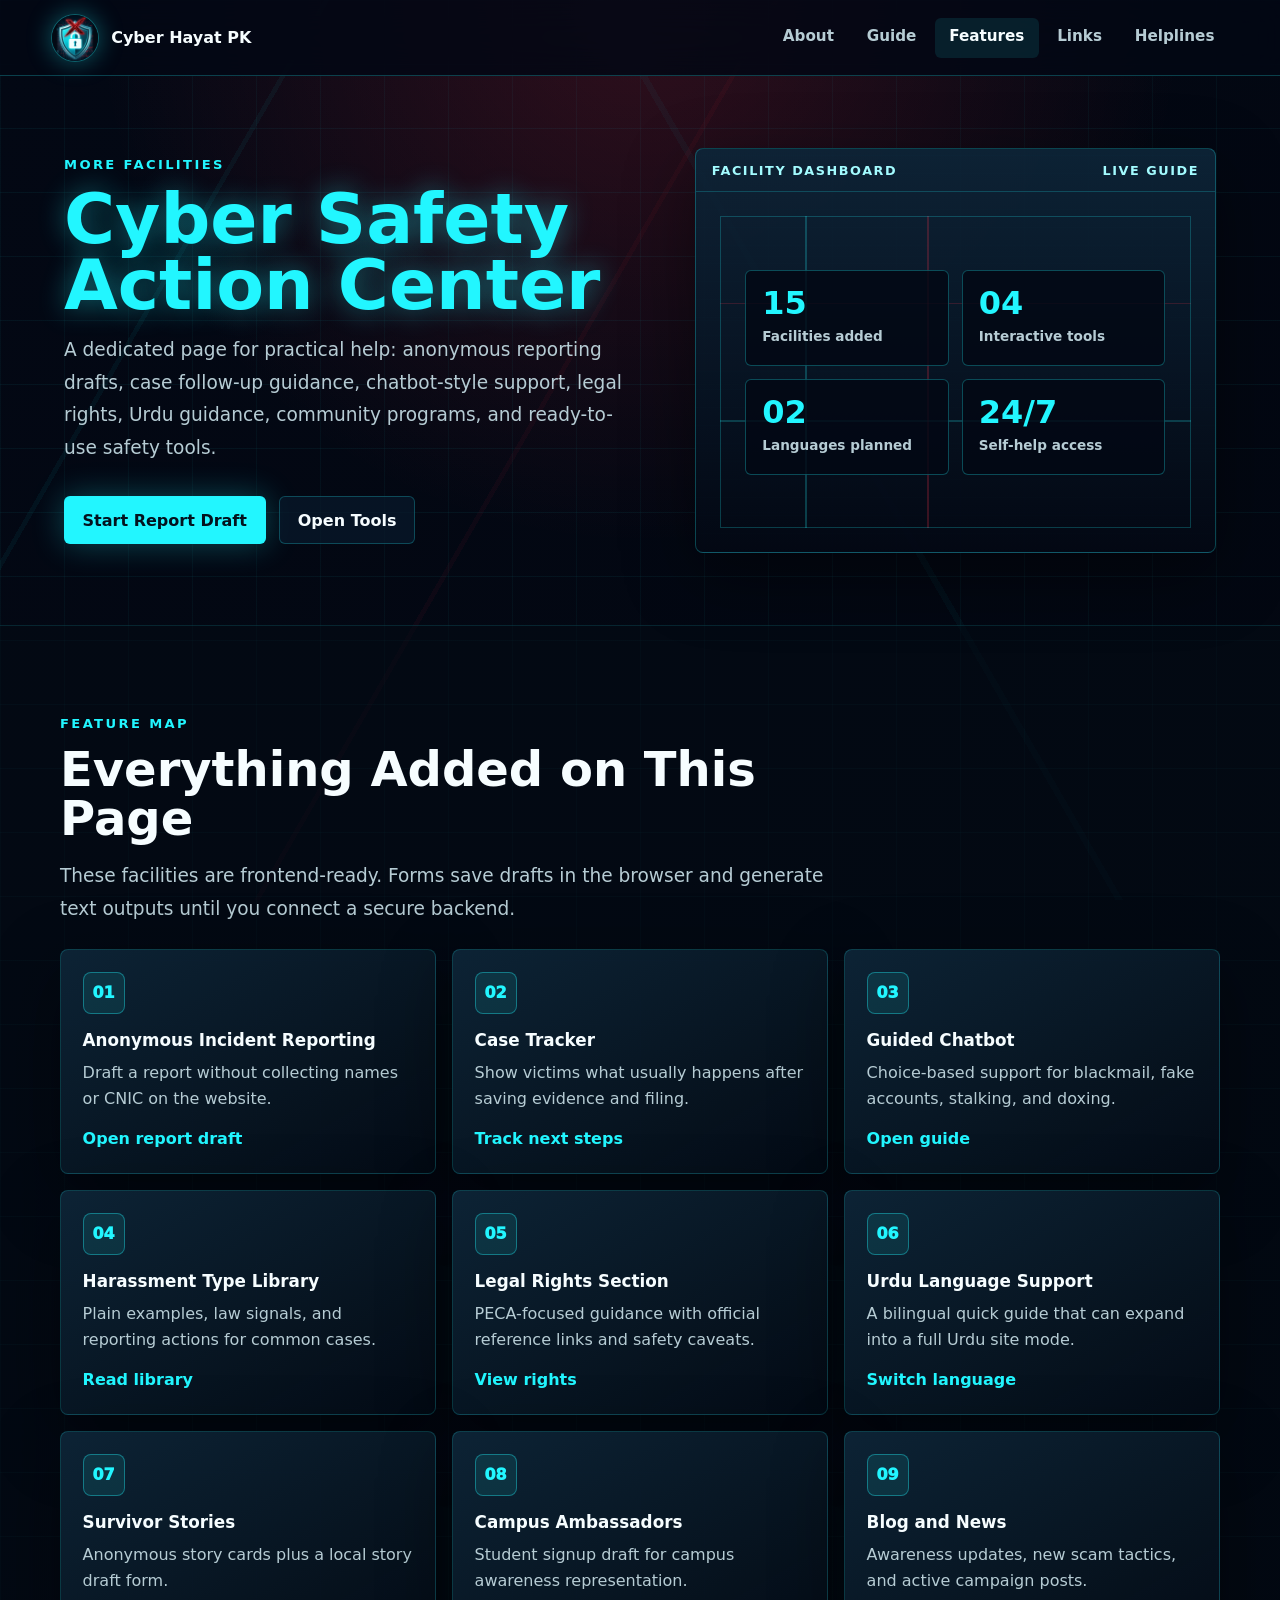
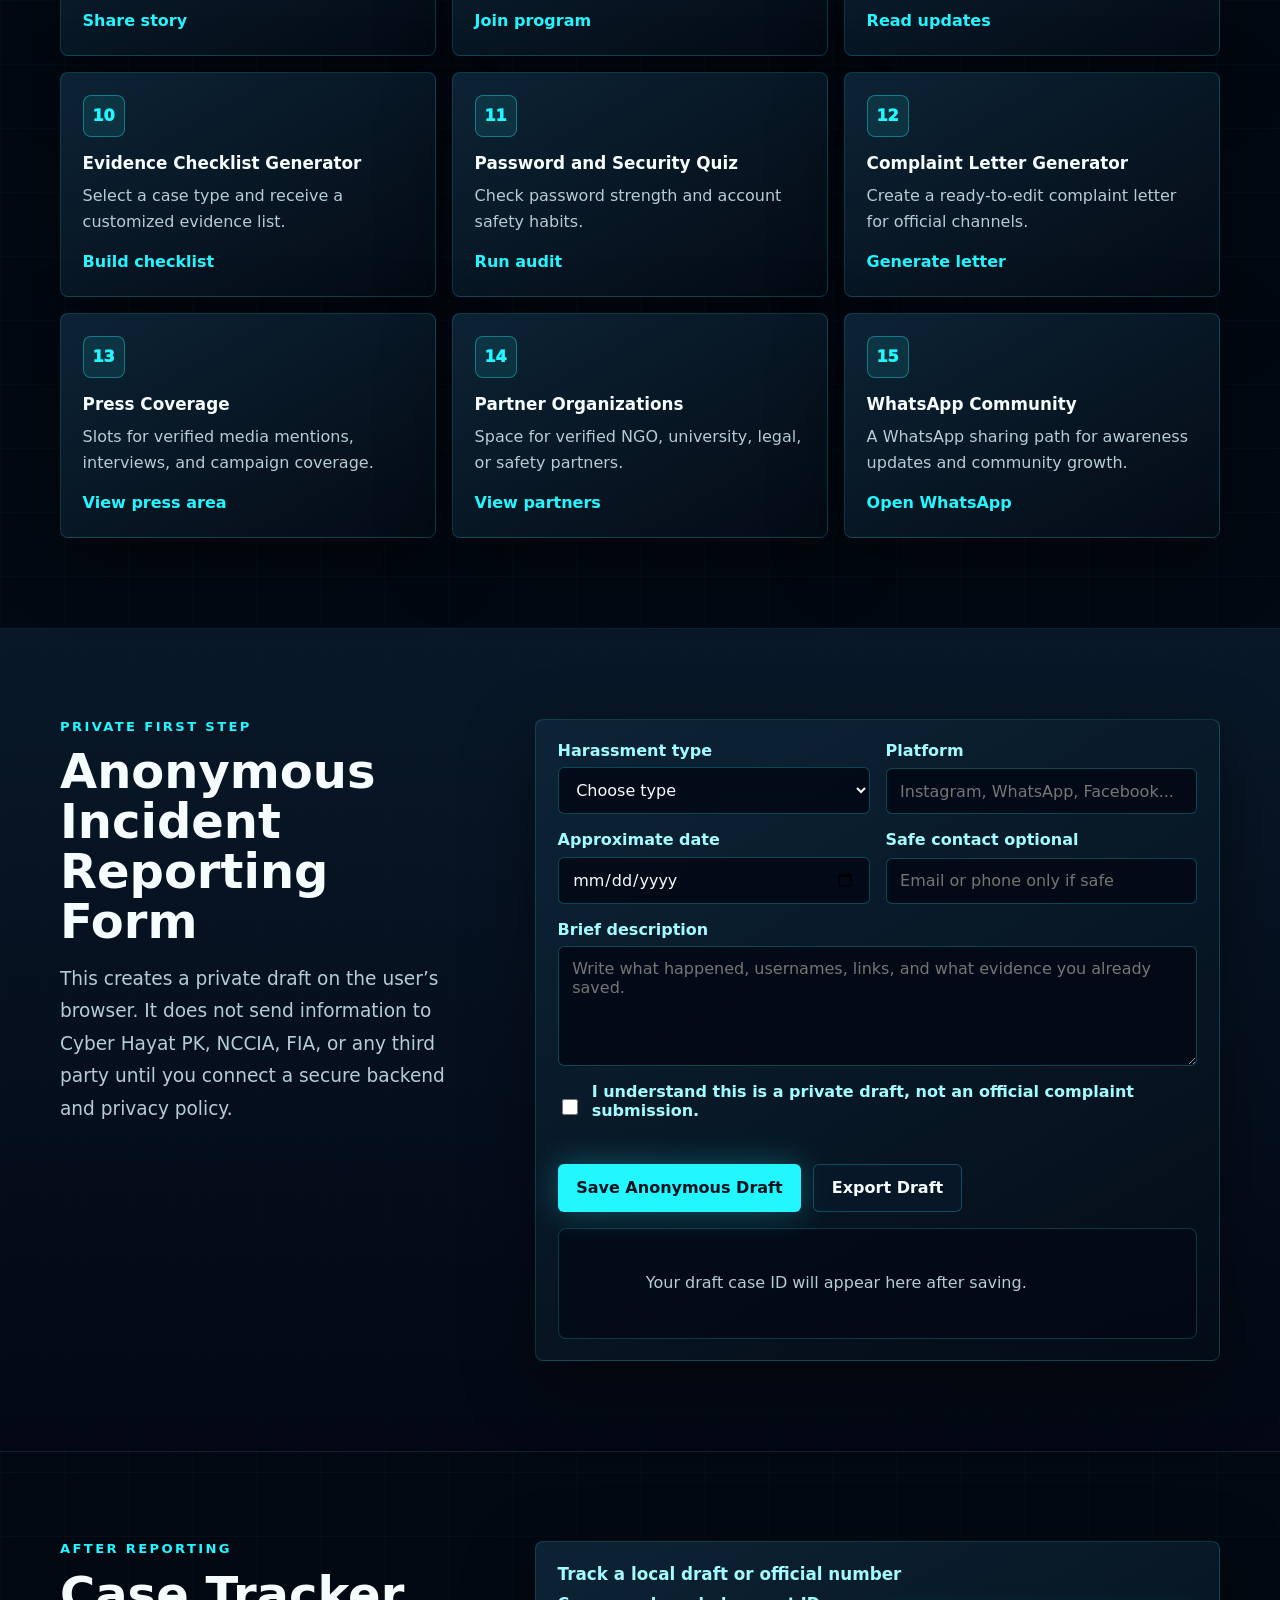
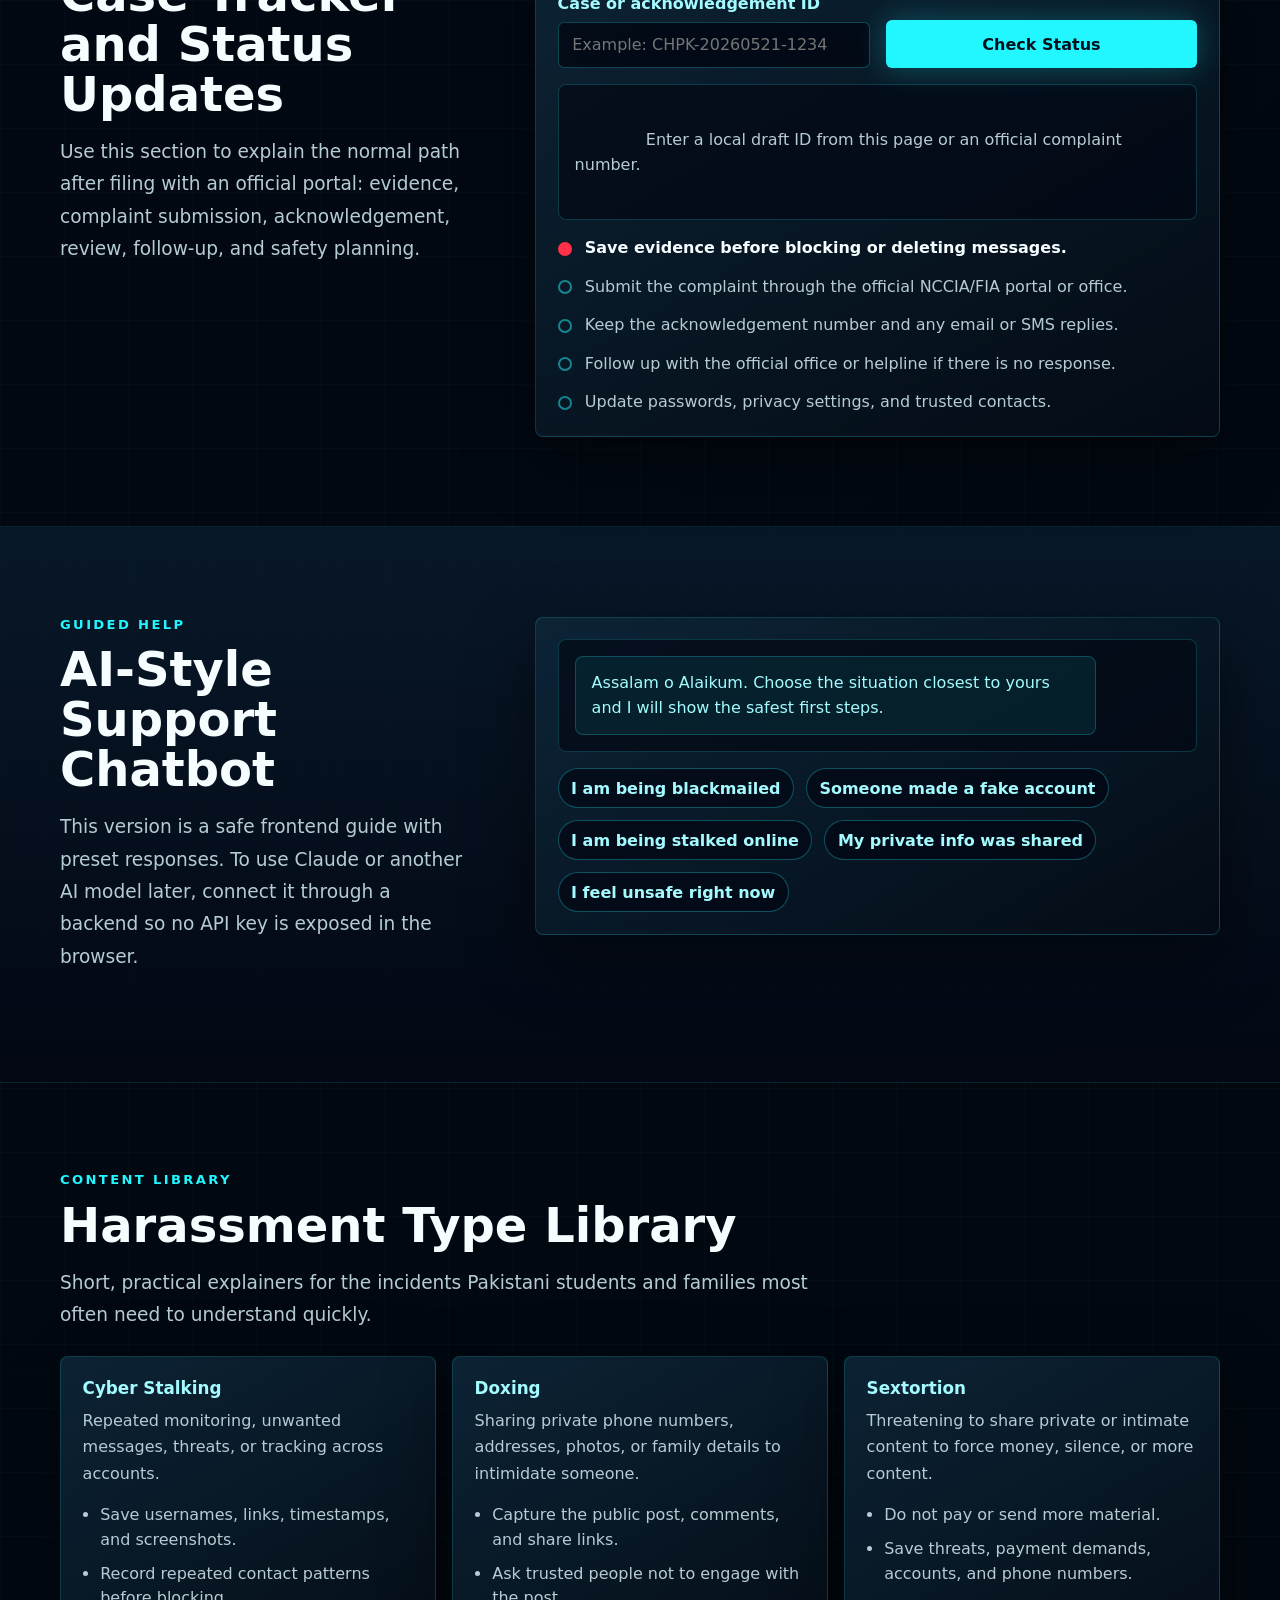
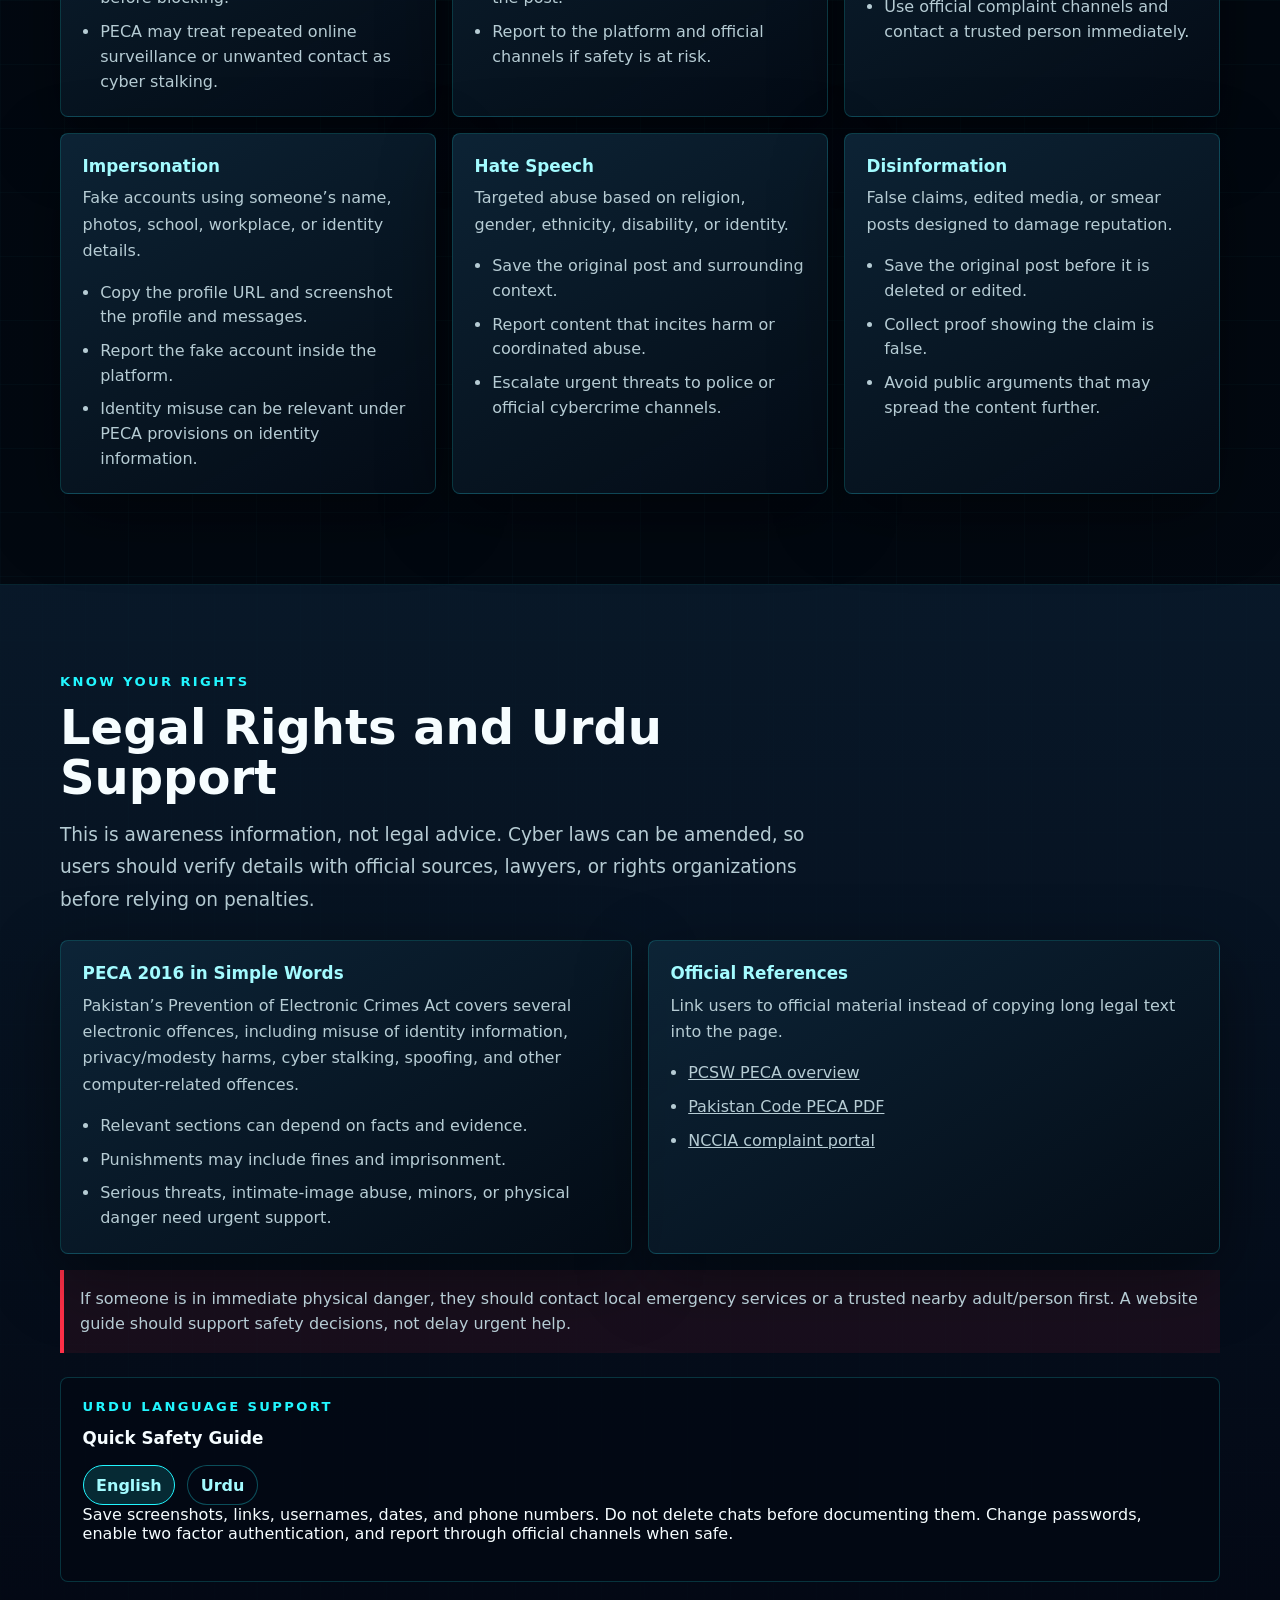
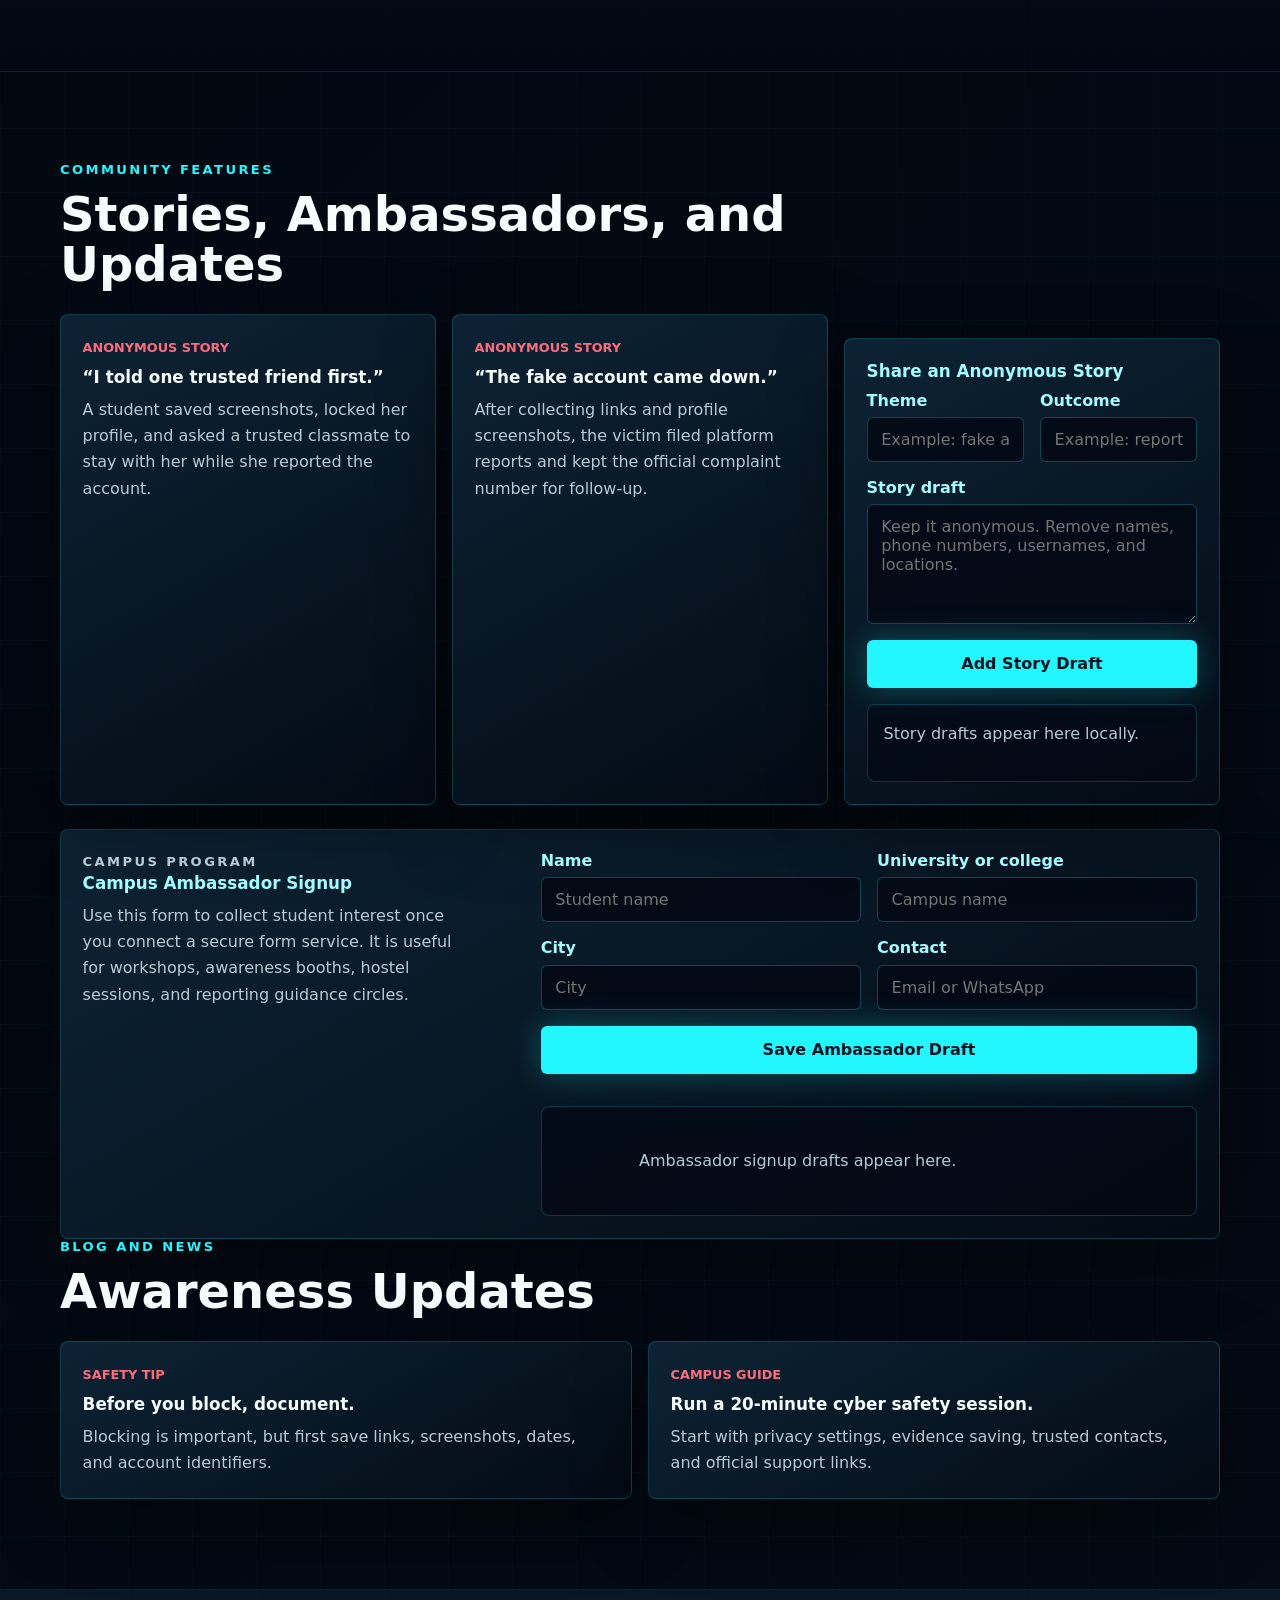
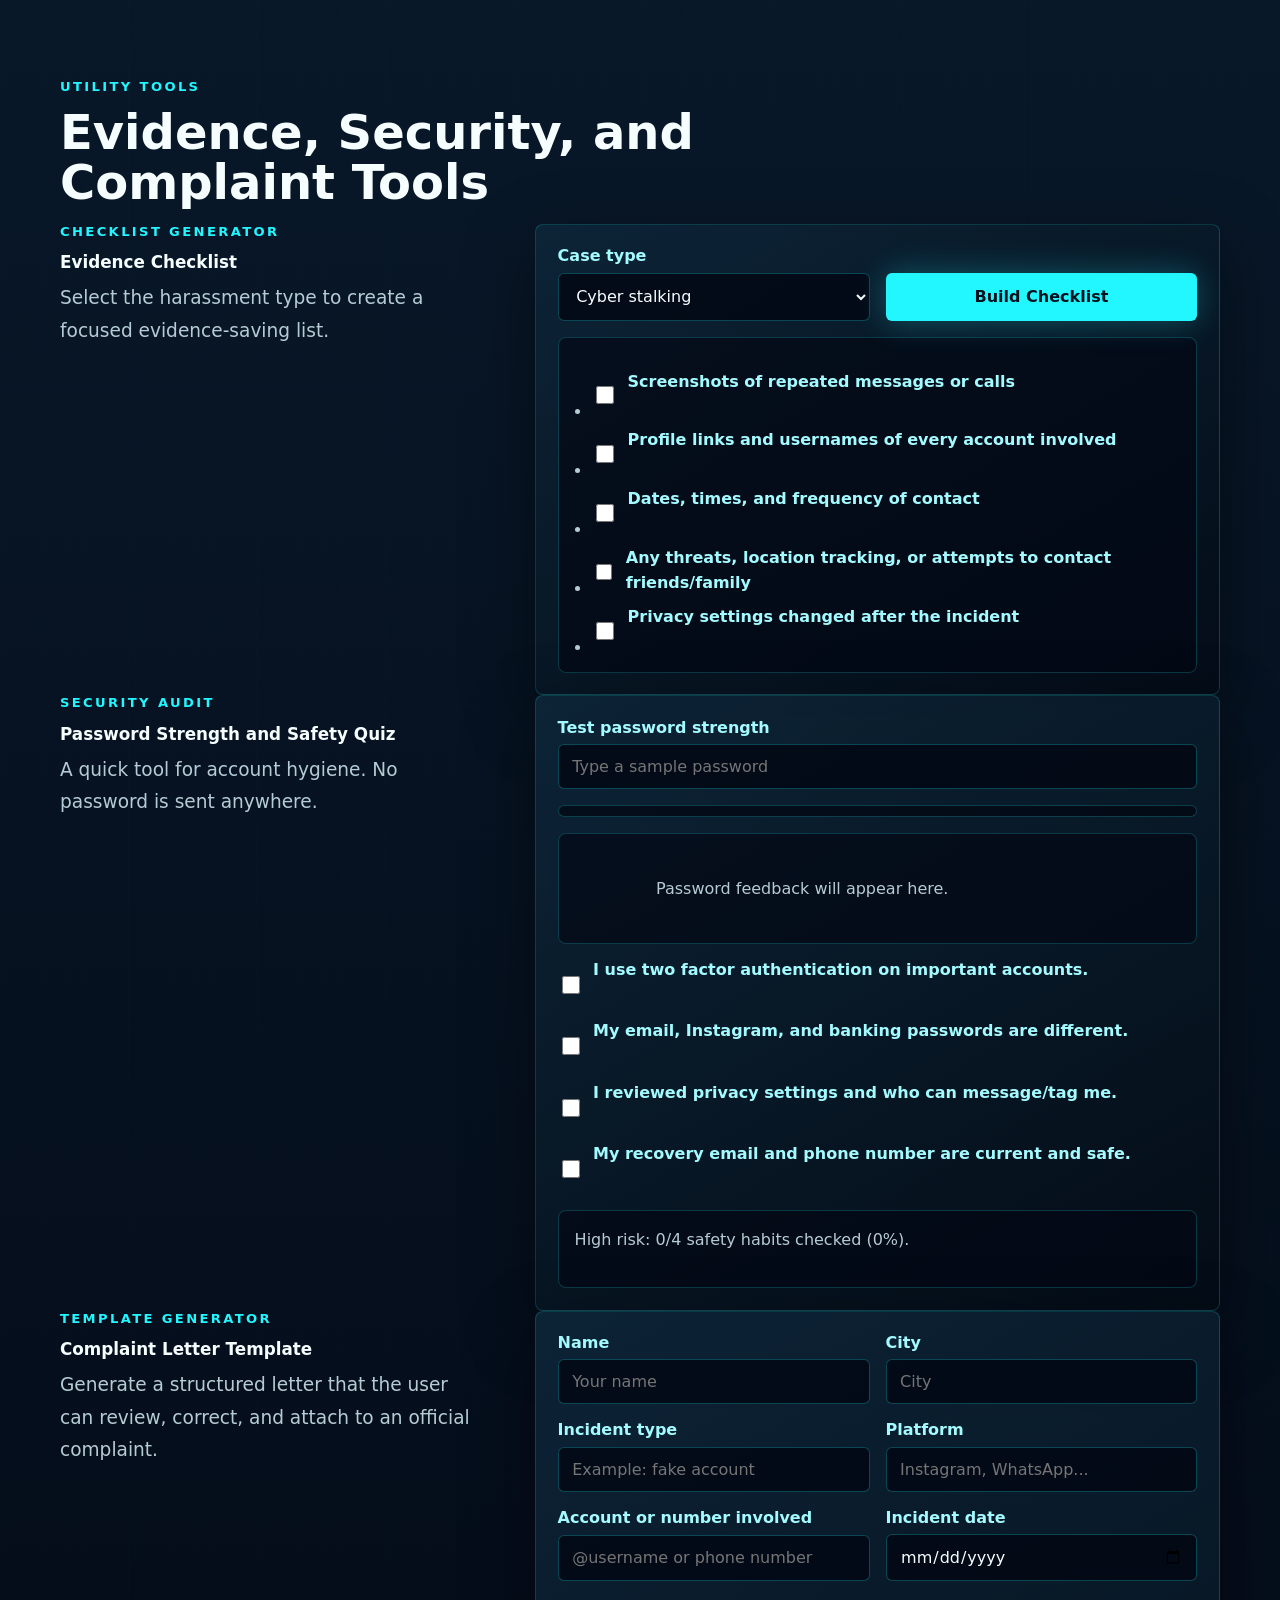
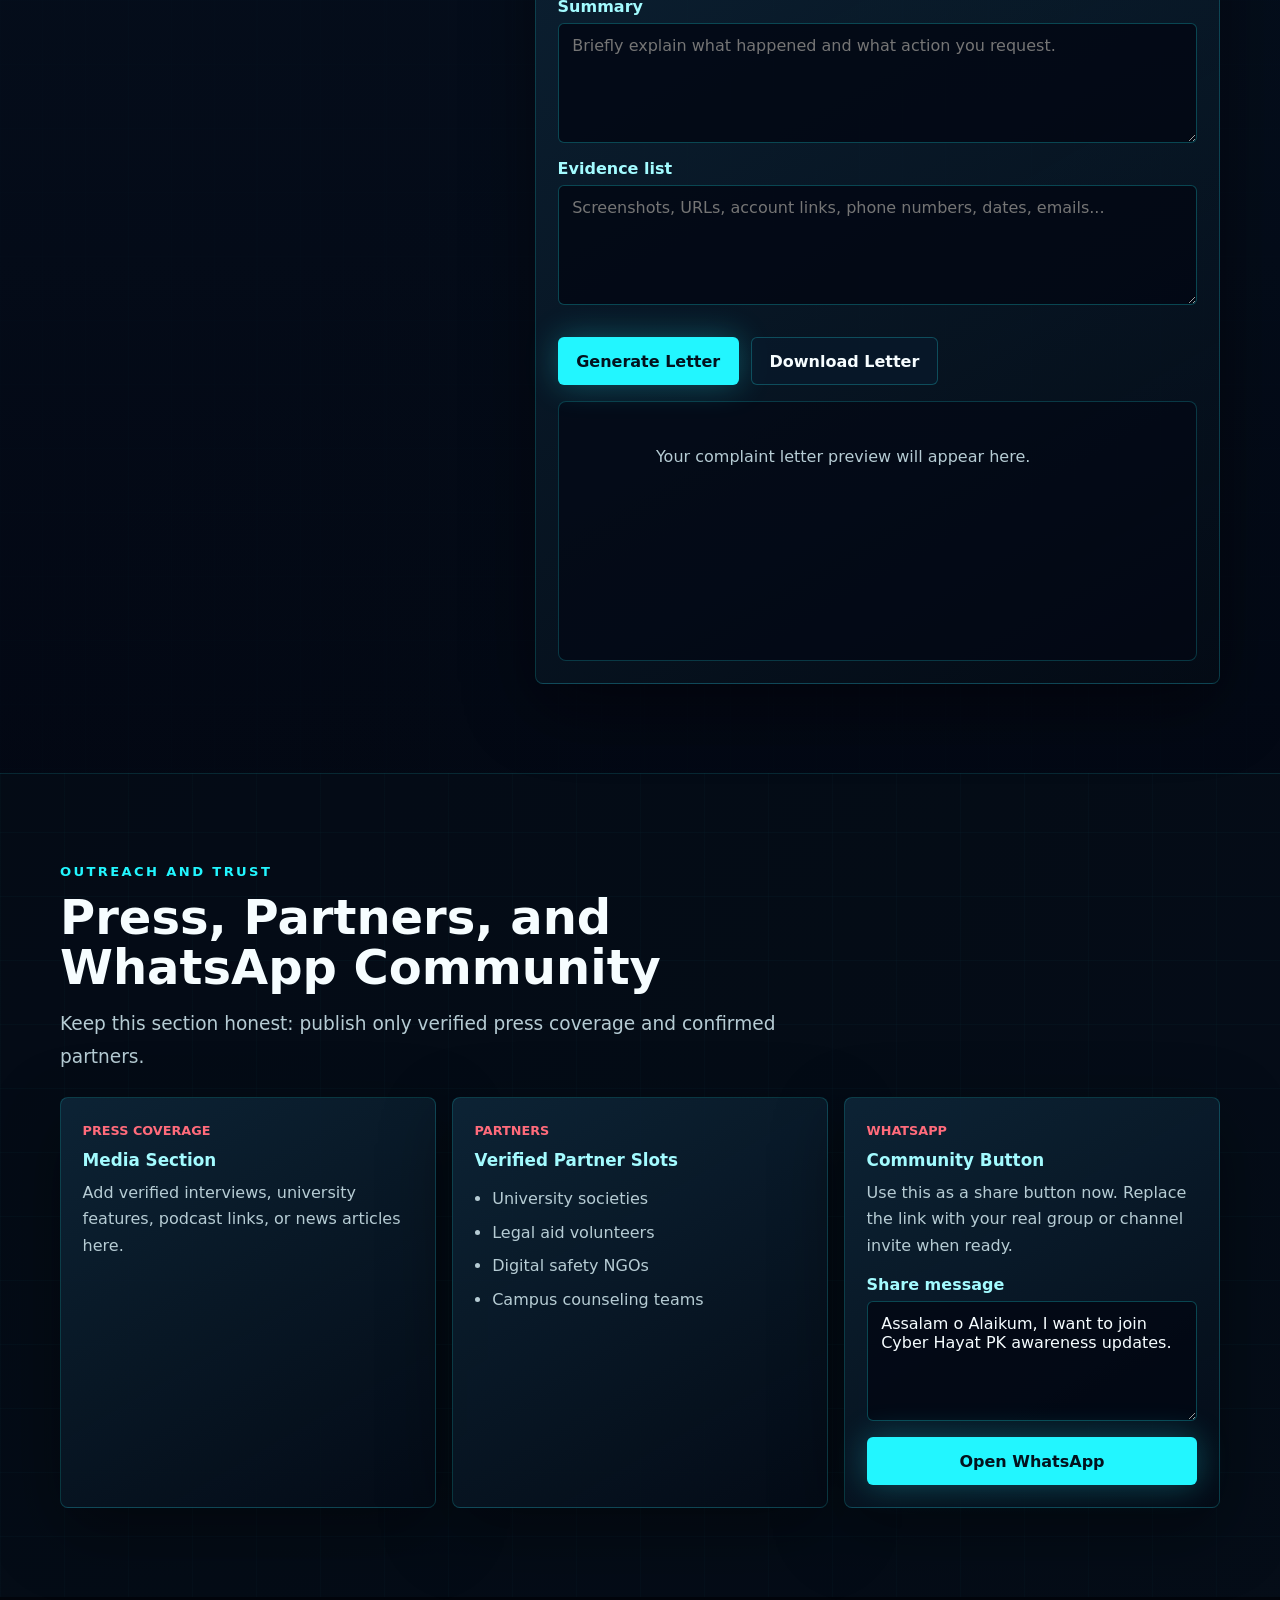
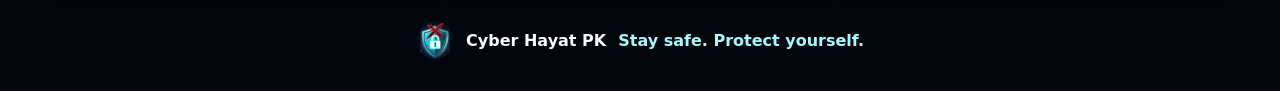
==== features.html @ f69406a2 "Add files via upload" ====
<!doctype html>
<html lang="en">
  <head>
    <meta charset="UTF-8" />
    <meta name="viewport" content="width=device-width, initial-scale=1.0" />
    <title>More Facilities | Cyber Hayat PK</title>
    <meta
      name="description"
      content="More Cyber Hayat PK facilities: anonymous incident reporting draft, case tracker, chatbot guidance, legal rights, Urdu support, evidence tools, complaint templates, and community programs."
    />
    <link rel="stylesheet" href="styles.css" />
  </head>
  <body class="features-page" data-language="en">
    <header class="site-header">
      <a class="brand" href="index.html#top" aria-label="Cyber Hayat PK home">
        <img
          src="cyber-hayat-shield-logo.png"
          alt="Cyber Hayat PK shield logo"
        />
        <span>Cyber Hayat PK</span>
      </a>
      <nav aria-label="Primary navigation">
        <a href="index.html#about">About</a>
        <a href="index.html#guide">Guide</a>
        <a href="features.html" aria-current="page">Features</a>
        <a href="index.html#support-links">Links</a>
        <a href="index.html#helplines">Helplines</a>
      </nav>
    </header>

    <main id="top">
      <section class="features-hero" aria-labelledby="features-title">
        <div class="features-copy">
          <p class="eyebrow">More Facilities</p>
          <h1 id="features-title">Cyber Safety Action Center</h1>
          <p class="feature-intro">
            A dedicated page for practical help: anonymous reporting drafts,
            case follow-up guidance, chatbot-style support, legal rights,
            Urdu guidance, community programs, and ready-to-use safety tools.
          </p>
          <div class="feature-hero-actions" aria-label="Feature page shortcuts">
            <a class="button primary" href="#incident-report">Start Report Draft</a>
            <a class="button ghost" href="#tools">Open Tools</a>
          </div>
        </div>

        <div class="features-console" aria-label="Cyber Hayat PK feature dashboard visual">
          <div class="console-topbar">
            <span>Facility Dashboard</span>
            <span>Live Guide</span>
          </div>
          <div class="console-screen">
            <div class="circuit-visual" aria-hidden="true"></div>
            <div class="console-stat-grid">
              <div class="console-stat">
                <strong>15</strong>
                <span>Facilities added</span>
              </div>
              <div class="console-stat">
                <strong>04</strong>
                <span>Interactive tools</span>
              </div>
              <div class="console-stat">
                <strong>02</strong>
                <span>Languages planned</span>
              </div>
              <div class="console-stat">
                <strong>24/7</strong>
                <span>Self-help access</span>
              </div>
            </div>
          </div>
        </div>
      </section>

      <section class="band" id="facility-index" aria-labelledby="facility-index-title">
        <div class="container">
          <div class="section-heading">
            <p class="section-kicker">Feature Map</p>
            <h2 id="facility-index-title">Everything Added on This Page</h2>
            <p class="feature-note">
              These facilities are frontend-ready. Forms save drafts in the browser
              and generate text outputs until you connect a secure backend.
            </p>
          </div>

          <div class="facility-grid">
            <article class="facility-card">
              <span class="feature-icon">01</span>
              <h3>Anonymous Incident Reporting</h3>
              <p>Draft a report without collecting names or CNIC on the website.</p>
              <a href="#incident-report">Open report draft</a>
            </article>
            <article class="facility-card">
              <span class="feature-icon">02</span>
              <h3>Case Tracker</h3>
              <p>Show victims what usually happens after saving evidence and filing.</p>
              <a href="#case-tracker">Track next steps</a>
            </article>
            <article class="facility-card">
              <span class="feature-icon">03</span>
              <h3>Guided Chatbot</h3>
              <p>Choice-based support for blackmail, fake accounts, stalking, and doxing.</p>
              <a href="#chatbot">Open guide</a>
            </article>
            <article class="facility-card">
              <span class="feature-icon">04</span>
              <h3>Harassment Type Library</h3>
              <p>Plain examples, law signals, and reporting actions for common cases.</p>
              <a href="#library">Read library</a>
            </article>
            <article class="facility-card">
              <span class="feature-icon">05</span>
              <h3>Legal Rights Section</h3>
              <p>PECA-focused guidance with official reference links and safety caveats.</p>
              <a href="#legal-rights">View rights</a>
            </article>
            <article class="facility-card">
              <span class="feature-icon">06</span>
              <h3>Urdu Language Support</h3>
              <p>A bilingual quick guide that can expand into a full Urdu site mode.</p>
              <a href="#urdu-support">Switch language</a>
            </article>
            <article class="facility-card">
              <span class="feature-icon">07</span>
              <h3>Survivor Stories</h3>
              <p>Anonymous story cards plus a local story draft form.</p>
              <a href="#community">Share story</a>
            </article>
            <article class="facility-card">
              <span class="feature-icon">08</span>
              <h3>Campus Ambassadors</h3>
              <p>Student signup draft for campus awareness representation.</p>
              <a href="#ambassadors">Join program</a>
            </article>
            <article class="facility-card">
              <span class="feature-icon">09</span>
              <h3>Blog and News</h3>
              <p>Awareness updates, new scam tactics, and active campaign posts.</p>
              <a href="#news">Read updates</a>
            </article>
            <article class="facility-card">
              <span class="feature-icon">10</span>
              <h3>Evidence Checklist Generator</h3>
              <p>Select a case type and receive a customized evidence list.</p>
              <a href="#evidence-tool">Build checklist</a>
            </article>
            <article class="facility-card">
              <span class="feature-icon">11</span>
              <h3>Password and Security Quiz</h3>
              <p>Check password strength and account safety habits.</p>
              <a href="#security-tools">Run audit</a>
            </article>
            <article class="facility-card">
              <span class="feature-icon">12</span>
              <h3>Complaint Letter Generator</h3>
              <p>Create a ready-to-edit complaint letter for official channels.</p>
              <a href="#letter-tool">Generate letter</a>
            </article>
            <article class="facility-card">
              <span class="feature-icon">13</span>
              <h3>Press Coverage</h3>
              <p>Slots for verified media mentions, interviews, and campaign coverage.</p>
              <a href="#trust">View press area</a>
            </article>
            <article class="facility-card">
              <span class="feature-icon">14</span>
              <h3>Partner Organizations</h3>
              <p>Space for verified NGO, university, legal, or safety partners.</p>
              <a href="#partners">View partners</a>
            </article>
            <article class="facility-card">
              <span class="feature-icon">15</span>
              <h3>WhatsApp Community</h3>
              <p>A WhatsApp sharing path for awareness updates and community growth.</p>
              <a href="#whatsapp">Open WhatsApp</a>
            </article>
          </div>
        </div>
      </section>

      <section class="band dark-band" id="incident-report" aria-labelledby="report-title">
        <div class="container feature-two-column">
          <div>
            <p class="section-kicker">Private First Step</p>
            <h2 id="report-title">Anonymous Incident Reporting Form</h2>
            <p class="feature-note">
              This creates a private draft on the user’s browser. It does not send
              information to Cyber Hayat PK, NCCIA, FIA, or any third party until
              you connect a secure backend and privacy policy.
            </p>
          </div>

          <div class="tool-panel">
            <form id="incidentForm" class="form-grid">
              <div class="form-field">
                <label for="incidentType">Harassment type</label>
                <select id="incidentType" required>
                  <option value="">Choose type</option>
                  <option value="Blackmail or sextortion">Blackmail or sextortion</option>
                  <option value="Fake account or impersonation">Fake account or impersonation</option>
                  <option value="Cyber stalking">Cyber stalking</option>
                  <option value="Doxing or privacy leak">Doxing or privacy leak</option>
                  <option value="Online bullying or threats">Online bullying or threats</option>
                  <option value="Hate speech or disinformation">Hate speech or disinformation</option>
                </select>
              </div>
              <div class="form-field">
                <label for="incidentPlatform">Platform</label>
                <input id="incidentPlatform" type="text" placeholder="Instagram, WhatsApp, Facebook..." />
              </div>
              <div class="form-field">
                <label for="incidentDate">Approximate date</label>
                <input id="incidentDate" type="date" />
              </div>
              <div class="form-field">
                <label for="incidentContact">Safe contact optional</label>
                <input id="incidentContact" type="text" placeholder="Email or phone only if safe" />
              </div>
              <div class="form-field full">
                <label for="incidentDescription">Brief description</label>
                <textarea id="incidentDescription" required placeholder="Write what happened, usernames, links, and what evidence you already saved."></textarea>
              </div>
              <label class="checkbox-row form-field full">
                <input id="incidentConfirm" type="checkbox" required />
                <span>I understand this is a private draft, not an official complaint submission.</span>
              </label>
              <div class="form-actions form-field full">
                <button class="button primary" type="submit">Save Anonymous Draft</button>
                <button class="button ghost" type="button" id="exportIncident">Export Draft</button>
              </div>
            </form>
            <div id="incidentResult" class="output-box" aria-live="polite">
              Your draft case ID will appear here after saving.
            </div>
          </div>
        </div>
      </section>

      <section class="band" id="case-tracker" aria-labelledby="tracker-title">
        <div class="container tool-layout">
          <div>
            <p class="section-kicker">After Reporting</p>
            <h2 id="tracker-title">Case Tracker and Status Updates</h2>
            <p class="feature-note">
              Use this section to explain the normal path after filing with an
              official portal: evidence, complaint submission, acknowledgement,
              review, follow-up, and safety planning.
            </p>
          </div>

          <div class="tool-panel">
            <h3>Track a local draft or official number</h3>
            <div class="form-grid">
              <div class="form-field">
                <label for="trackerInput">Case or acknowledgement ID</label>
                <input id="trackerInput" type="text" placeholder="Example: CHPK-20260521-1234" />
              </div>
              <div class="form-field">
                <label>&nbsp;</label>
                <button class="button primary" id="trackButton" type="button">Check Status</button>
              </div>
            </div>
            <div id="trackerOutput" class="output-box" aria-live="polite">
              Enter a local draft ID from this page or an official complaint number.
            </div>
            <ol id="trackerTimeline" class="timeline">
              <li class="is-active">Save evidence before blocking or deleting messages.</li>
              <li>Submit the complaint through the official NCCIA/FIA portal or office.</li>
              <li>Keep the acknowledgement number and any email or SMS replies.</li>
              <li>Follow up with the official office or helpline if there is no response.</li>
              <li>Update passwords, privacy settings, and trusted contacts.</li>
            </ol>
          </div>
        </div>
      </section>

      <section class="band dark-band" id="chatbot" aria-labelledby="chatbot-title">
        <div class="container tool-layout">
          <div>
            <p class="section-kicker">Guided Help</p>
            <h2 id="chatbot-title">AI-Style Support Chatbot</h2>
            <p class="feature-note">
              This version is a safe frontend guide with preset responses. To use
              Claude or another AI model later, connect it through a backend so no
              API key is exposed in the browser.
            </p>
          </div>

          <div class="tool-panel">
            <div id="chatWindow" class="chat-window" aria-live="polite"></div>
            <div class="chat-options" aria-label="Chatbot quick choices">
              <button class="chip-button" type="button" data-chat-topic="blackmail">I am being blackmailed</button>
              <button class="chip-button" type="button" data-chat-topic="fake">Someone made a fake account</button>
              <button class="chip-button" type="button" data-chat-topic="stalking">I am being stalked online</button>
              <button class="chip-button" type="button" data-chat-topic="doxing">My private info was shared</button>
              <button class="chip-button" type="button" data-chat-topic="urgent">I feel unsafe right now</button>
            </div>
          </div>
        </div>
      </section>

      <section class="band" id="library" aria-labelledby="library-title">
        <div class="container">
          <div class="section-heading">
            <p class="section-kicker">Content Library</p>
            <h2 id="library-title">Harassment Type Library</h2>
            <p class="feature-note">
              Short, practical explainers for the incidents Pakistani students
              and families most often need to understand quickly.
            </p>
          </div>

          <div class="library-grid">
            <article class="harassment-card">
              <h3>Cyber Stalking</h3>
              <p>Repeated monitoring, unwanted messages, threats, or tracking across accounts.</p>
              <ul>
                <li>Save usernames, links, timestamps, and screenshots.</li>
                <li>Record repeated contact patterns before blocking.</li>
                <li>PECA may treat repeated online surveillance or unwanted contact as cyber stalking.</li>
              </ul>
            </article>
            <article class="harassment-card">
              <h3>Doxing</h3>
              <p>Sharing private phone numbers, addresses, photos, or family details to intimidate someone.</p>
              <ul>
                <li>Capture the public post, comments, and share links.</li>
                <li>Ask trusted people not to engage with the post.</li>
                <li>Report to the platform and official channels if safety is at risk.</li>
              </ul>
            </article>
            <article class="harassment-card">
              <h3>Sextortion</h3>
              <p>Threatening to share private or intimate content to force money, silence, or more content.</p>
              <ul>
                <li>Do not pay or send more material.</li>
                <li>Save threats, payment demands, accounts, and phone numbers.</li>
                <li>Use official complaint channels and contact a trusted person immediately.</li>
              </ul>
            </article>
            <article class="harassment-card">
              <h3>Impersonation</h3>
              <p>Fake accounts using someone’s name, photos, school, workplace, or identity details.</p>
              <ul>
                <li>Copy the profile URL and screenshot the profile and messages.</li>
                <li>Report the fake account inside the platform.</li>
                <li>Identity misuse can be relevant under PECA provisions on identity information.</li>
              </ul>
            </article>
            <article class="harassment-card">
              <h3>Hate Speech</h3>
              <p>Targeted abuse based on religion, gender, ethnicity, disability, or identity.</p>
              <ul>
                <li>Save the original post and surrounding context.</li>
                <li>Report content that incites harm or coordinated abuse.</li>
                <li>Escalate urgent threats to police or official cybercrime channels.</li>
              </ul>
            </article>
            <article class="harassment-card">
              <h3>Disinformation</h3>
              <p>False claims, edited media, or smear posts designed to damage reputation.</p>
              <ul>
                <li>Save the original post before it is deleted or edited.</li>
                <li>Collect proof showing the claim is false.</li>
                <li>Avoid public arguments that may spread the content further.</li>
              </ul>
            </article>
          </div>
        </div>
      </section>

      <section class="band dark-band" id="legal-rights" aria-labelledby="rights-title">
        <div class="container">
          <div class="section-heading">
            <p class="section-kicker">Know Your Rights</p>
            <h2 id="rights-title">Legal Rights and Urdu Support</h2>
            <p class="feature-note">
              This is awareness information, not legal advice. Cyber laws can be
              amended, so users should verify details with official sources,
              lawyers, or rights organizations before relying on penalties.
            </p>
          </div>

          <div class="rights-grid">
            <article class="rights-card">
              <h3>PECA 2016 in Simple Words</h3>
              <p>
                Pakistan’s Prevention of Electronic Crimes Act covers several
                electronic offences, including misuse of identity information,
                privacy/modesty harms, cyber stalking, spoofing, and other
                computer-related offences.
              </p>
              <ul>
                <li>Relevant sections can depend on facts and evidence.</li>
                <li>Punishments may include fines and imprisonment.</li>
                <li>Serious threats, intimate-image abuse, minors, or physical danger need urgent support.</li>
              </ul>
            </article>
            <article class="rights-card">
              <h3>Official References</h3>
              <p>
                Link users to official material instead of copying long legal
                text into the page.
              </p>
              <ul>
                <li><a href="https://pcsw.punjab.gov.pk/prevention-of-electronic-crimes-act-2016" target="_blank" rel="noopener noreferrer">PCSW PECA overview</a></li>
                <li><a href="https://www.pakistancode.gov.pk/pdffiles/administrator6a061efe0ed5bd153fa8b79b8eb4cba7.pdf" target="_blank" rel="noopener noreferrer">Pakistan Code PECA PDF</a></li>
                <li><a href="https://complaint.nccia.gov.pk/" target="_blank" rel="noopener noreferrer">NCCIA complaint portal</a></li>
              </ul>
            </article>
          </div>

          <div class="legal-disclaimer">
            If someone is in immediate physical danger, they should contact local
            emergency services or a trusted nearby adult/person first. A website
            guide should support safety decisions, not delay urgent help.
          </div>

          <div class="language-panel" id="urdu-support">
            <p class="section-kicker">Urdu Language Support</p>
            <h3>Quick Safety Guide</h3>
            <div class="language-actions">
              <button class="lang-button is-active" type="button" data-language="en">English</button>
              <button class="lang-button" type="button" data-language="ur">Urdu</button>
            </div>
            <div class="lang-en">
              <p>
                Save screenshots, links, usernames, dates, and phone numbers.
                Do not delete chats before documenting them. Change passwords,
                enable two factor authentication, and report through official
                channels when safe.
              </p>
            </div>
            <div class="lang-ur" lang="ur">
              <p>
                فوراً اسکرین شاٹس، لنکس، یوزر نیم، تاریخیں اور فون نمبرز محفوظ کریں۔
                ثبوت محفوظ کرنے سے پہلے چیٹس ڈیلیٹ نہ کریں۔ پاس ورڈ تبدیل کریں،
                دو مرحلوں والی سکیورٹی آن کریں، اور جب محفوظ ہو تو سرکاری چینلز
                کے ذریعے رپورٹ کریں۔
              </p>
            </div>
          </div>
        </div>
      </section>

      <section class="band" id="community" aria-labelledby="community-title">
        <div class="container">
          <div class="section-heading">
            <p class="section-kicker">Community Features</p>
            <h2 id="community-title">Stories, Ambassadors, and Updates</h2>
          </div>

          <div class="community-grid">
            <article class="story-card">
              <span class="story-meta">Anonymous Story</span>
              <h3>“I told one trusted friend first.”</h3>
              <p>
                A student saved screenshots, locked her profile, and asked a
                trusted classmate to stay with her while she reported the account.
              </p>
            </article>
            <article class="story-card">
              <span class="story-meta">Anonymous Story</span>
              <h3>“The fake account came down.”</h3>
              <p>
                After collecting links and profile screenshots, the victim filed
                platform reports and kept the official complaint number for follow-up.
              </p>
            </article>
            <article class="tool-panel">
              <h3>Share an Anonymous Story</h3>
              <form id="storyForm" class="form-grid">
                <div class="form-field">
                  <label for="storyTheme">Theme</label>
                  <input id="storyTheme" type="text" placeholder="Example: fake account" />
                </div>
                <div class="form-field">
                  <label for="storyOutcome">Outcome</label>
                  <input id="storyOutcome" type="text" placeholder="Example: reported safely" />
                </div>
                <div class="form-field full">
                  <label for="storyText">Story draft</label>
                  <textarea id="storyText" placeholder="Keep it anonymous. Remove names, phone numbers, usernames, and locations."></textarea>
                </div>
                <div class="form-field full">
                  <button class="button primary" type="submit">Add Story Draft</button>
                </div>
              </form>
              <div id="storyResult" class="output-box" aria-live="polite">Story drafts appear here locally.</div>
            </article>
          </div>

          <div class="feature-two-column tool-panel" id="ambassadors">
            <div>
              <p class="section-kicker">Campus Program</p>
              <h3>Campus Ambassador Signup</h3>
              <p>
                Use this form to collect student interest once you connect a
                secure form service. It is useful for workshops, awareness booths,
                hostel sessions, and reporting guidance circles.
              </p>
            </div>
            <form id="ambassadorForm" class="form-grid">
              <div class="form-field">
                <label for="ambassadorName">Name</label>
                <input id="ambassadorName" type="text" placeholder="Student name" />
              </div>
              <div class="form-field">
                <label for="ambassadorCampus">University or college</label>
                <input id="ambassadorCampus" type="text" placeholder="Campus name" />
              </div>
              <div class="form-field">
                <label for="ambassadorCity">City</label>
                <input id="ambassadorCity" type="text" placeholder="City" />
              </div>
              <div class="form-field">
                <label for="ambassadorContact">Contact</label>
                <input id="ambassadorContact" type="text" placeholder="Email or WhatsApp" />
              </div>
              <div class="form-field full">
                <button class="button primary" type="submit">Save Ambassador Draft</button>
              </div>
              <div id="ambassadorResult" class="output-box form-field full" aria-live="polite">
                Ambassador signup drafts appear here.
              </div>
            </form>
          </div>

          <div id="news">
            <div class="section-heading">
              <p class="section-kicker">Blog and News</p>
              <h2>Awareness Updates</h2>
            </div>
            <div class="post-grid">
              <article class="post-card">
                <span class="post-meta">Safety Tip</span>
                <h3>Before you block, document.</h3>
                <p>Blocking is important, but first save links, screenshots, dates, and account identifiers.</p>
              </article>
              <article class="post-card">
                <span class="post-meta">Campus Guide</span>
                <h3>Run a 20-minute cyber safety session.</h3>
                <p>Start with privacy settings, evidence saving, trusted contacts, and official support links.</p>
              </article>
            </div>
          </div>
        </div>
      </section>

      <section class="band dark-band" id="tools" aria-labelledby="tools-title">
        <div class="container">
          <div class="section-heading">
            <p class="section-kicker">Utility Tools</p>
            <h2 id="tools-title">Evidence, Security, and Complaint Tools</h2>
          </div>

          <div class="tool-layout" id="evidence-tool">
            <div>
              <p class="section-kicker">Checklist Generator</p>
              <h3>Evidence Checklist</h3>
              <p class="feature-note">
                Select the harassment type to create a focused evidence-saving list.
              </p>
            </div>
            <div class="tool-panel">
              <div class="form-grid">
                <div class="form-field">
                  <label for="evidenceType">Case type</label>
                  <select id="evidenceType">
                    <option value="stalking">Cyber stalking</option>
                    <option value="sextortion">Blackmail or sextortion</option>
                    <option value="impersonation">Fake account or impersonation</option>
                    <option value="doxing">Doxing or privacy leak</option>
                    <option value="bullying">Online bullying or threats</option>
                  </select>
                </div>
                <div class="form-field">
                  <label>&nbsp;</label>
                  <button class="button primary" id="buildChecklist" type="button">Build Checklist</button>
                </div>
              </div>
              <div id="checklistOutput" class="output-box" aria-live="polite"></div>
            </div>
          </div>

          <div class="tool-layout" id="security-tools">
            <div>
              <p class="section-kicker">Security Audit</p>
              <h3>Password Strength and Safety Quiz</h3>
              <p class="feature-note">
                A quick tool for account hygiene. No password is sent anywhere.
              </p>
            </div>
            <div class="tool-panel">
              <div class="form-field">
                <label for="passwordInput">Test password strength</label>
                <input id="passwordInput" type="password" placeholder="Type a sample password" autocomplete="new-password" />
              </div>
              <div class="meter" aria-hidden="true">
                <div id="passwordMeter" class="meter-fill"></div>
              </div>
              <div id="passwordFeedback" class="output-box" aria-live="polite">
                Password feedback will appear here.
              </div>

              <form id="auditForm" class="audit-list">
                <label class="audit-item">
                  <input type="checkbox" value="2fa" />
                  <span>I use two factor authentication on important accounts.</span>
                </label>
                <label class="audit-item">
                  <input type="checkbox" value="unique" />
                  <span>My email, Instagram, and banking passwords are different.</span>
                </label>
                <label class="audit-item">
                  <input type="checkbox" value="privacy" />
                  <span>I reviewed privacy settings and who can message/tag me.</span>
                </label>
                <label class="audit-item">
                  <input type="checkbox" value="recovery" />
                  <span>My recovery email and phone number are current and safe.</span>
                </label>
              </form>
              <div id="auditResult" class="output-box" aria-live="polite">Security audit score will appear here.</div>
            </div>
          </div>

          <div class="tool-layout" id="letter-tool">
            <div>
              <p class="section-kicker">Template Generator</p>
              <h3>Complaint Letter Template</h3>
              <p class="feature-note">
                Generate a structured letter that the user can review, correct,
                and attach to an official complaint.
              </p>
            </div>
            <div class="tool-panel">
              <form id="letterForm" class="form-grid">
                <div class="form-field">
                  <label for="letterName">Name</label>
                  <input id="letterName" type="text" placeholder="Your name" />
                </div>
                <div class="form-field">
                  <label for="letterCity">City</label>
                  <input id="letterCity" type="text" placeholder="City" />
                </div>
                <div class="form-field">
                  <label for="letterType">Incident type</label>
                  <input id="letterType" type="text" placeholder="Example: fake account" />
                </div>
                <div class="form-field">
                  <label for="letterPlatform">Platform</label>
                  <input id="letterPlatform" type="text" placeholder="Instagram, WhatsApp..." />
                </div>
                <div class="form-field">
                  <label for="letterAccused">Account or number involved</label>
                  <input id="letterAccused" type="text" placeholder="@username or phone number" />
                </div>
                <div class="form-field">
                  <label for="letterDate">Incident date</label>
                  <input id="letterDate" type="date" />
                </div>
                <div class="form-field full">
                  <label for="letterSummary">Summary</label>
                  <textarea id="letterSummary" placeholder="Briefly explain what happened and what action you request."></textarea>
                </div>
                <div class="form-field full">
                  <label for="letterEvidence">Evidence list</label>
                  <textarea id="letterEvidence" placeholder="Screenshots, URLs, account links, phone numbers, dates, emails..."></textarea>
                </div>
                <div class="form-actions form-field full">
                  <button class="button primary" type="submit">Generate Letter</button>
                  <button class="button ghost" type="button" id="downloadLetter">Download Letter</button>
                </div>
              </form>
              <div id="letterPreview" class="output-box letter-preview" aria-live="polite">
                Your complaint letter preview will appear here.
              </div>
            </div>
          </div>
        </div>
      </section>

      <section class="band" id="trust" aria-labelledby="trust-title">
        <div class="container">
          <div class="section-heading">
            <p class="section-kicker">Outreach and Trust</p>
            <h2 id="trust-title">Press, Partners, and WhatsApp Community</h2>
            <p class="feature-note">
              Keep this section honest: publish only verified press coverage and
              confirmed partners.
            </p>
          </div>

          <div class="trust-grid">
            <article class="trust-card">
              <span class="trust-meta">Press Coverage</span>
              <h3>Media Section</h3>
              <p>Add verified interviews, university features, podcast links, or news articles here.</p>
            </article>
            <article class="trust-card" id="partners">
              <span class="trust-meta">Partners</span>
              <h3>Verified Partner Slots</h3>
              <ul class="partner-list">
                <li>University societies</li>
                <li>Legal aid volunteers</li>
                <li>Digital safety NGOs</li>
                <li>Campus counseling teams</li>
              </ul>
            </article>
            <article class="trust-card" id="whatsapp">
              <span class="trust-meta">WhatsApp</span>
              <h3>Community Button</h3>
              <p>Use this as a share button now. Replace the link with your real group or channel invite when ready.</p>
              <div class="whatsapp-panel">
                <div class="form-field">
                  <label for="whatsappMessage">Share message</label>
                  <textarea id="whatsappMessage">Assalam o Alaikum, I want to join Cyber Hayat PK awareness updates.</textarea>
                </div>
                <a
                  class="button primary"
                  id="whatsappLink"
                  href="https://wa.me/?text=Assalam%20o%20Alaikum%2C%20I%20want%20to%20join%20Cyber%20Hayat%20PK%20awareness%20updates."
                  target="_blank"
                  rel="noopener noreferrer"
                >
                  Open WhatsApp
                </a>
              </div>
            </article>
          </div>
        </div>
      </section>
    </main>

    <footer class="site-footer">
      <img
        src="cyber-hayat-shield-logo.png"
        alt="Cyber Hayat PK shield logo"
      />
      <p>Cyber Hayat PK</p>
      <span>Stay safe. Protect yourself.</span>
    </footer>

    <script src="script.js"></script>
  </body>
</html>
---- styles.css ----
:root {
  --bg: #030814;
  --bg-2: #061322;
  --panel: #091a2b;
  --panel-2: #0d2538;
  --cyan: #22f6ff;
  --cyan-soft: #a3fbff;
  --red: #ff3048;
  --red-soft: #ff6b7b;
  --green: #66f2a3;
  --amber: #ffd166;
  --text: #f6fdff;
  --muted: #b6ccd4;
  --line: rgba(34, 246, 255, 0.24);
  --shadow: 0 22px 70px rgba(0, 0, 0, 0.42);
  font-family:
    Inter, ui-sans-serif, system-ui, -apple-system, BlinkMacSystemFont, "Segoe UI",
    sans-serif;
}

* {
  box-sizing: border-box;
}

html {
  scroll-behavior: smooth;
}

body {
  margin: 0;
  min-height: 100vh;
  background:
    linear-gradient(rgba(34, 246, 255, 0.05) 1px, transparent 1px),
    linear-gradient(90deg, rgba(34, 246, 255, 0.04) 1px, transparent 1px),
    radial-gradient(circle at 50% 0%, rgba(255, 48, 72, 0.18), transparent 34rem),
    linear-gradient(135deg, var(--bg), #02050c 48%, #07101d);
  background-size: 64px 64px, 64px 64px, auto, auto;
  color: var(--text);
}

body::before {
  position: fixed;
  inset: 0;
  z-index: -1;
  content: "";
  background:
    linear-gradient(120deg, transparent 0 18%, rgba(34, 246, 255, 0.1) 18% 18.3%, transparent 18.3% 43%, rgba(255, 48, 72, 0.1) 43% 43.3%, transparent 43.3%),
    linear-gradient(60deg, transparent 0 62%, rgba(34, 246, 255, 0.08) 62% 62.4%, transparent 62.4%);
  opacity: 0.48;
  pointer-events: none;
}

a {
  color: inherit;
}

button,
input,
select,
textarea {
  font: inherit;
}

button {
  cursor: pointer;
}

img {
  display: block;
  max-width: 100%;
}

img.missing-media {
  visibility: hidden;
}

.site-header {
  position: sticky;
  top: 0;
  z-index: 20;
  display: flex;
  align-items: center;
  justify-content: space-between;
  gap: 1.5rem;
  padding: 0.85rem clamp(1rem, 4vw, 4rem);
  border-bottom: 1px solid var(--line);
  background: rgba(3, 8, 20, 0.86);
  backdrop-filter: blur(18px);
}

.brand {
  display: inline-flex;
  align-items: center;
  gap: 0.75rem;
  min-width: max-content;
  text-decoration: none;
  font-weight: 800;
  letter-spacing: 0;
}

.brand img {
  width: 48px;
  height: 48px;
  border: 1px solid rgba(34, 246, 255, 0.34);
  border-radius: 50%;
  background: #03121e;
  object-fit: cover;
  box-shadow: 0 0 24px rgba(34, 246, 255, 0.34);
}

nav {
  display: flex;
  align-items: center;
  justify-content: flex-end;
  gap: 0.25rem;
  flex-wrap: wrap;
}

nav a {
  min-height: 40px;
  padding: 0.6rem 0.9rem;
  border-radius: 6px;
  color: var(--muted);
  text-decoration: none;
  font-size: 0.95rem;
  font-weight: 700;
}

nav a:hover,
nav a:focus-visible,
nav a[aria-current="page"] {
  color: var(--text);
  background: rgba(34, 246, 255, 0.1);
  outline: none;
}

.hero,
.features-hero {
  display: grid;
  grid-template-columns: minmax(0, 1fr) minmax(280px, 0.92fr);
  align-items: center;
  gap: clamp(2rem, 5vw, 5.5rem);
  min-height: calc(100vh - 78px);
  padding: 5.5rem clamp(1rem, 5vw, 5rem);
}

.features-hero {
  min-height: 0;
  padding-top: 4.5rem;
  padding-bottom: 4.5rem;
}

.hero-copy,
.features-copy {
  max-width: 760px;
}

.eyebrow,
.section-kicker {
  margin: 0 0 0.85rem;
  color: var(--cyan);
  font-size: 0.82rem;
  font-weight: 900;
  letter-spacing: 0.18em;
  text-transform: uppercase;
}

h1,
h2,
h3,
p {
  margin-top: 0;
}

h1 {
  margin-bottom: 1rem;
  color: var(--cyan);
  font-size: 6rem;
  line-height: 0.95;
  letter-spacing: 0;
  text-shadow: 0 0 28px rgba(34, 246, 255, 0.44);
}

h2 {
  margin-bottom: 1rem;
  font-size: 3rem;
  line-height: 1.04;
  letter-spacing: 0;
}

h3 {
  margin-bottom: 0.55rem;
  font-size: 1.05rem;
  line-height: 1.25;
}

.hero-text,
.lead,
.awareness-copy,
.support-cta p,
.feature-intro,
.feature-note {
  color: var(--muted);
  font-size: 1.16rem;
  line-height: 1.75;
}

.hero-actions,
.feature-hero-actions {
  display: flex;
  gap: 0.85rem;
  flex-wrap: wrap;
  margin-top: 2rem;
}

.button {
  display: inline-flex;
  align-items: center;
  justify-content: center;
  gap: 0.55rem;
  min-height: 48px;
  padding: 0.78rem 1.1rem;
  border: 1px solid var(--line);
  border-radius: 6px;
  text-decoration: none;
  font-weight: 900;
}

.button.primary {
  border-color: rgba(34, 246, 255, 0.8);
  background: var(--cyan);
  color: #03121e;
  box-shadow: 0 0 32px rgba(34, 246, 255, 0.28);
}

.button.ghost {
  color: var(--text);
  background: rgba(9, 26, 43, 0.72);
}

.button:hover,
.button:focus-visible {
  transform: translateY(-1px);
  outline: 2px solid rgba(255, 48, 72, 0.54);
  outline-offset: 3px;
}

.button-icon {
  display: inline-grid;
  place-items: center;
  width: 18px;
  height: 18px;
  flex: 0 0 18px;
}

.button-icon svg {
  width: 18px;
  height: 18px;
  fill: currentColor;
}

.hero-visual {
  position: relative;
  display: grid;
  justify-items: center;
  gap: 1.2rem;
}

.hero-logo {
  width: min(100%, 560px);
  aspect-ratio: 1;
  border: 1px solid rgba(34, 246, 255, 0.3);
  border-radius: 50%;
  background: #03121e;
  object-fit: cover;
  box-shadow:
    0 0 55px rgba(34, 246, 255, 0.28),
    0 0 34px rgba(255, 48, 72, 0.15),
    var(--shadow);
}

.signal-list {
  display: flex;
  justify-content: center;
  gap: 0.55rem;
  flex-wrap: wrap;
  max-width: 560px;
}

.signal-list span {
  padding: 0.42rem 0.65rem;
  border: 1px solid rgba(34, 246, 255, 0.2);
  border-radius: 999px;
  background: rgba(3, 8, 20, 0.72);
  color: var(--cyan-soft);
  font-size: 0.85rem;
  font-weight: 800;
}

.band {
  border-top: 1px solid rgba(34, 246, 255, 0.12);
  background: rgba(4, 12, 22, 0.54);
}

.dark-band {
  background:
    linear-gradient(180deg, rgba(9, 26, 43, 0.92), rgba(3, 8, 20, 0.92)),
    repeating-linear-gradient(90deg, transparent 0 42px, rgba(34, 246, 255, 0.05) 42px 43px);
}

.container {
  width: min(1160px, calc(100% - 2rem));
  margin: 0 auto;
  padding: clamp(3.2rem, 7vw, 6rem) 0;
}

.split,
.awareness-layout,
.feature-two-column,
.tool-layout {
  display: grid;
  grid-template-columns: minmax(220px, 0.75fr) minmax(0, 1.25fr);
  gap: clamp(1.5rem, 5vw, 4rem);
  align-items: start;
}

.compact-gap {
  margin-bottom: 2.5rem;
}

.awareness-video-wrapper {
  position: relative;
  width: 100%;
  height: 0;
  padding-bottom: 56.25%;
  margin-bottom: 2.5rem;
  border: 1px solid rgba(34, 246, 255, 0.24);
  border-radius: 12px;
  background: #000000;
  overflow: hidden;
  box-shadow: var(--shadow);
}

.awareness-video-wrapper iframe {
  position: absolute;
  top: 0;
  left: 0;
  width: 100%;
  height: 100%;
  border: 0;
}

.awareness-slider {
  width: 100%;
  max-width: 1160px;
  margin: 0 auto;
  overflow: hidden;
  border: 1px solid rgba(34, 246, 255, 0.24);
  border-radius: 12px;
  box-shadow: var(--shadow);
}

.slider-track {
  display: flex;
  width: 400%;
  animation: horizontalSwipeLoop 20s infinite ease-in-out;
}

.slide {
  width: 25%;
}

.slide img {
  display: block;
  width: 100%;
  height: auto;
  background: #03121e;
  object-fit: cover;
}

@keyframes horizontalSwipeLoop {
  0%,
  22.5% {
    transform: translateX(0);
  }

  25%,
  47.5% {
    transform: translateX(-25%);
  }

  50%,
  72.5% {
    transform: translateX(-50%);
  }

  75%,
  97.5% {
    transform: translateX(-75%);
  }

  100% {
    transform: translateX(0);
  }
}

.lead {
  margin-bottom: 0;
  padding-left: 1.3rem;
  border-left: 4px solid var(--red);
}

.steps,
.resource-grid,
.helpline-grid,
.facility-grid,
.library-grid,
.rights-grid,
.community-grid,
.trust-grid,
.post-grid {
  display: grid;
  gap: 1rem;
  margin-top: 1.5rem;
}

.steps,
.resource-grid,
.facility-grid,
.library-grid,
.community-grid,
.trust-grid {
  grid-template-columns: repeat(3, minmax(0, 1fr));
}

.post-grid,
.rights-grid {
  grid-template-columns: repeat(2, minmax(0, 1fr));
}

.step-card,
.resource-card,
.helpline-card,
.facility-card,
.harassment-card,
.rights-card,
.story-card,
.post-card,
.trust-card,
.tool-panel {
  border: 1px solid rgba(34, 246, 255, 0.18);
  border-radius: 8px;
  background: linear-gradient(150deg, rgba(13, 37, 56, 0.94), rgba(4, 12, 22, 0.9));
  box-shadow: var(--shadow);
}

.step-card,
.facility-card,
.harassment-card,
.rights-card,
.story-card,
.post-card,
.trust-card,
.tool-panel {
  padding: 1.35rem;
}

.step-card {
  min-height: 220px;
}

.step-number {
  display: inline-block;
  margin-bottom: 1.35rem;
  color: var(--red-soft);
  font-size: 0.88rem;
  font-weight: 950;
}

.step-card p,
.resource-card p,
.facility-card p,
.harassment-card p,
.rights-card p,
.story-card p,
.post-card p,
.trust-card p,
.tool-panel p {
  margin-bottom: 0;
  color: var(--muted);
  line-height: 1.65;
}

.awareness-copy {
  margin-bottom: 0;
}

.section-heading {
  max-width: 780px;
}

.resource-card {
  display: grid;
  grid-template-columns: 84px minmax(0, 1fr);
  align-items: center;
  min-height: 190px;
  gap: 1rem;
  padding: 1.1rem;
  text-decoration: none;
}

.resource-card img {
  width: 84px;
  height: 84px;
  border: 1px solid rgba(34, 246, 255, 0.28);
  border-radius: 50%;
  background: #03121e;
  object-fit: cover;
  box-shadow: 0 0 28px rgba(34, 246, 255, 0.2);
}

.resource-card span {
  display: inline-block;
  margin-top: 1rem;
  color: var(--cyan);
  font-size: 0.8rem;
  font-weight: 850;
  line-height: 1.35;
  overflow-wrap: anywhere;
}

.resource-card:hover,
.resource-card:focus-visible,
.facility-card:hover,
.facility-card:focus-visible,
.helpline-card:focus-within {
  border-color: rgba(34, 246, 255, 0.55);
  transform: translateY(-2px);
  outline: none;
}

.helpline-grid {
  grid-template-columns: repeat(4, minmax(0, 1fr));
}

.helpline-card {
  display: grid;
  align-content: space-between;
  min-height: 205px;
  padding: 1.25rem;
}

.helpline-card h3 {
  color: var(--cyan-soft);
}

.helpline-card a {
  display: inline-block;
  margin: 1.2rem 0;
  color: var(--text);
  font-size: 2.55rem;
  font-weight: 950;
  line-height: 1;
  text-decoration: none;
  text-shadow: 0 0 20px rgba(34, 246, 255, 0.3);
}

.helpline-card button,
.mini-button {
  justify-self: start;
  min-height: 40px;
  padding: 0.55rem 0.82rem;
  border: 1px solid rgba(255, 48, 72, 0.7);
  border-radius: 6px;
  background: rgba(255, 48, 72, 0.12);
  color: var(--text);
  cursor: pointer;
  font: inherit;
  font-weight: 850;
  transition: background 0.2s ease, border-color 0.2s ease, color 0.2s ease;
}

.helpline-card button:hover,
.helpline-card button:focus-visible,
.mini-button:hover,
.mini-button:focus-visible {
  background: var(--red);
  outline: none;
}

.support-cta {
  border-top: 1px solid rgba(255, 48, 72, 0.22);
  background:
    linear-gradient(90deg, rgba(255, 48, 72, 0.16), transparent 42%),
    rgba(3, 8, 20, 0.86);
}

.cta-inner {
  display: grid;
  grid-template-columns: 110px minmax(0, 1fr) auto;
  align-items: center;
  gap: 1.5rem;
}

.cta-inner img {
  width: 110px;
  height: 110px;
  border: 1px solid rgba(34, 246, 255, 0.3);
  border-radius: 50%;
  background: #03121e;
  object-fit: cover;
}

.cta-inner p {
  margin-bottom: 0;
}

.cta-actions {
  display: flex;
  flex-direction: column;
  align-items: center;
  justify-content: center;
  gap: 0.75rem;
}

.cta-actions .button {
  width: 180px;
  min-height: 48px;
  text-align: center;
}

.facility-button {
  border-color: rgba(255, 48, 72, 0.72);
}

.site-footer {
  display: flex;
  align-items: center;
  justify-content: center;
  gap: 0.75rem;
  flex-wrap: wrap;
  padding: 1.5rem 1rem 2rem;
  color: var(--muted);
  background: #02050c;
}

.site-footer img {
  width: 38px;
  height: 38px;
  border-radius: 50%;
  background: #03121e;
  object-fit: cover;
}

.site-footer p {
  margin: 0;
  color: var(--text);
  font-weight: 900;
}

.site-footer span {
  color: var(--cyan-soft);
  font-weight: 800;
}

.features-page h1 {
  font-size: 4.35rem;
}

.features-console {
  border: 1px solid rgba(34, 246, 255, 0.25);
  border-radius: 8px;
  background:
    linear-gradient(180deg, rgba(13, 37, 56, 0.92), rgba(3, 8, 20, 0.96)),
    repeating-linear-gradient(0deg, rgba(34, 246, 255, 0.08) 0 1px, transparent 1px 18px);
  box-shadow: var(--shadow);
  overflow: hidden;
}

.console-topbar {
  display: flex;
  justify-content: space-between;
  gap: 1rem;
  padding: 0.85rem 1rem;
  border-bottom: 1px solid rgba(34, 246, 255, 0.2);
  color: var(--cyan-soft);
  font-size: 0.8rem;
  font-weight: 900;
  letter-spacing: 0.12em;
  text-transform: uppercase;
}

.console-screen {
  position: relative;
  display: grid;
  place-items: center;
  min-height: 360px;
  padding: 1.5rem;
}

.circuit-visual {
  position: absolute;
  inset: 1.5rem;
  border: 1px solid rgba(34, 246, 255, 0.22);
  background:
    linear-gradient(90deg, transparent 0 18%, rgba(34, 246, 255, 0.22) 18% 18.4%, transparent 18.4% 44%, rgba(255, 48, 72, 0.22) 44% 44.4%, transparent 44.4%),
    linear-gradient(0deg, transparent 0 34%, rgba(34, 246, 255, 0.2) 34% 34.4%, transparent 34.4% 72%, rgba(255, 48, 72, 0.18) 72% 72.4%, transparent 72.4%);
}

.console-stat-grid {
  position: relative;
  z-index: 1;
  display: grid;
  grid-template-columns: repeat(2, minmax(0, 1fr));
  gap: 0.8rem;
  width: min(100%, 420px);
}

.console-stat {
  min-height: 96px;
  padding: 1rem;
  border: 1px solid rgba(34, 246, 255, 0.28);
  border-radius: 6px;
  background: rgba(3, 8, 20, 0.82);
}

.console-stat strong {
  display: block;
  color: var(--cyan);
  font-size: 2rem;
  line-height: 1;
}

.console-stat span {
  display: block;
  margin-top: 0.55rem;
  color: var(--muted);
  font-size: 0.85rem;
  font-weight: 800;
}

.facility-card {
  min-height: 225px;
}

.facility-card a {
  display: inline-block;
  margin-top: 1rem;
  color: var(--cyan);
  font-weight: 900;
  text-decoration: none;
}

.feature-icon {
  display: grid;
  place-items: center;
  width: 42px;
  height: 42px;
  margin-bottom: 1rem;
  border: 1px solid rgba(34, 246, 255, 0.36);
  border-radius: 8px;
  background: rgba(34, 246, 255, 0.09);
  color: var(--cyan);
  font-weight: 950;
}

.tool-panel {
  margin-top: 1.5rem;
}

.tool-layout .tool-panel,
.feature-two-column .tool-panel {
  margin-top: 0;
}

.form-grid {
  display: grid;
  grid-template-columns: repeat(2, minmax(0, 1fr));
  gap: 1rem;
}

.form-field {
  display: grid;
  gap: 0.45rem;
}

.form-field.full {
  grid-column: 1 / -1;
}

.form-field label,
.checkbox-row,
.audit-item {
  color: var(--cyan-soft);
  font-weight: 800;
}

.form-field input,
.form-field select,
.form-field textarea,
.tool-panel input,
.tool-panel select,
.tool-panel textarea {
  width: 100%;
  min-height: 44px;
  border: 1px solid rgba(34, 246, 255, 0.26);
  border-radius: 6px;
  background: rgba(3, 8, 20, 0.84);
  color: var(--text);
  padding: 0.75rem 0.85rem;
}

.form-field textarea,
.tool-panel textarea {
  min-height: 120px;
  resize: vertical;
}

.form-field input:focus,
.form-field select:focus,
.form-field textarea:focus,
.tool-panel input:focus,
.tool-panel select:focus,
.tool-panel textarea:focus {
  border-color: rgba(34, 246, 255, 0.72);
  outline: 3px solid rgba(34, 246, 255, 0.12);
}

.form-actions,
.tool-actions,
.language-actions,
.chat-options {
  display: flex;
  align-items: center;
  gap: 0.75rem;
  flex-wrap: wrap;
  margin-top: 1rem;
}

.output-box {
  min-height: 78px;
  margin-top: 1rem;
  padding: 1rem;
  border: 1px solid rgba(34, 246, 255, 0.2);
  border-radius: 8px;
  background: rgba(3, 8, 20, 0.7);
  color: var(--muted);
  line-height: 1.6;
  white-space: pre-wrap;
}

.status-good {
  color: var(--green);
  font-weight: 900;
}

.status-alert {
  color: var(--red-soft);
  font-weight: 900;
}

.timeline {
  display: grid;
  gap: 0.9rem;
  padding: 0;
  margin: 1rem 0 0;
  list-style: none;
}

.timeline li {
  position: relative;
  padding-left: 1.7rem;
  color: var(--muted);
  line-height: 1.5;
}

.timeline li::before {
  position: absolute;
  top: 0.35rem;
  left: 0;
  width: 10px;
  height: 10px;
  border: 2px solid rgba(34, 246, 255, 0.5);
  border-radius: 50%;
  content: "";
}

.timeline li.is-active {
  color: var(--text);
  font-weight: 850;
}

.timeline li.is-active::before {
  border-color: var(--red);
  background: var(--red);
}

.chat-window {
  display: grid;
  gap: 0.8rem;
  max-height: 420px;
  overflow: auto;
  padding: 1rem;
  border: 1px solid rgba(34, 246, 255, 0.18);
  border-radius: 8px;
  background: rgba(3, 8, 20, 0.68);
}

.message {
  max-width: 86%;
  padding: 0.85rem 1rem;
  border-radius: 8px;
  line-height: 1.55;
}

.message.assistant {
  justify-self: start;
  border: 1px solid rgba(34, 246, 255, 0.22);
  background: rgba(34, 246, 255, 0.08);
  color: var(--cyan-soft);
}

.message.user {
  justify-self: end;
  border: 1px solid rgba(255, 48, 72, 0.28);
  background: rgba(255, 48, 72, 0.12);
  color: var(--text);
}

.chip-button,
.lang-button {
  min-height: 40px;
  padding: 0.58rem 0.78rem;
  border: 1px solid rgba(34, 246, 255, 0.3);
  border-radius: 999px;
  background: rgba(3, 8, 20, 0.72);
  color: var(--cyan-soft);
  font-weight: 850;
}

.chip-button:hover,
.chip-button:focus-visible,
.lang-button:hover,
.lang-button:focus-visible,
.lang-button.is-active {
  border-color: var(--cyan);
  background: rgba(34, 246, 255, 0.14);
  outline: none;
}

.harassment-card ul,
.rights-card ul,
.checklist,
.partner-list {
  display: grid;
  gap: 0.55rem;
  padding-left: 1.1rem;
  margin: 1rem 0 0;
  color: var(--muted);
  line-height: 1.55;
}

.harassment-card h3,
.rights-card h3,
.trust-card h3,
.tool-panel h3 {
  color: var(--cyan-soft);
}

.legal-disclaimer {
  margin-top: 1rem;
  padding: 1rem;
  border-left: 4px solid var(--red);
  background: rgba(255, 48, 72, 0.08);
  color: var(--muted);
  line-height: 1.6;
}

.language-panel {
  margin-top: 1.5rem;
  padding: 1.35rem;
  border: 1px solid rgba(34, 246, 255, 0.18);
  border-radius: 8px;
  background: rgba(3, 8, 20, 0.64);
}

.lang-ur {
  display: none;
  direction: rtl;
  font-family: "Noto Nastaliq Urdu", "Jameel Noori Nastaleeq", "Segoe UI", sans-serif;
  text-align: right;
}

body[data-language="ur"] .lang-en {
  display: none;
}

body[data-language="ur"] .lang-ur {
  display: block;
}

.story-meta,
.post-meta,
.trust-meta {
  display: inline-block;
  margin-bottom: 0.75rem;
  color: var(--red-soft);
  font-size: 0.8rem;
  font-weight: 900;
  text-transform: uppercase;
}

.meter {
  height: 12px;
  margin-top: 1rem;
  border: 1px solid rgba(34, 246, 255, 0.22);
  border-radius: 999px;
  background: rgba(3, 8, 20, 0.78);
  overflow: hidden;
}

.meter-fill {
  width: var(--meter-width, 0%);
  height: 100%;
  background: var(--meter-color, var(--red));
  transition: width 0.2s ease;
}

.audit-list {
  display: grid;
  gap: 0.7rem;
  margin-top: 1rem;
}

.audit-item,
.checkbox-row {
  display: flex;
  align-items: flex-start;
  gap: 0.65rem;
}

.audit-item input,
.checkbox-row input {
  width: 18px;
  height: 18px;
  margin-top: 0.2rem;
  accent-color: var(--cyan);
}

.letter-preview {
  min-height: 260px;
  white-space: pre-wrap;
}

.whatsapp-panel {
  display: grid;
  gap: 1rem;
  margin-top: 1rem;
}

.visually-hidden {
  position: absolute;
  width: 1px;
  height: 1px;
  padding: 0;
  margin: -1px;
  overflow: hidden;
  clip: rect(0, 0, 0, 0);
  white-space: nowrap;
  border: 0;
}

@media (max-width: 1100px) {
  .helpline-grid,
  .steps,
  .resource-grid,
  .facility-grid,
  .library-grid,
  .community-grid,
  .trust-grid {
    grid-template-columns: repeat(2, minmax(0, 1fr));
  }
}

@media (max-width: 980px) {
  .hero,
  .features-hero,
  .split,
  .awareness-layout,
  .cta-inner,
  .feature-two-column,
  .tool-layout {
    grid-template-columns: 1fr;
  }

  .hero {
    min-height: 0;
  }

  .hero-visual {
    order: -1;
  }

  .cta-inner {
    justify-items: start;
  }

  .cta-actions {
    align-items: flex-start;
  }
}

@media (max-width: 760px) {
  h1,
  .features-page h1 {
    font-size: 3.2rem;
  }

  h2 {
    font-size: 2.15rem;
  }

  .site-header {
    align-items: flex-start;
    flex-direction: column;
  }

  nav {
    justify-content: flex-start;
    width: 100%;
  }

  nav a {
    padding: 0.55rem 0.72rem;
  }

  .hero,
  .features-hero {
    padding-top: 2rem;
  }

  .steps,
  .resource-grid,
  .helpline-grid,
  .facility-grid,
  .library-grid,
  .rights-grid,
  .community-grid,
  .post-grid,
  .trust-grid,
  .console-stat-grid,
  .form-grid {
    grid-template-columns: 1fr;
  }

  .resource-card {
    grid-template-columns: 68px minmax(0, 1fr);
    min-height: 165px;
  }

  .resource-card img {
    width: 68px;
    height: 68px;
  }

  .lead {
    padding-left: 1rem;
  }

  .hero-actions,
  .feature-hero-actions,
  .button,
  .cta-actions,
  .cta-actions .button {
    width: 100%;
  }

  .console-screen {
    min-height: 300px;
  }
}

@media (max-width: 460px) {
  h1,
  .features-page h1 {
    font-size: 2.7rem;
  }

  .helpline-card a {
    font-size: 2.15rem;
  }

  .message {
    max-width: 100%;
  }
}
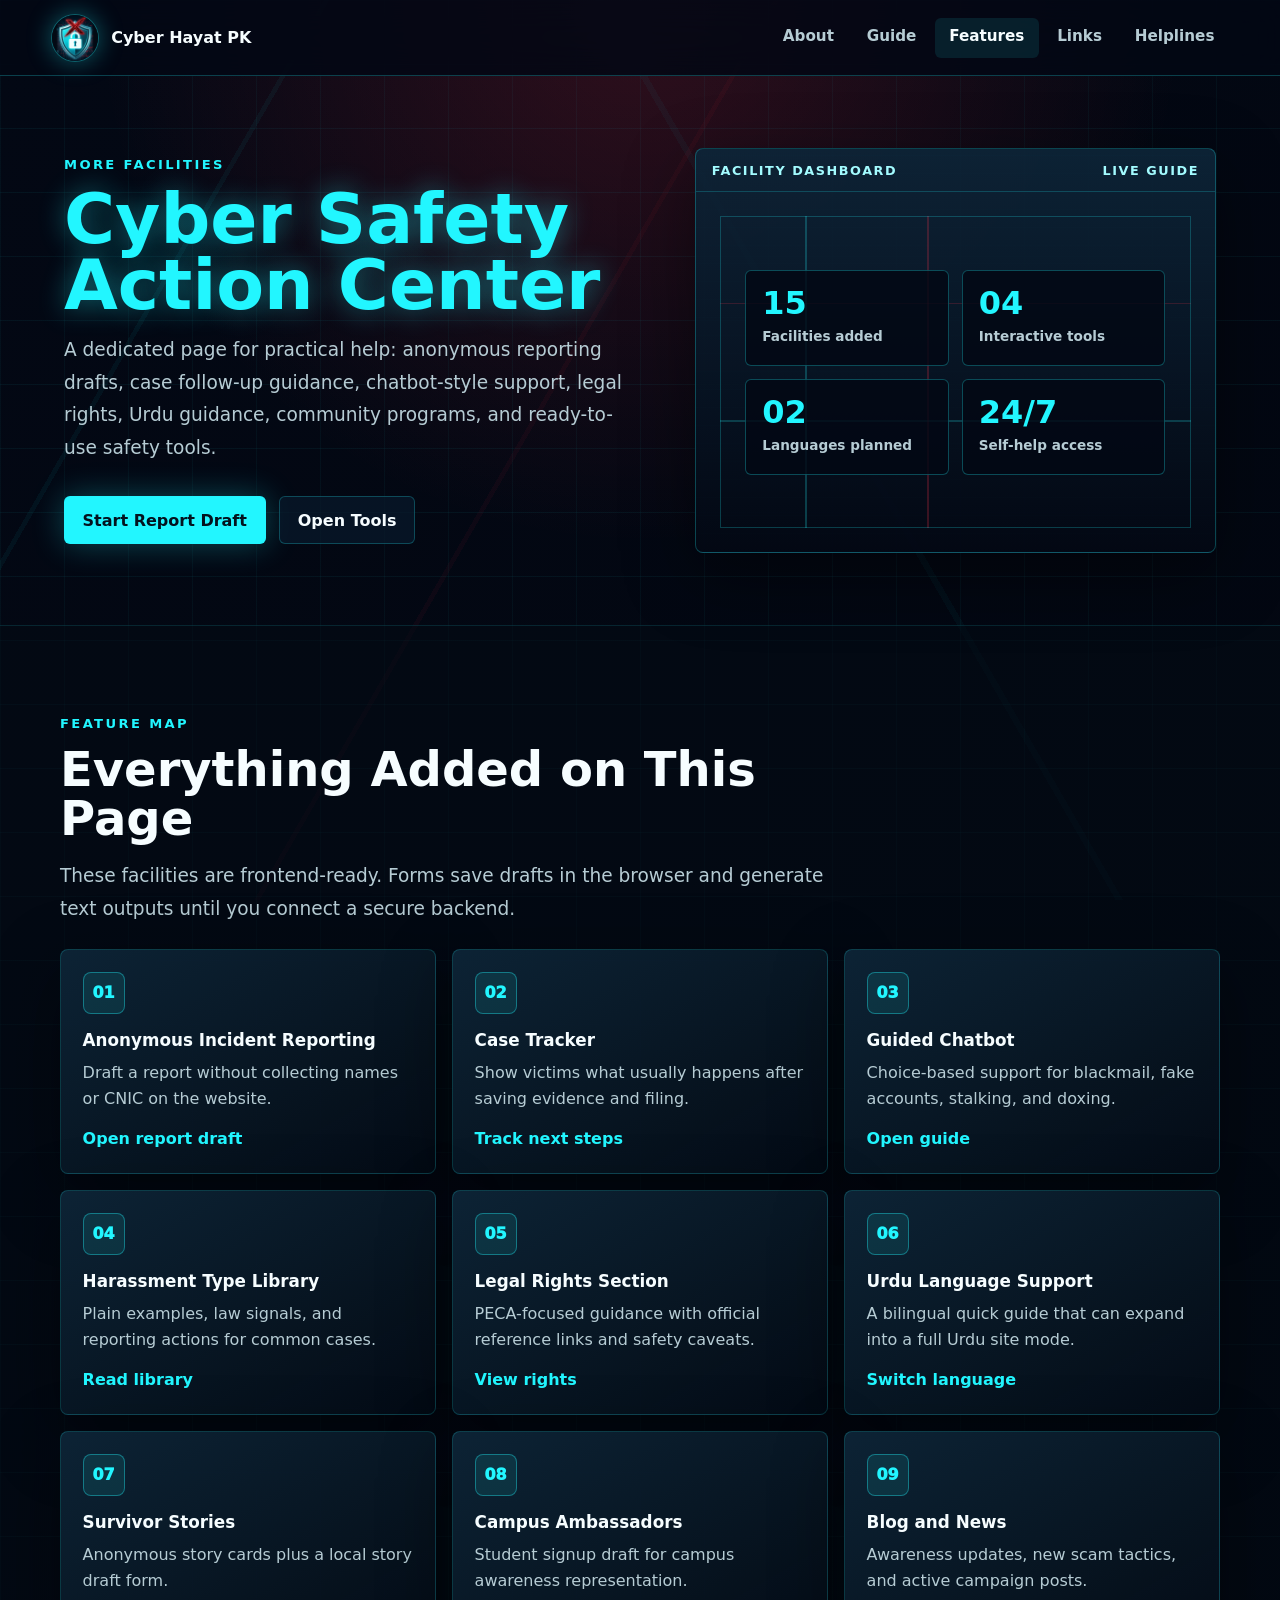
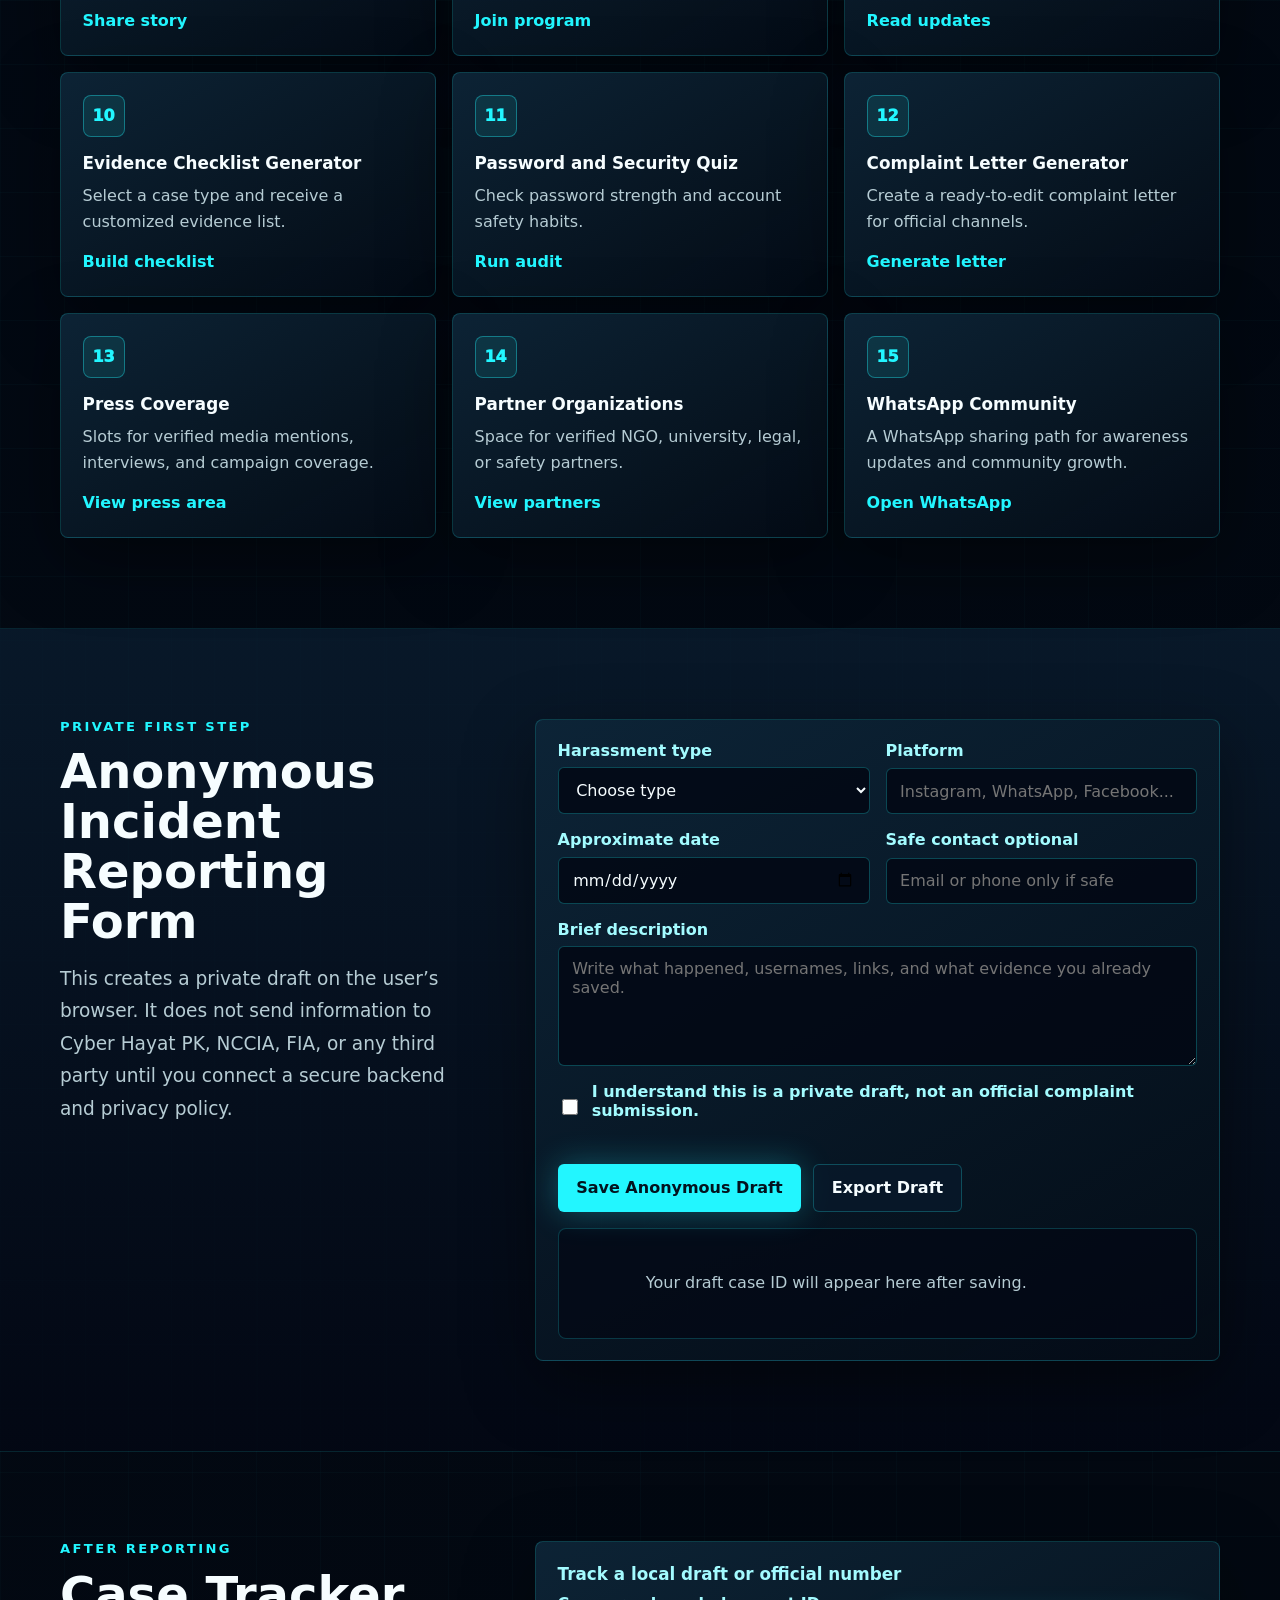
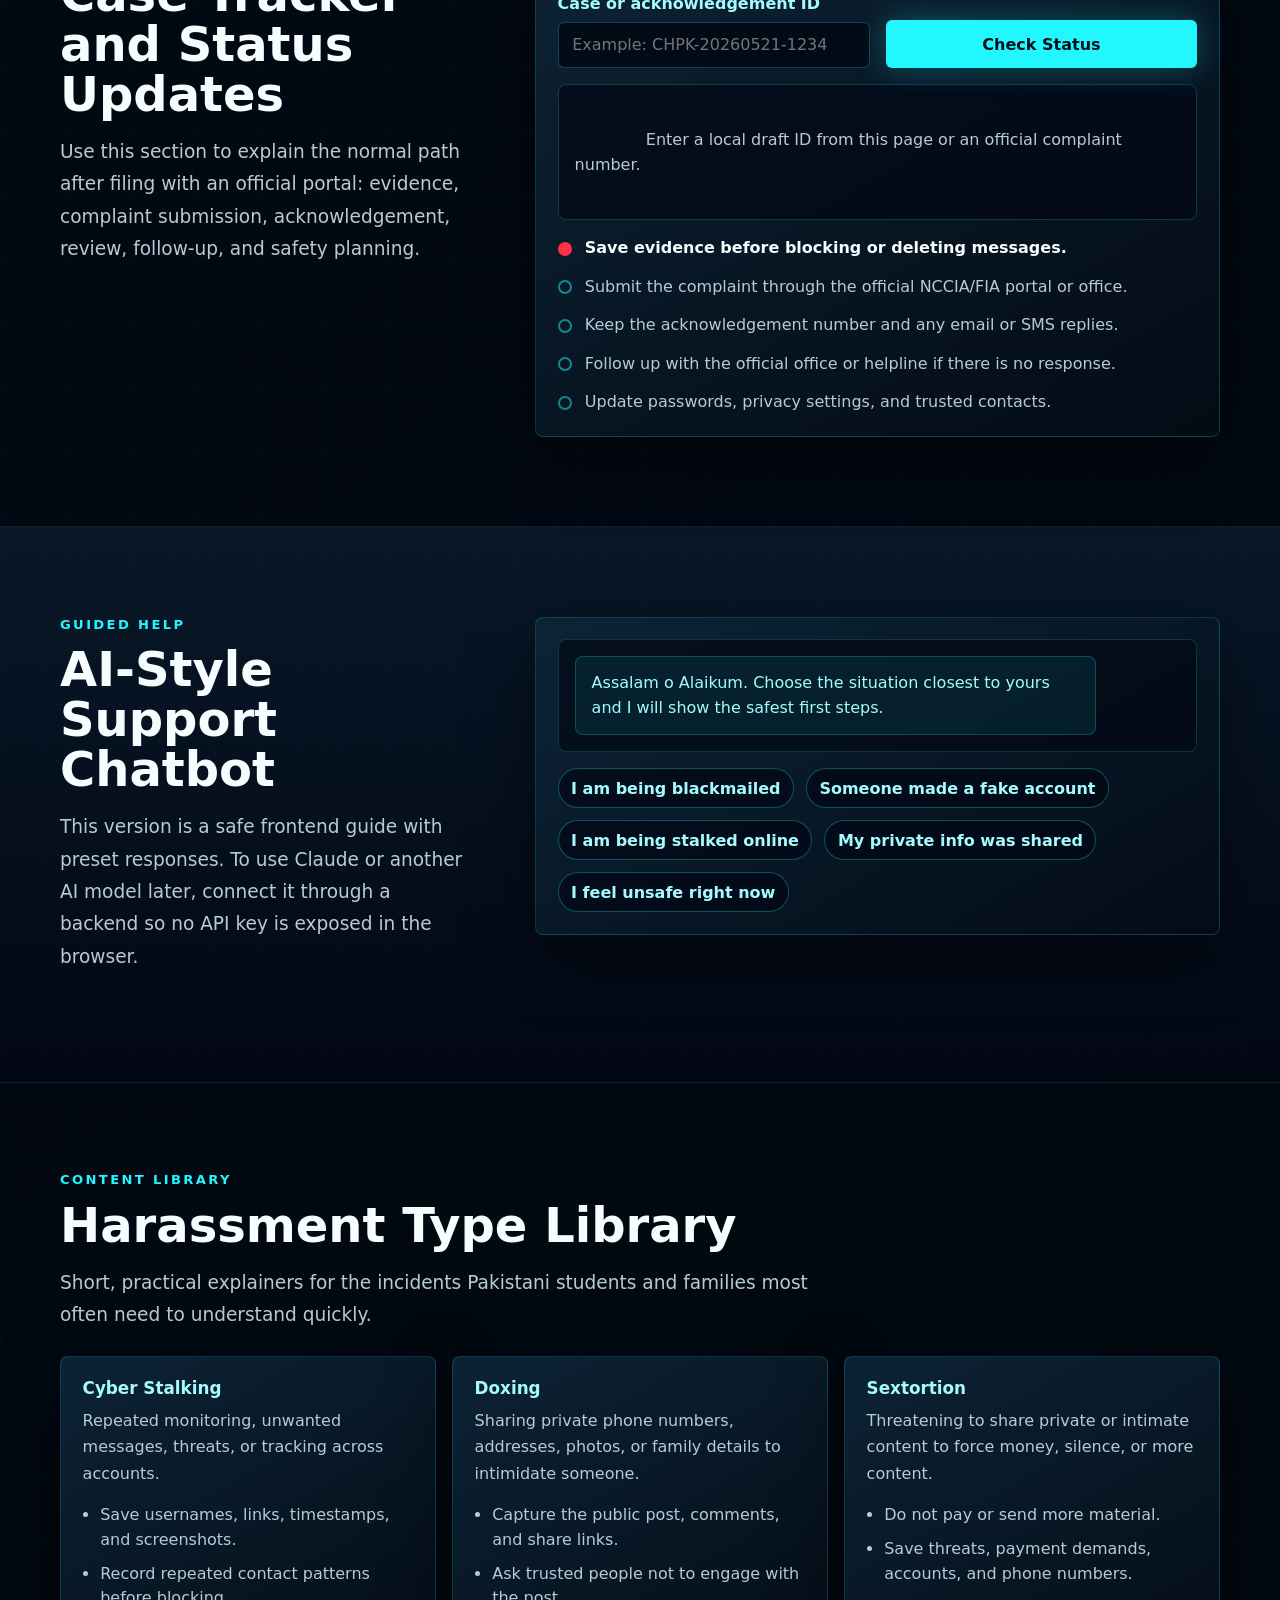
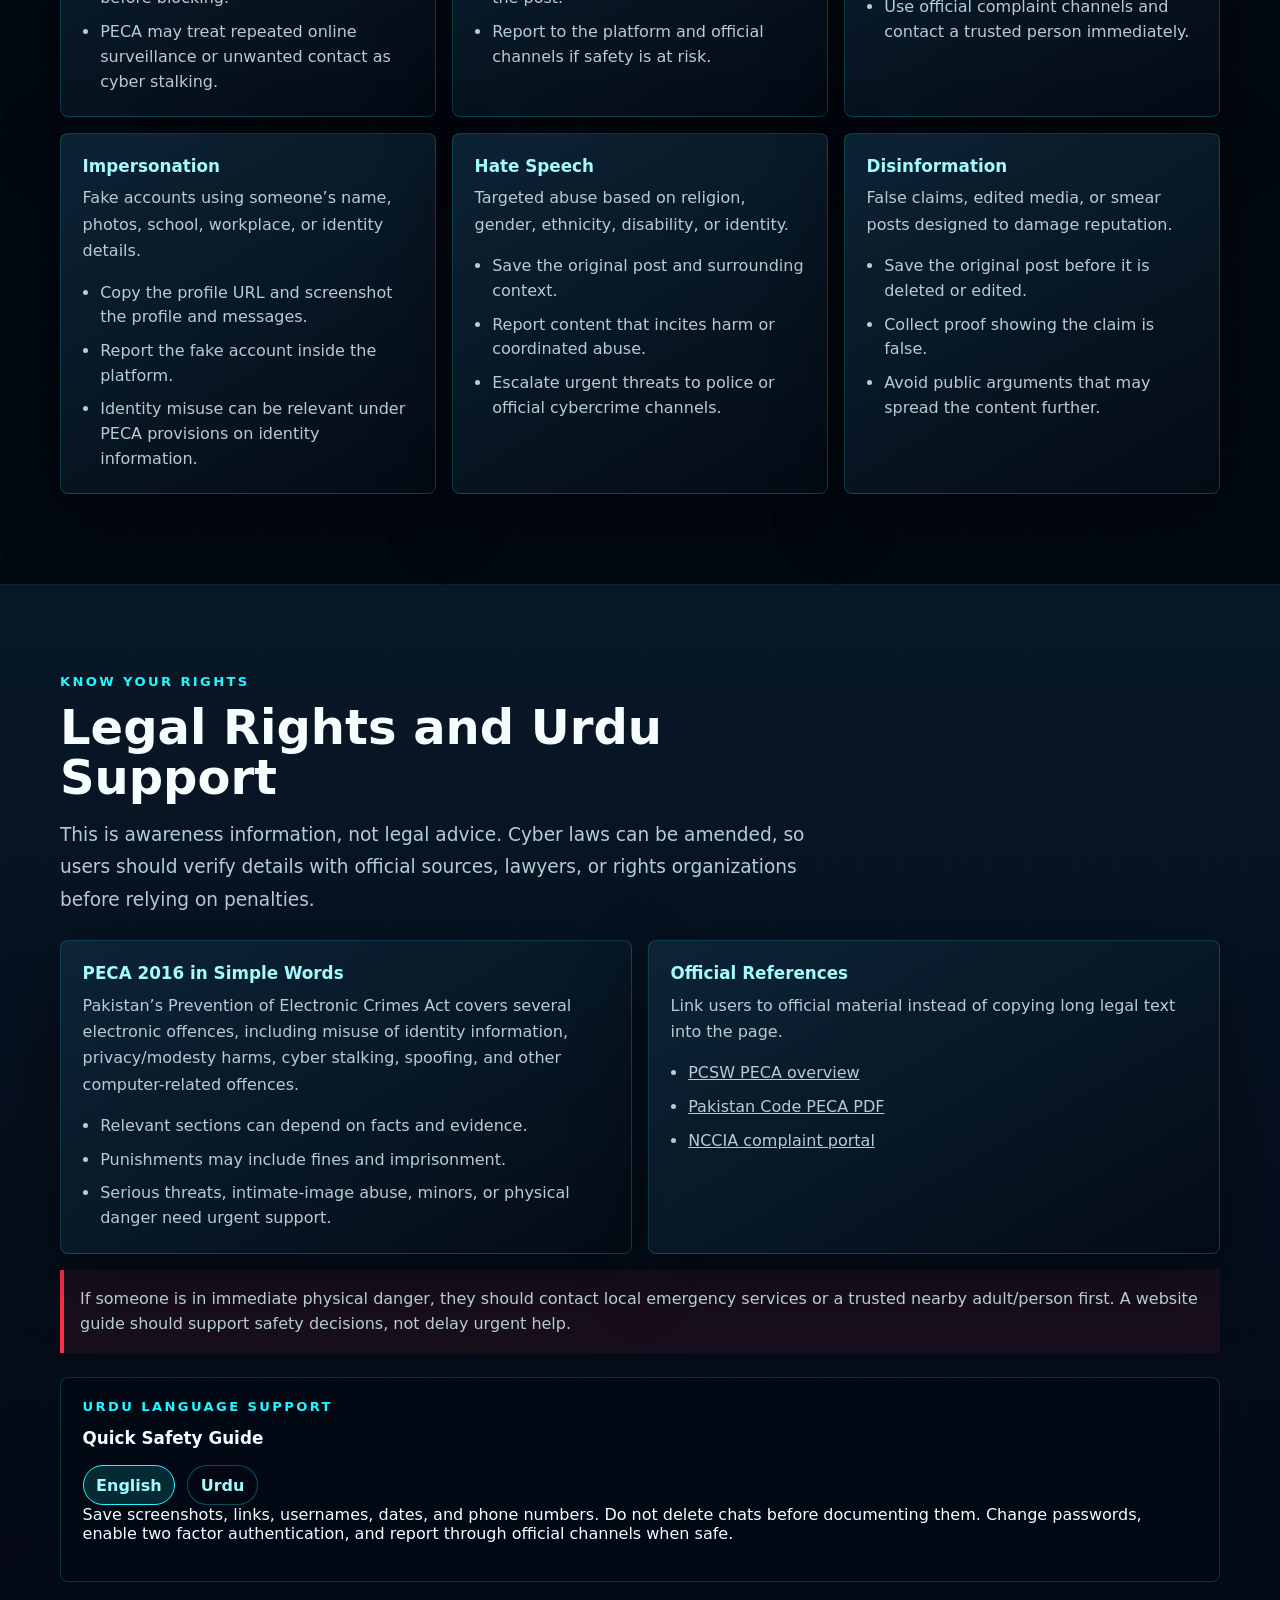
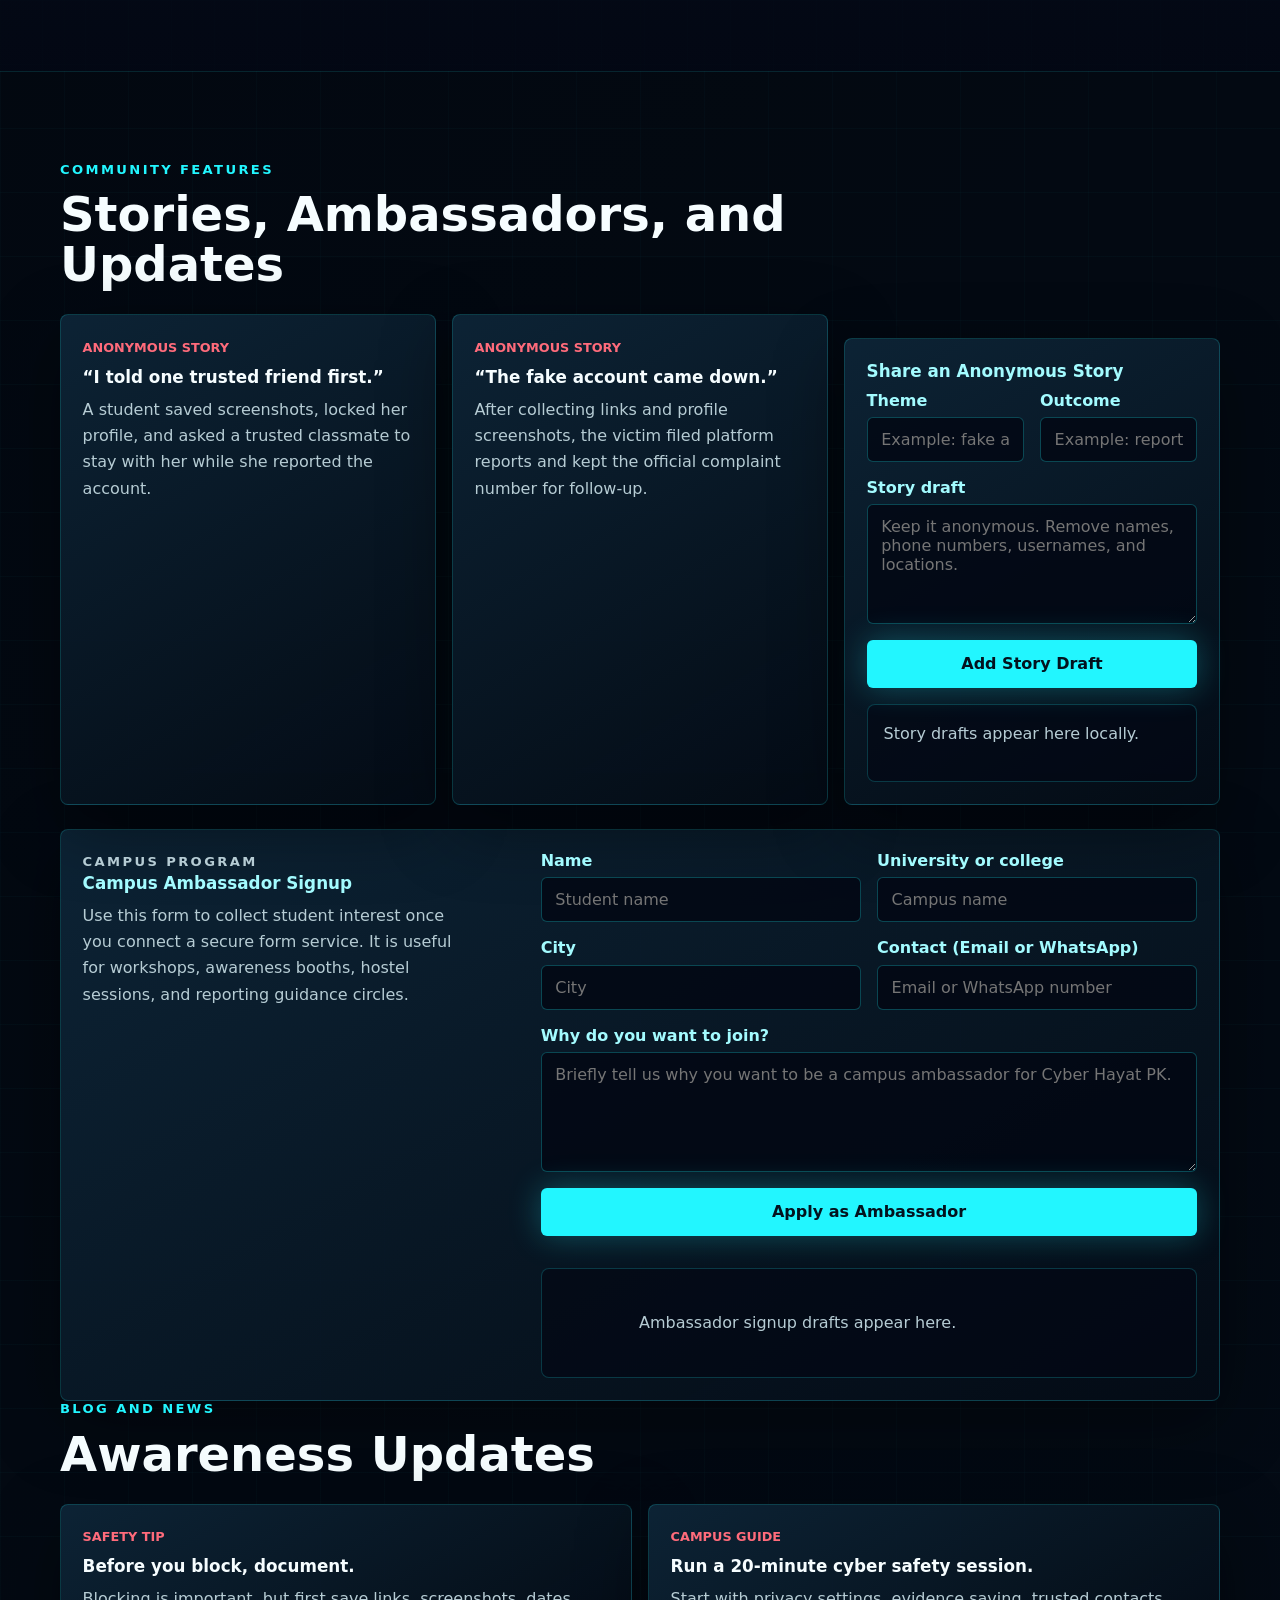
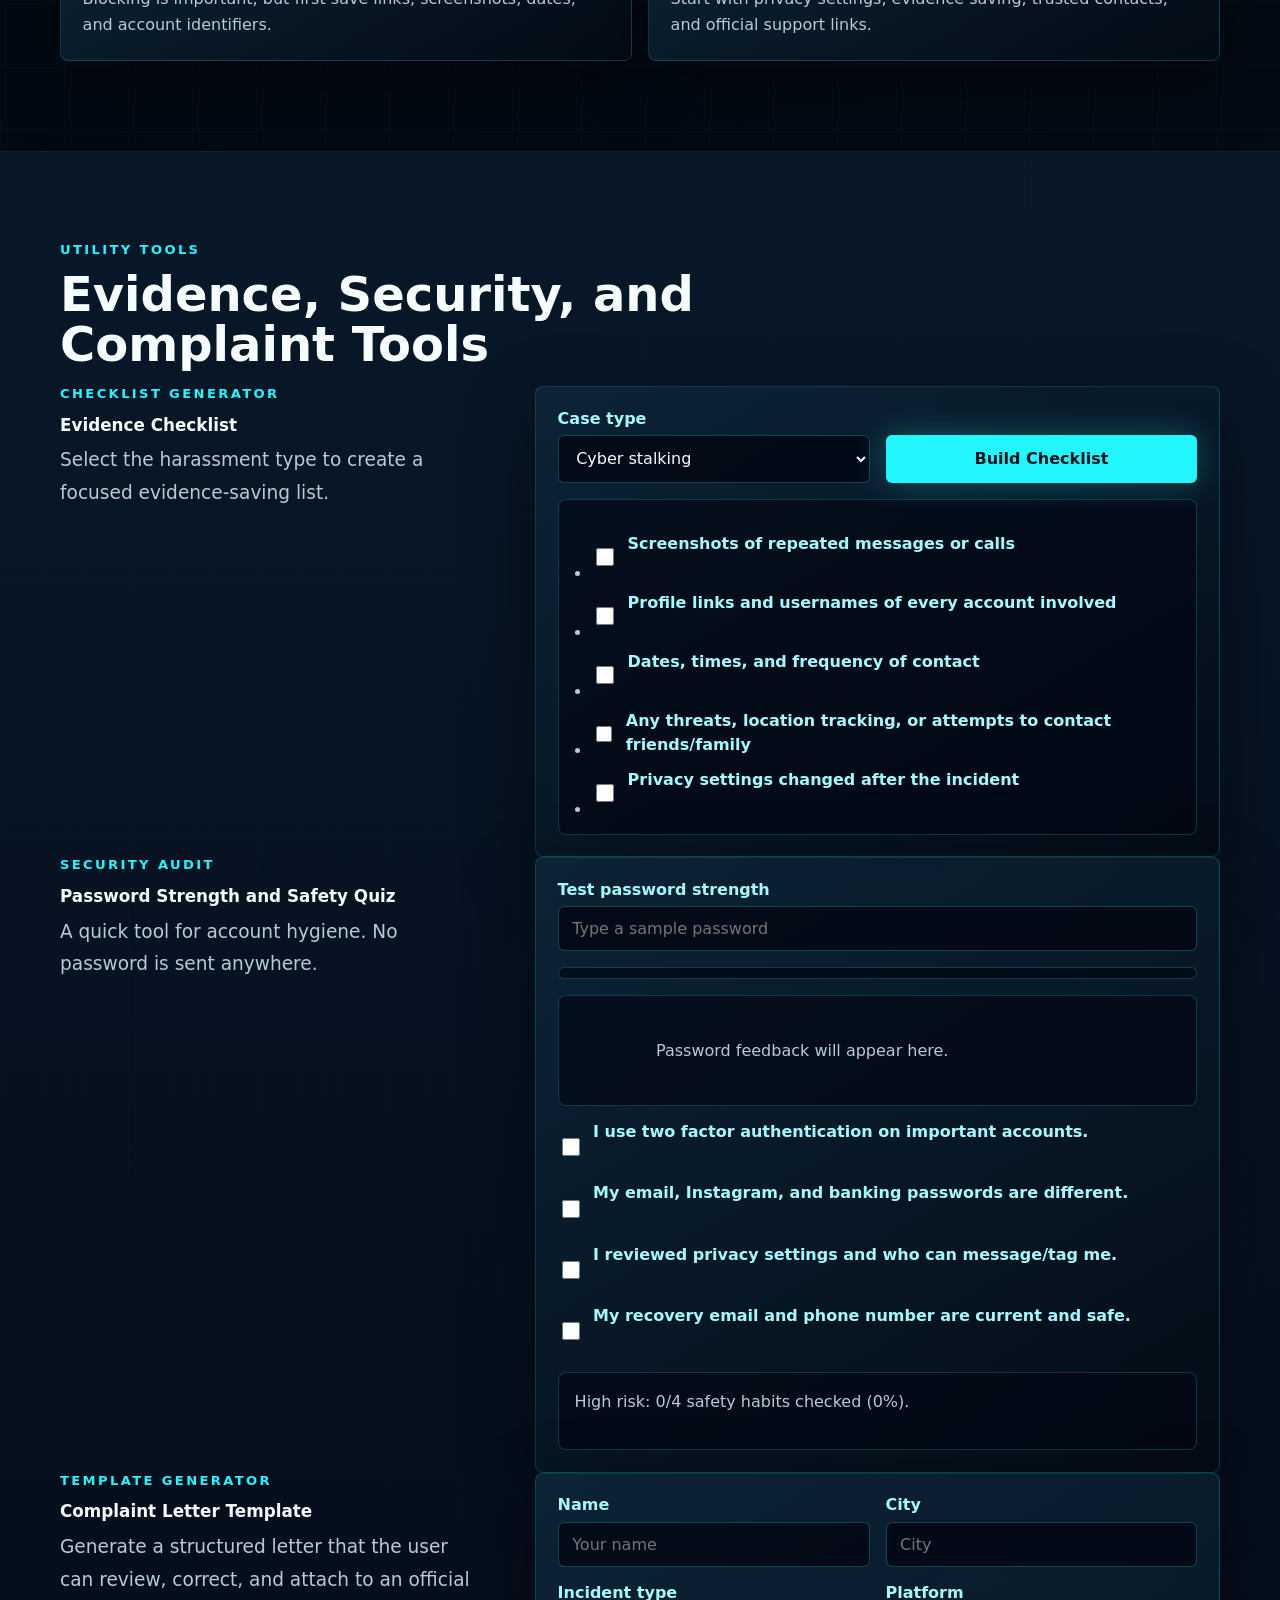
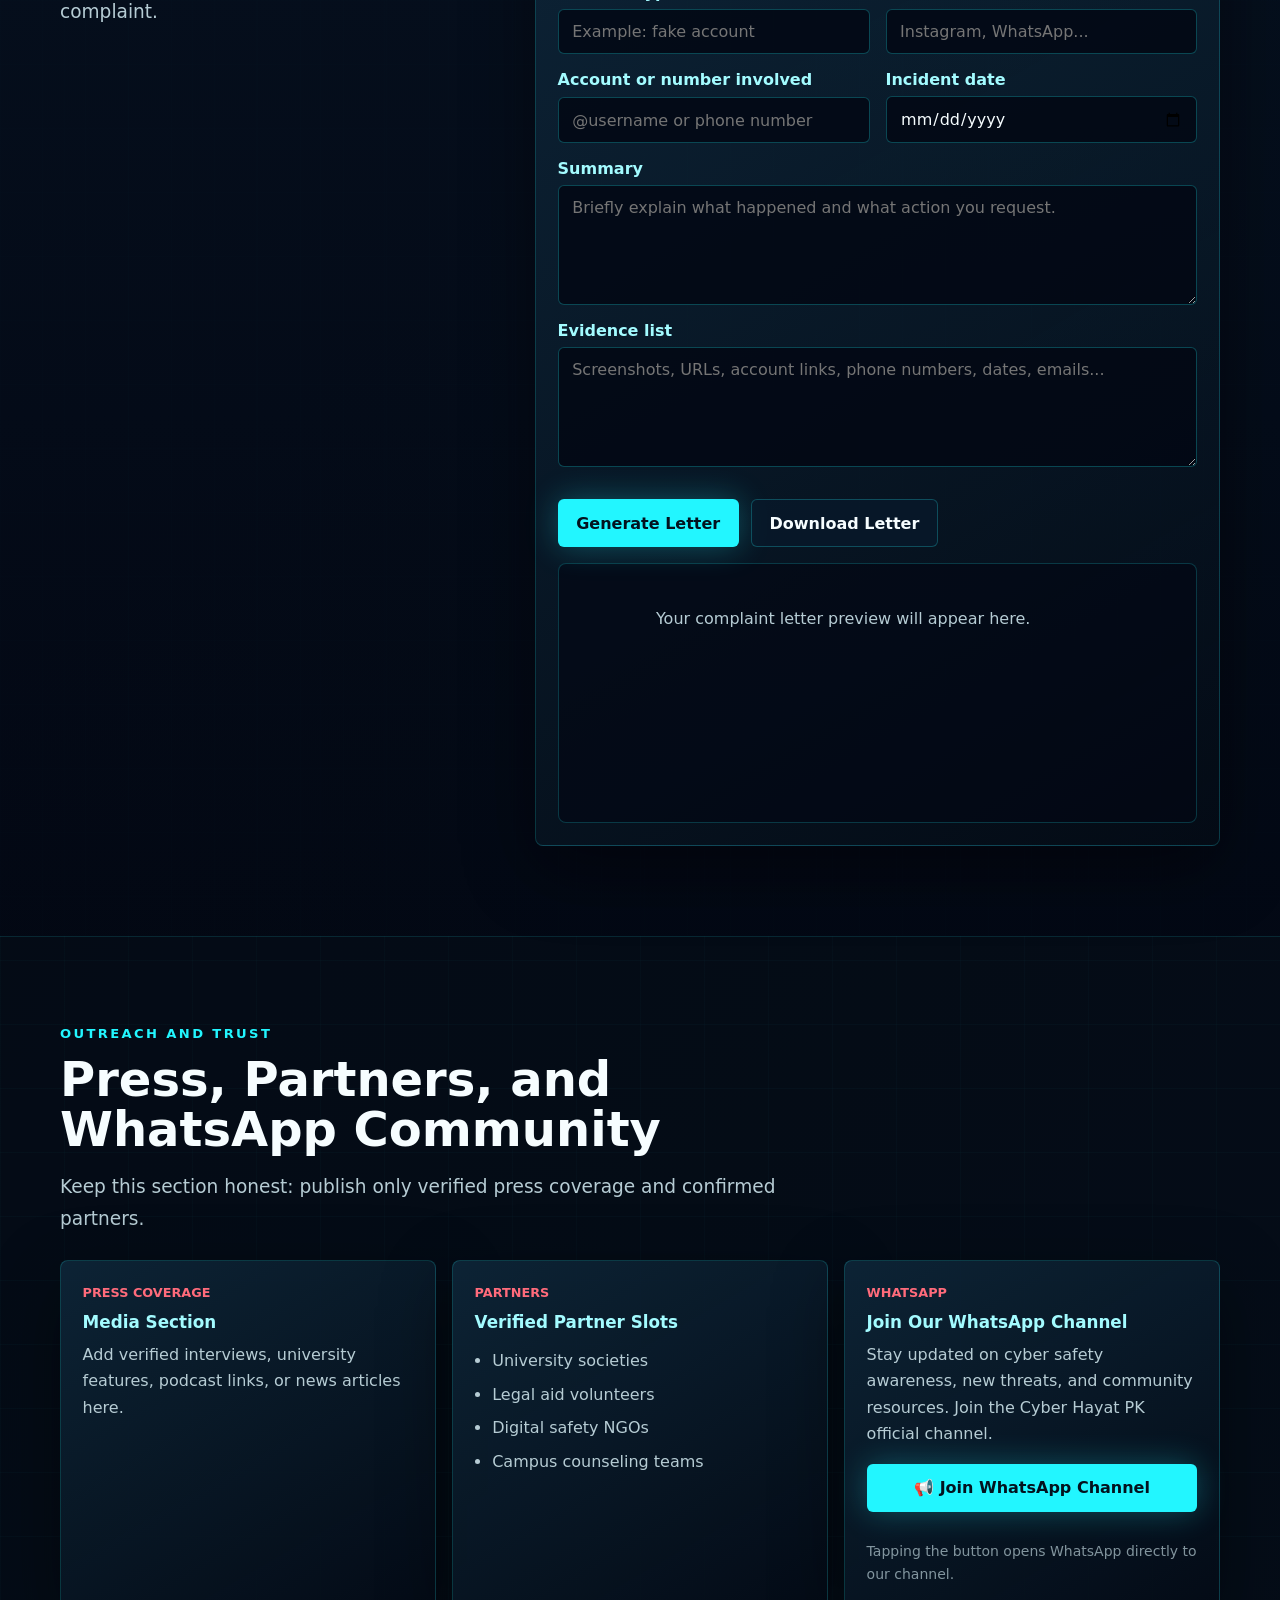
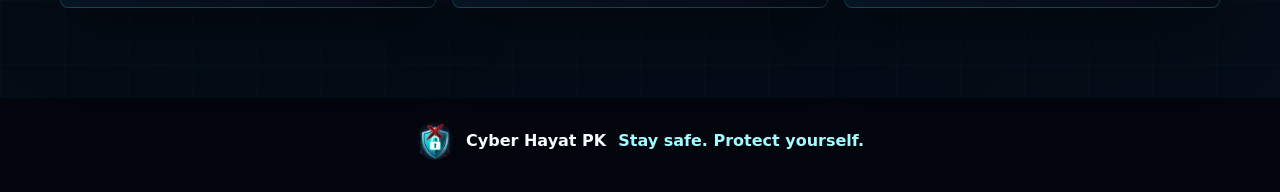
==== commit 7fa2b1fb: "Update features.html" ====
--- a/features.html
+++ b/features.html
@@ -515,11 +515,15 @@
                 <input id="ambassadorCity" type="text" placeholder="City" />
               </div>
               <div class="form-field">
-                <label for="ambassadorContact">Contact</label>
-                <input id="ambassadorContact" type="text" placeholder="Email or WhatsApp" />
+                <label for="ambassadorContact">Contact (Email or WhatsApp)</label>
+                <input id="ambassadorContact" type="text" placeholder="Email or WhatsApp number" />
               </div>
               <div class="form-field full">
-                <button class="button primary" type="submit">Save Ambassador Draft</button>
+                <label for="ambassadorWhy">Why do you want to join?</label>
+                <textarea id="ambassadorWhy" placeholder="Briefly tell us why you want to be a campus ambassador for Cyber Hayat PK."></textarea>
+              </div>
+              <div class="form-field full">
+                <button class="button primary" type="submit">Apply as Ambassador</button>
               </div>
               <div id="ambassadorResult" class="output-box form-field full" aria-live="polite">
                 Ambassador signup drafts appear here.
@@ -711,22 +715,19 @@
             </article>
             <article class="trust-card" id="whatsapp">
               <span class="trust-meta">WhatsApp</span>
-              <h3>Community Button</h3>
-              <p>Use this as a share button now. Replace the link with your real group or channel invite when ready.</p>
+              <h3>Join Our WhatsApp Channel</h3>
+              <p>Stay updated on cyber safety awareness, new threats, and community resources. Join the Cyber Hayat PK official channel.</p>
               <div class="whatsapp-panel">
-                <div class="form-field">
-                  <label for="whatsappMessage">Share message</label>
-                  <textarea id="whatsappMessage">Assalam o Alaikum, I want to join Cyber Hayat PK awareness updates.</textarea>
-                </div>
                 <a
-                  class="button primary"
-                  id="whatsappLink"
-                  href="https://wa.me/?text=Assalam%20o%20Alaikum%2C%20I%20want%20to%20join%20Cyber%20Hayat%20PK%20awareness%20updates."
+                  class="button primary whatsapp-channel-btn"
+                  id="whatsappChannelBtn"
+                  href="https://whatsapp.com/channel/0029Vb8nyrC4o7qUW8L3h23G"
                   target="_blank"
                   rel="noopener noreferrer"
                 >
-                  Open WhatsApp
+                  📢 Join WhatsApp Channel
                 </a>
+                <p style="margin-top:0.75rem;font-size:0.875rem;opacity:0.7;">Tapping the button opens WhatsApp directly to our channel.</p>
               </div>
             </article>
           </div>
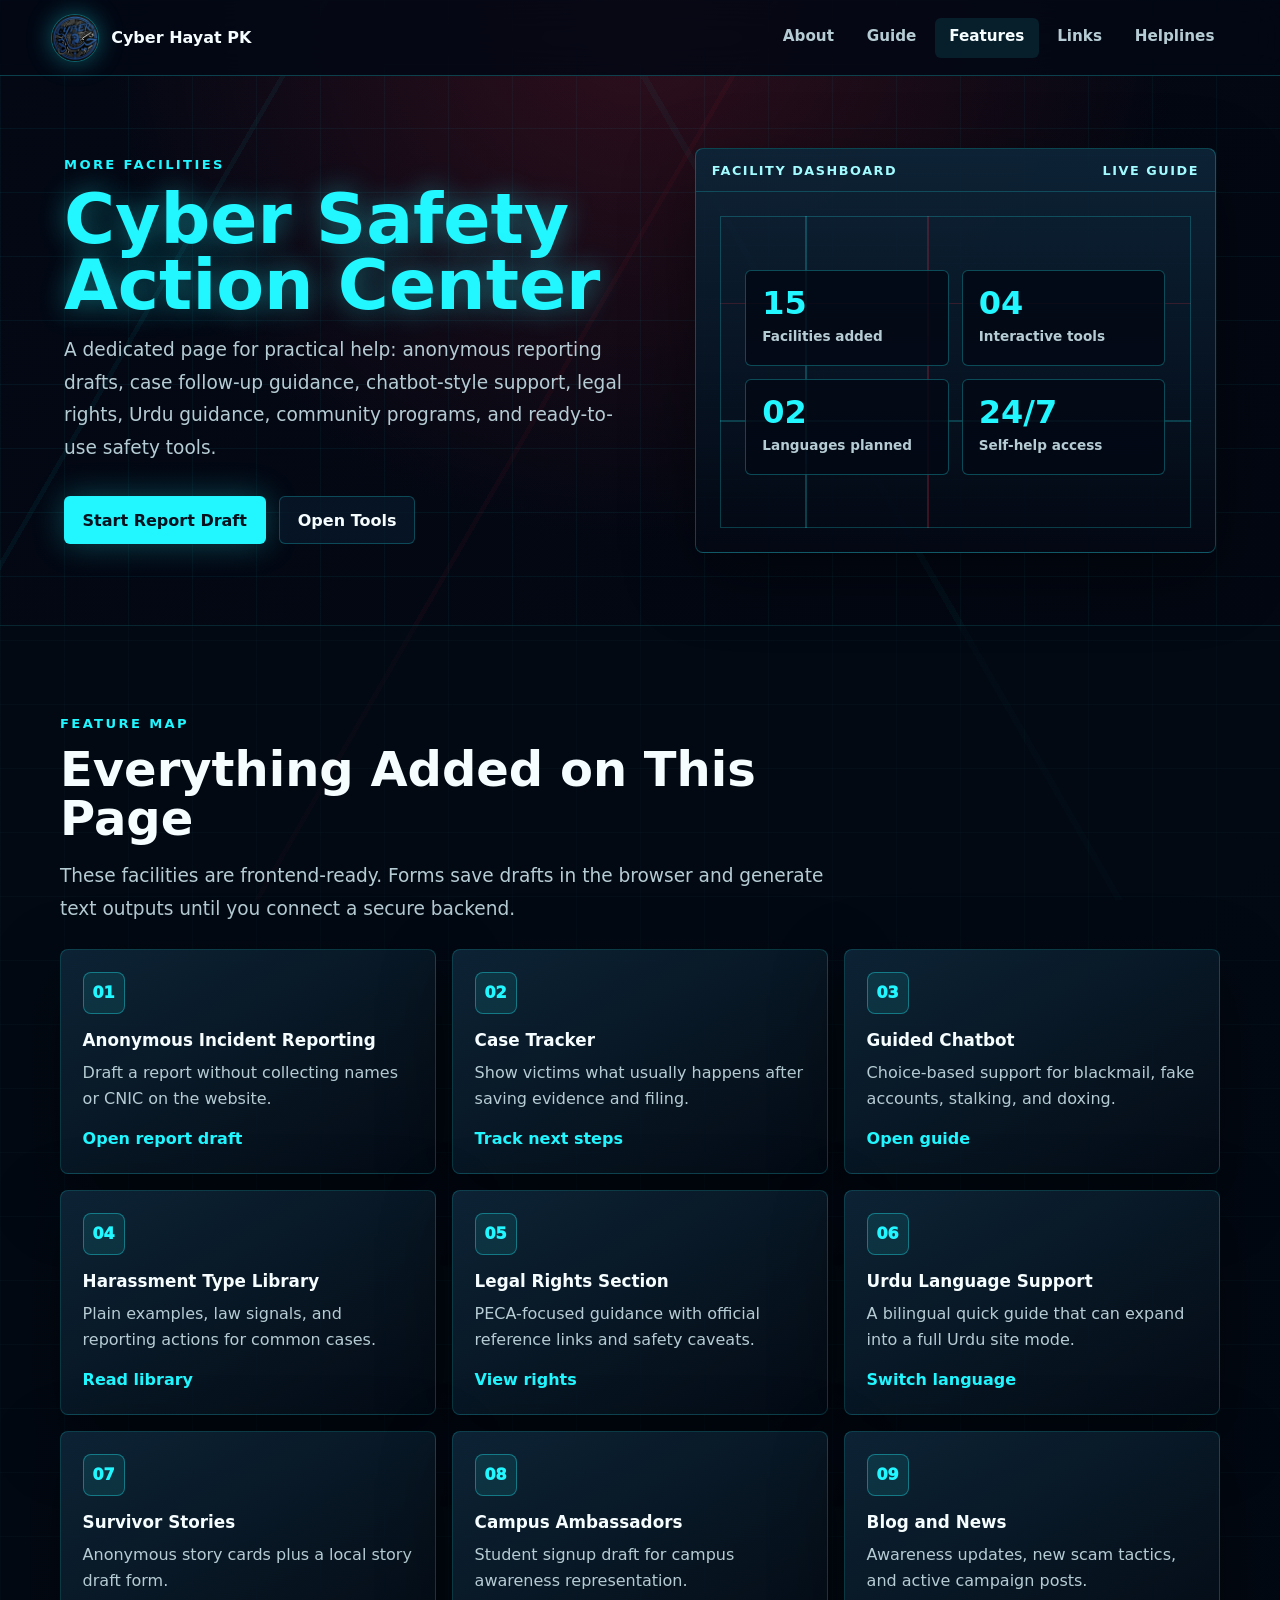
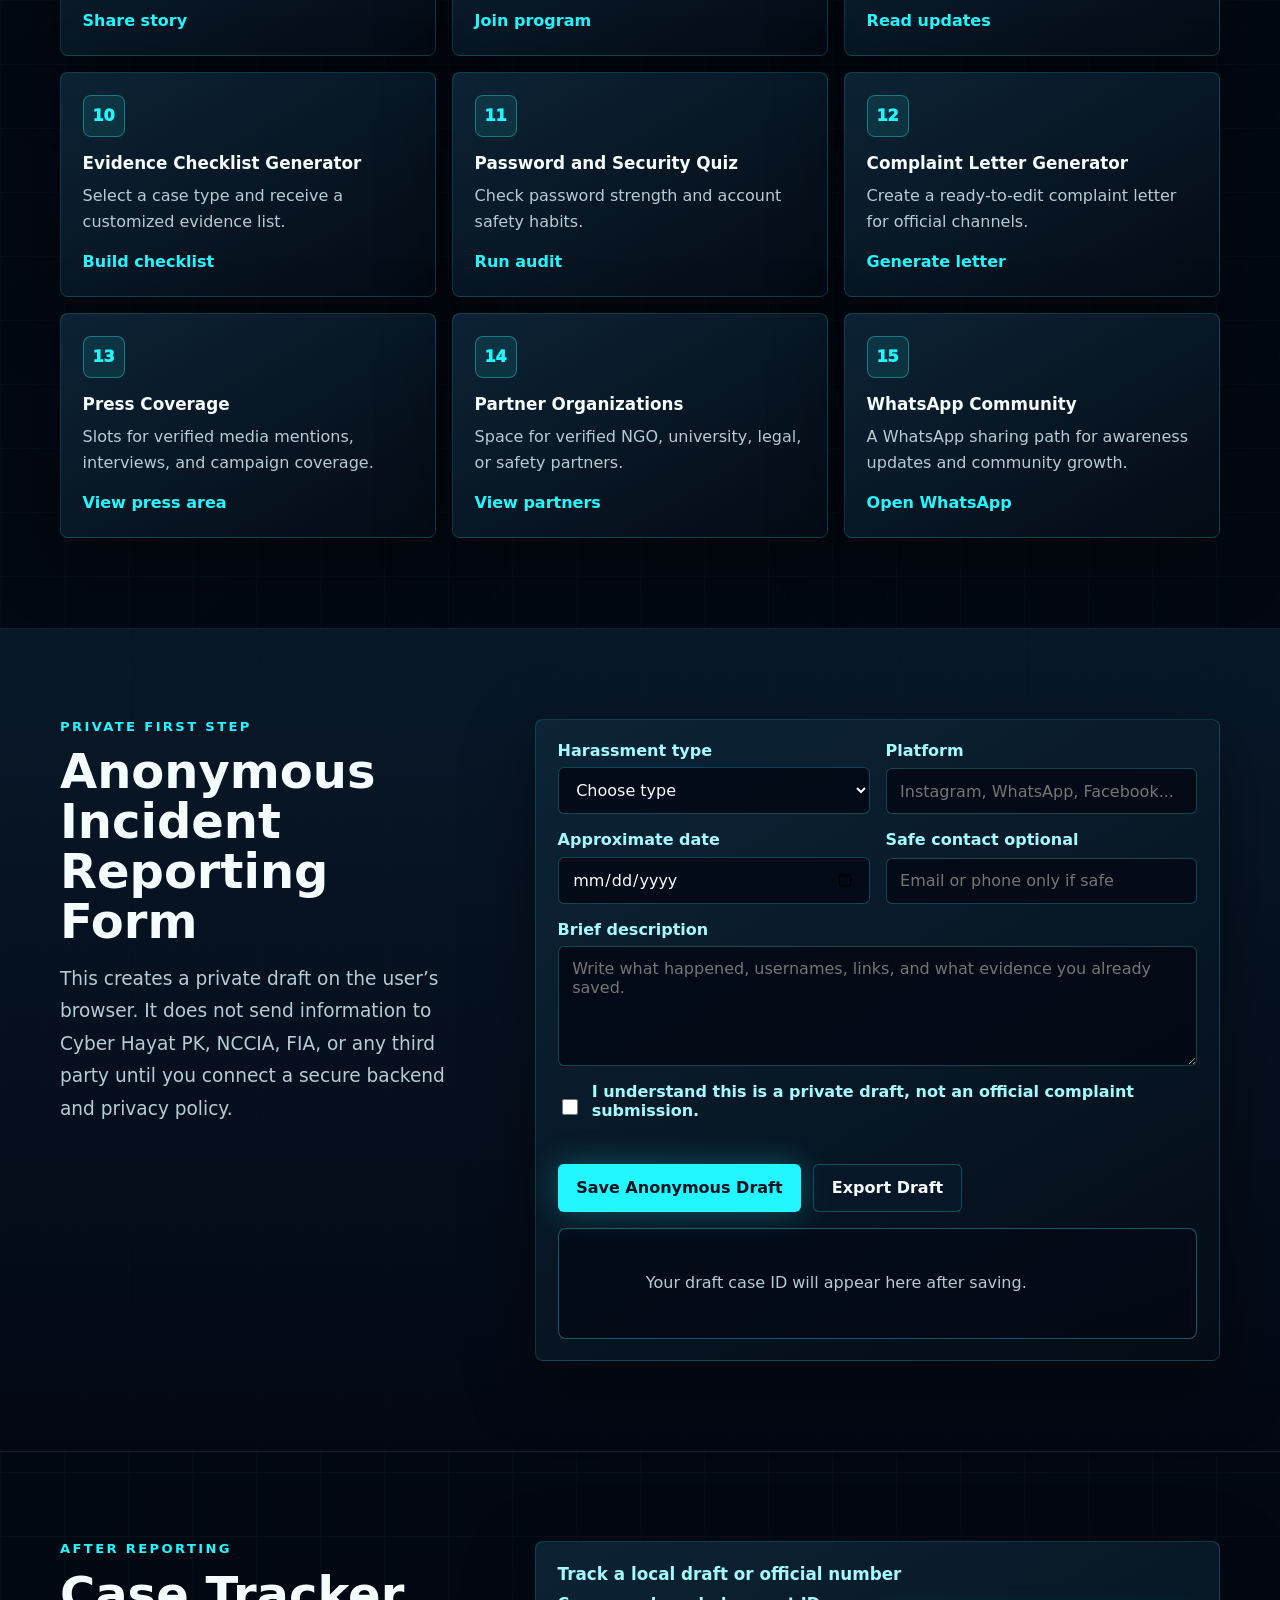
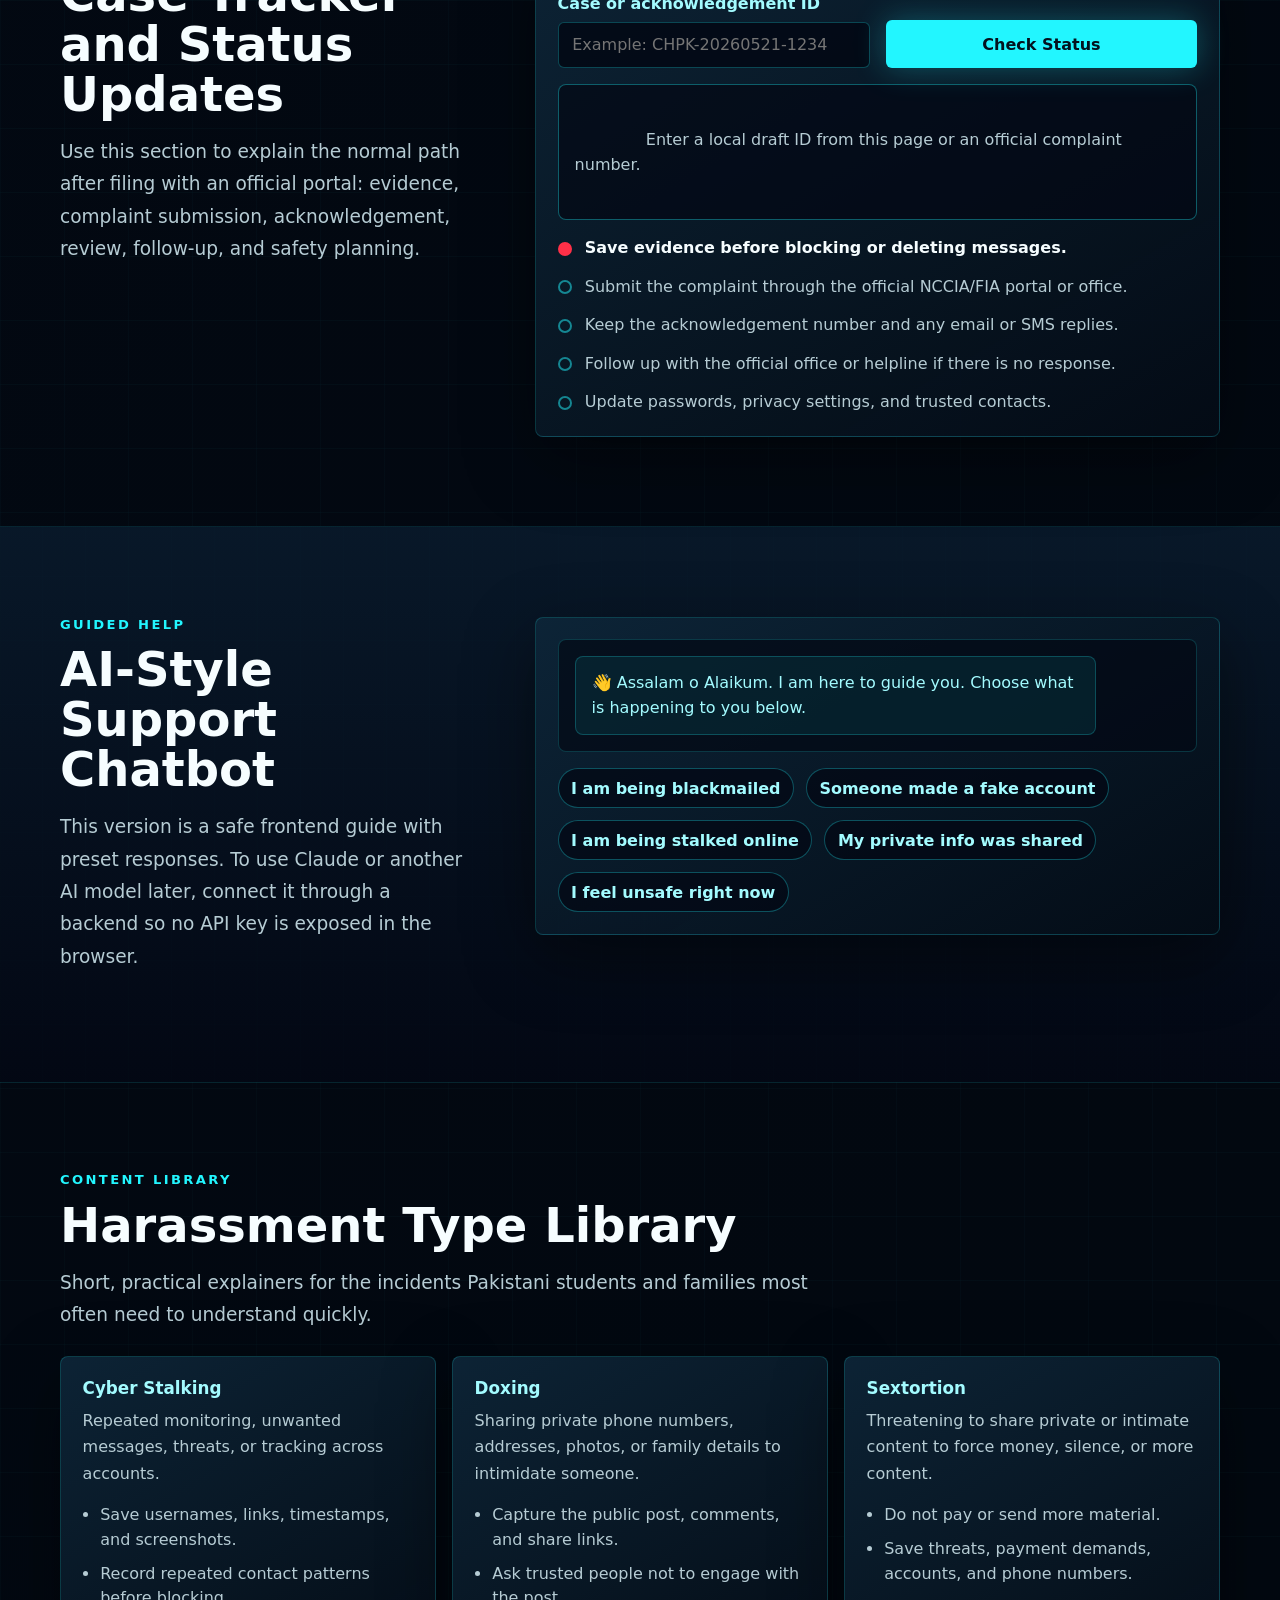
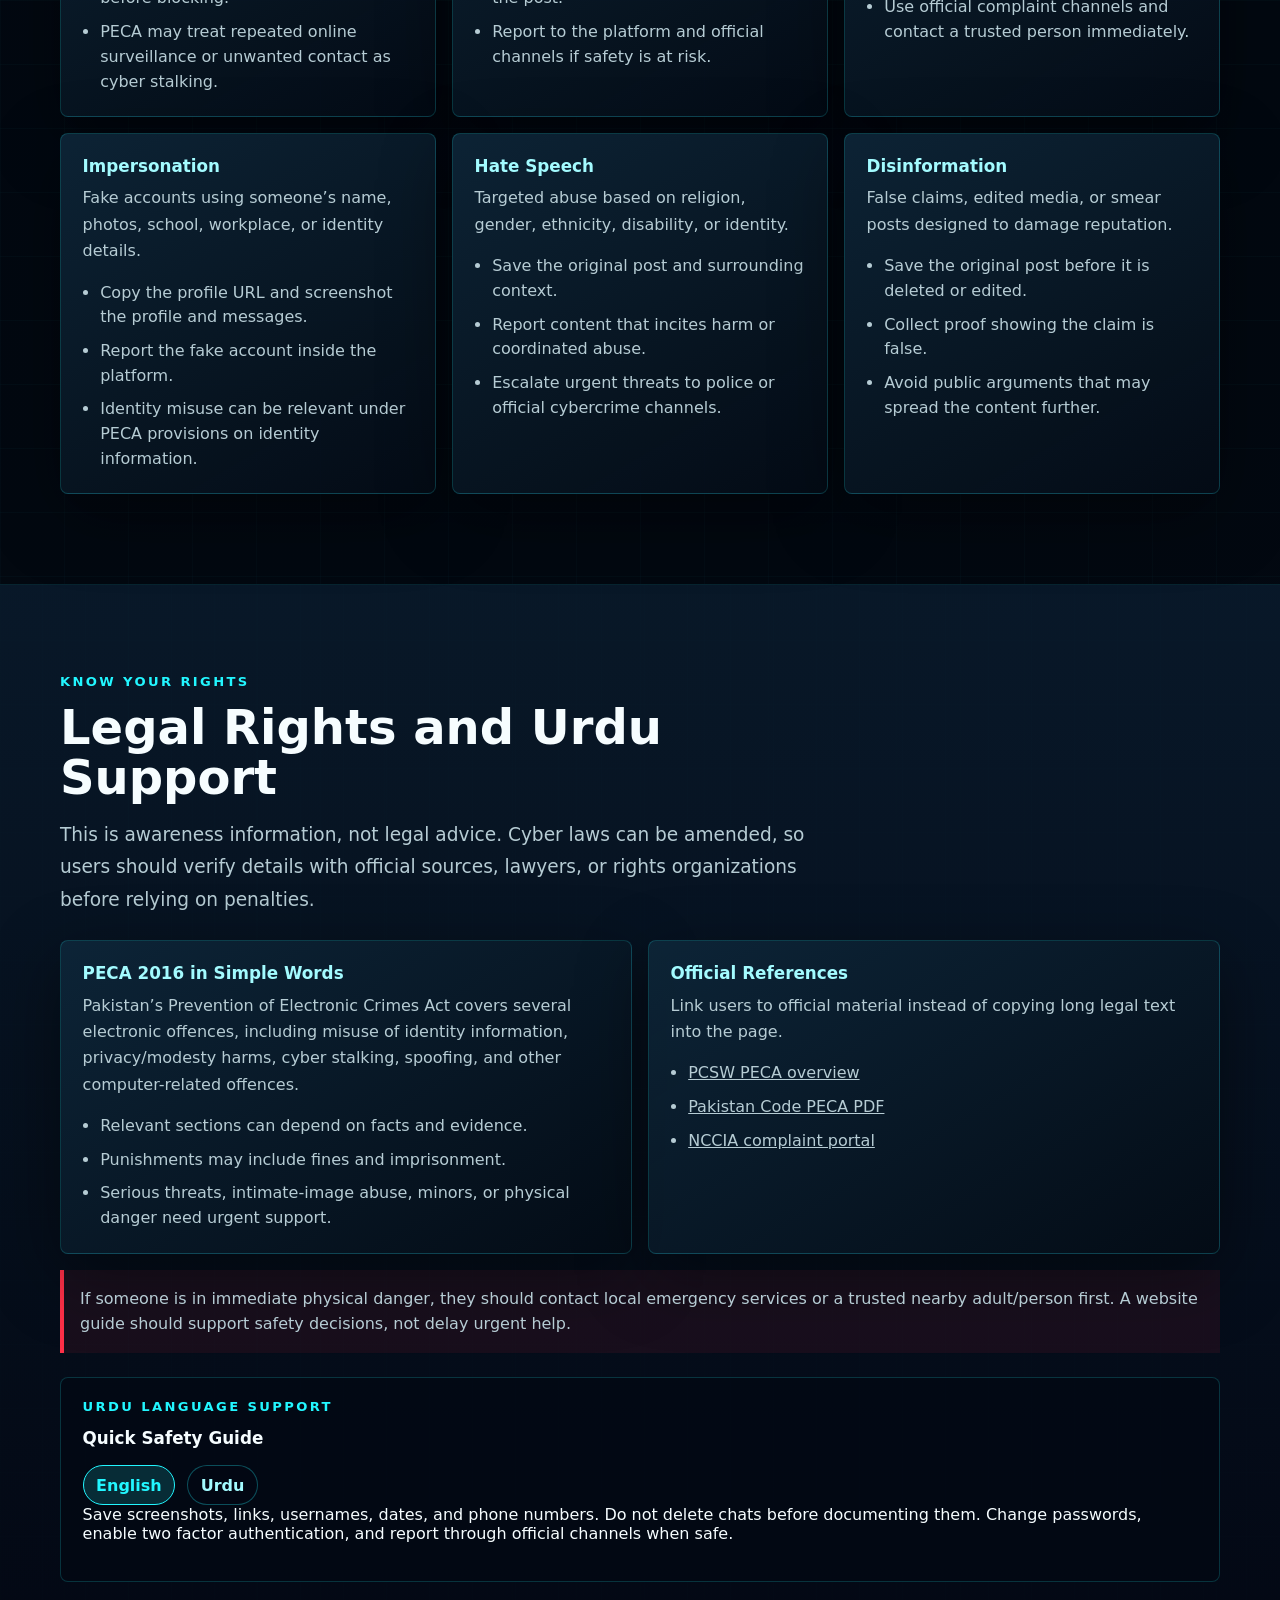
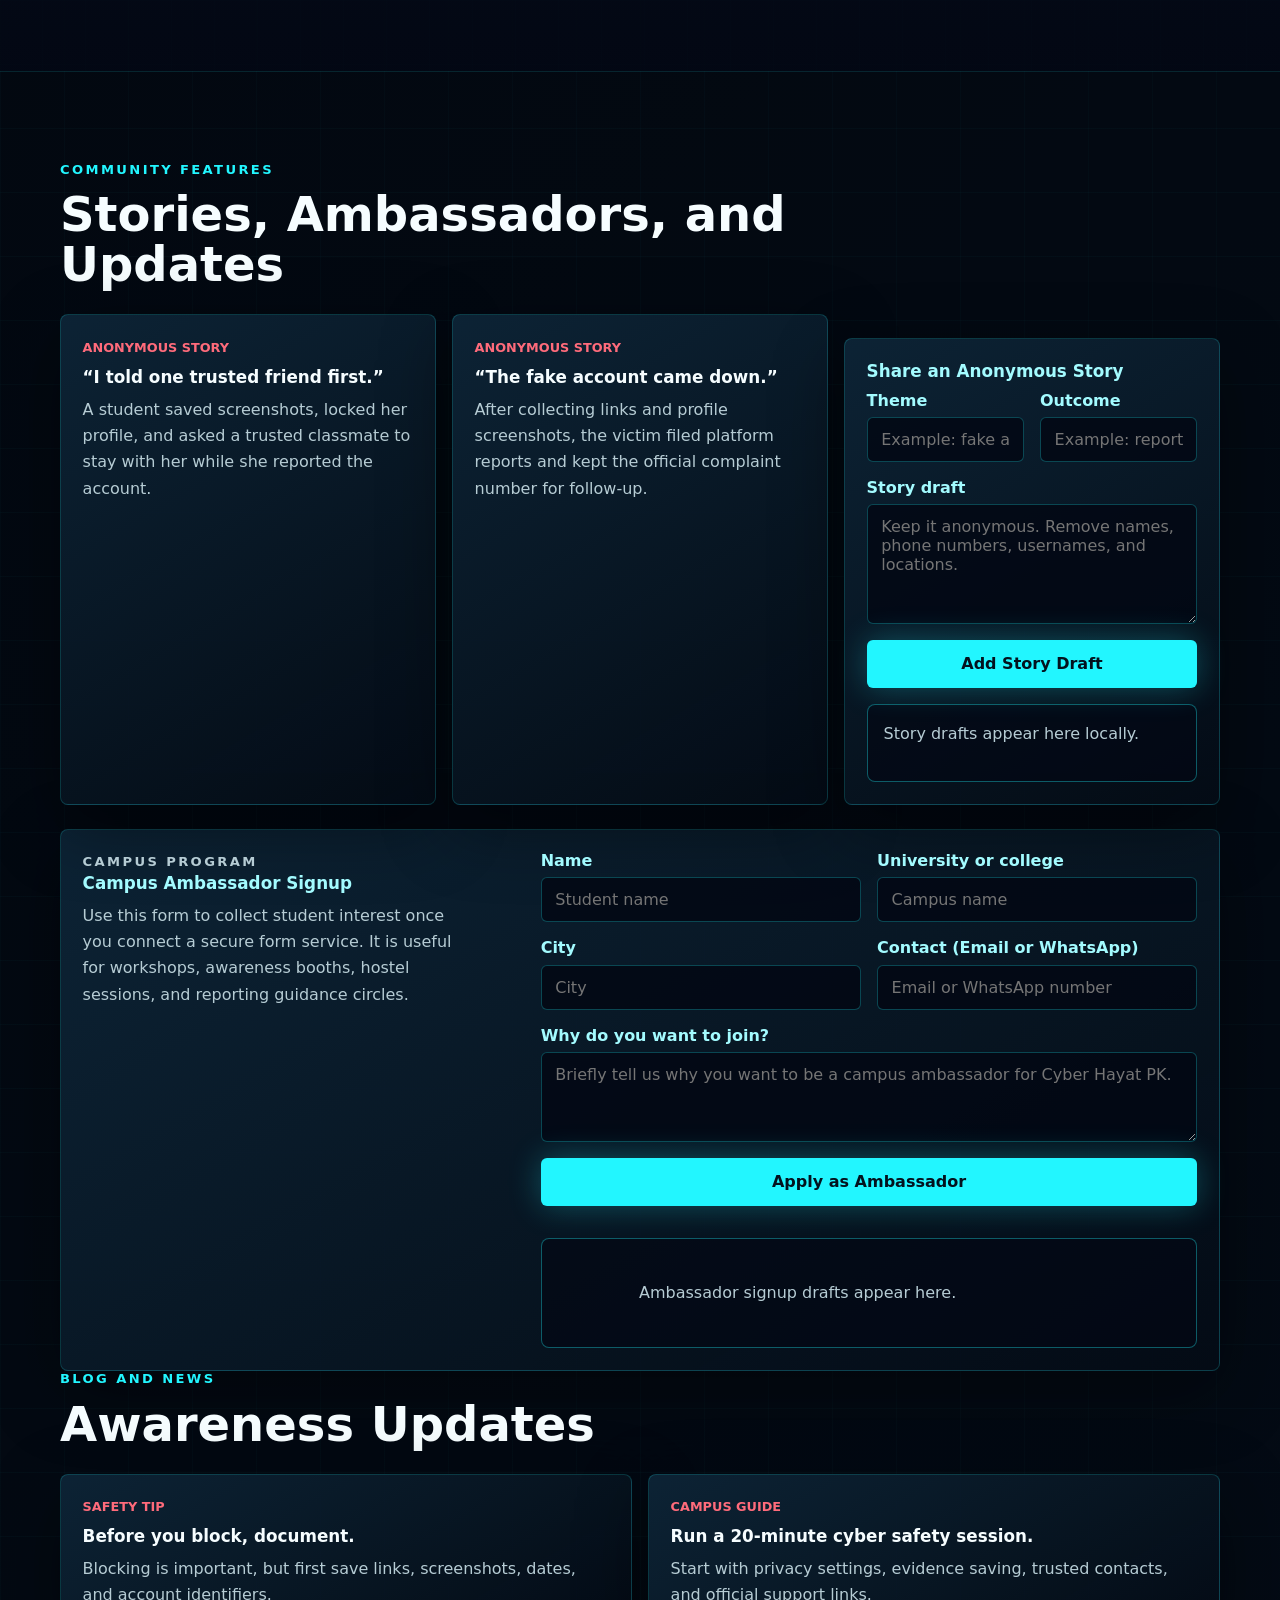
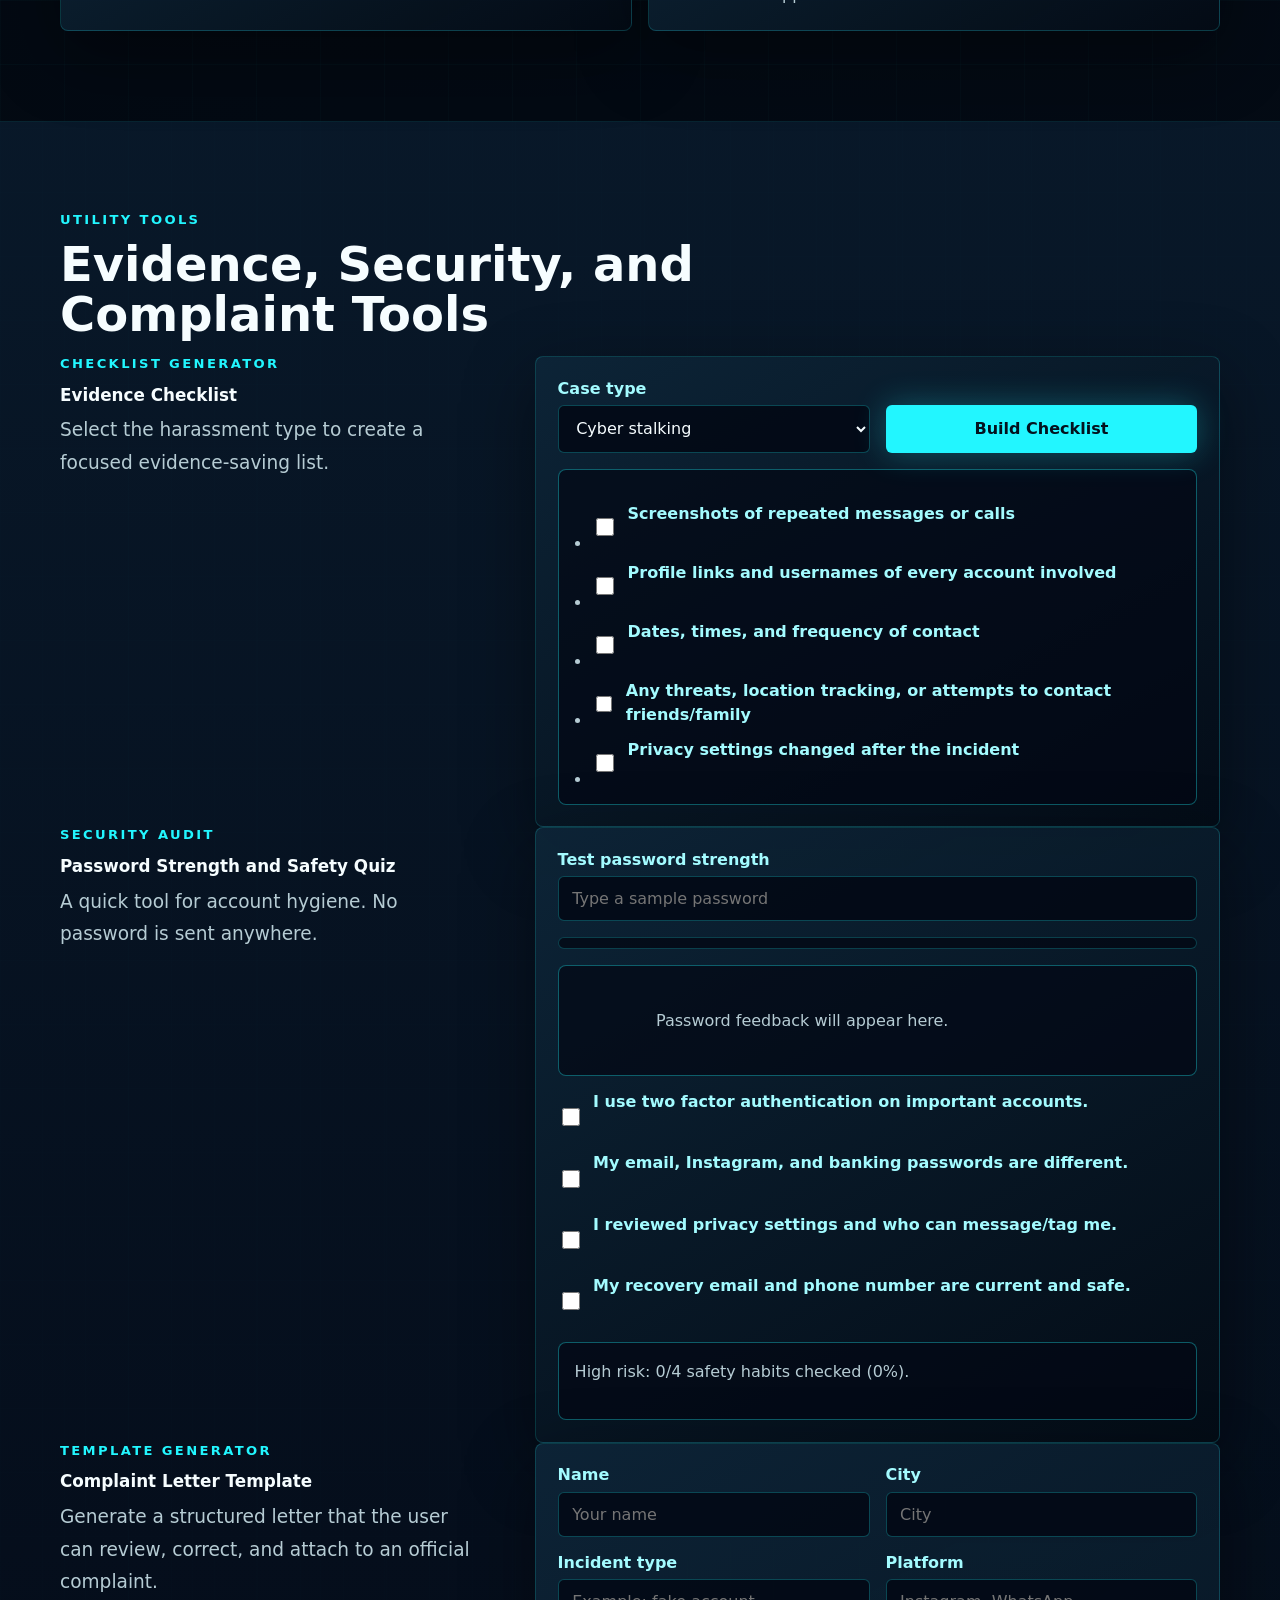
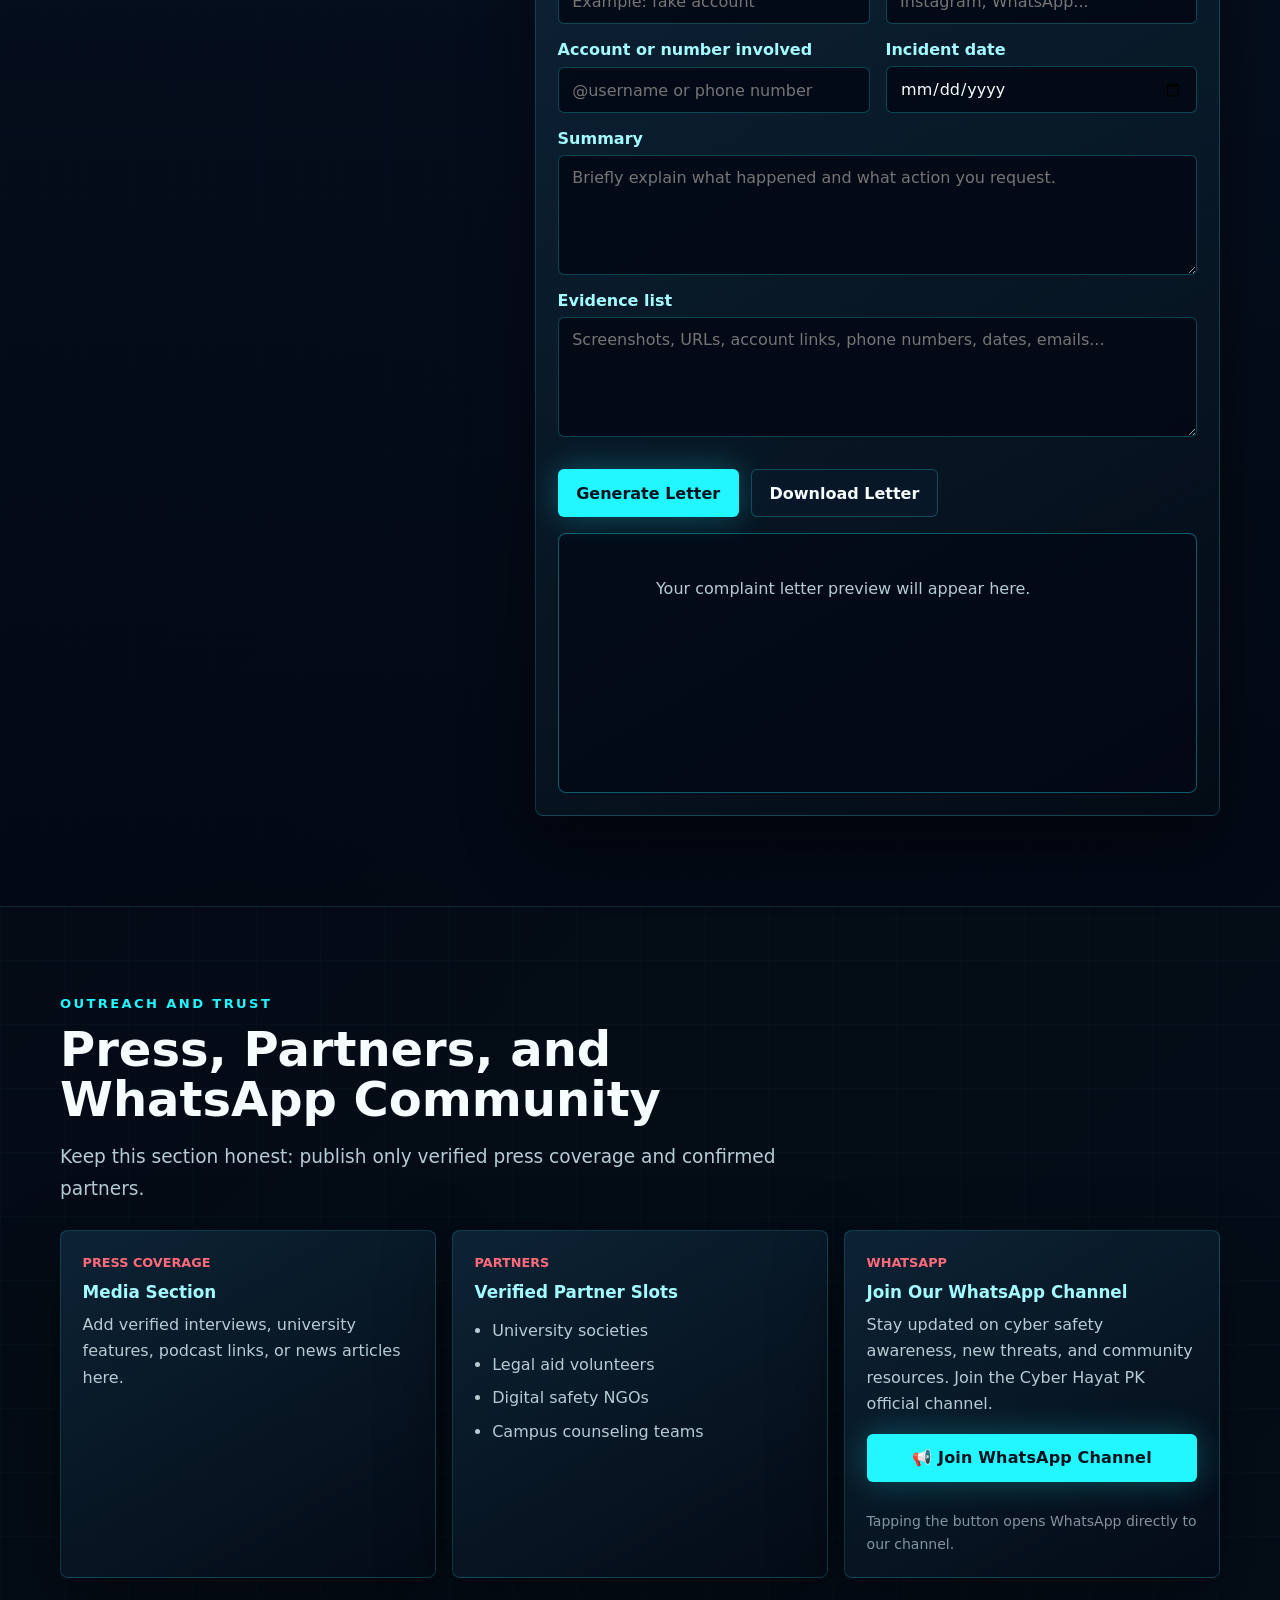
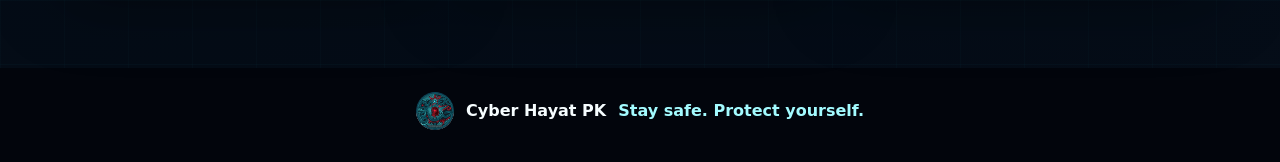
==== commit 86bada91: "Update features.html" ====
--- a/features.html
+++ b/features.html
@@ -14,7 +14,7 @@
     <header class="site-header">
       <a class="brand" href="index.html#top" aria-label="Cyber Hayat PK home">
         <img
-          src="cyber-hayat-shield-logo.png"
+          src="BKK1.png"
           alt="Cyber Hayat PK shield logo"
         />
         <span>Cyber Hayat PK</span>
@@ -737,7 +737,7 @@
 
     <footer class="site-footer">
       <img
-        src="cyber-hayat-shield-logo.png"
+        src="BKK3.png"
         alt="Cyber Hayat PK shield logo"
       />
       <p>Cyber Hayat PK</p>
--- a/styles.css
+++ b/styles.css
@@ -1194,3 +1194,48 @@
     max-width: 100%;
   }
 }
+
+/* ── Additions: button loading state, submit feedback, WhatsApp channel ── */
+
+button:disabled {
+  opacity: 0.65;
+  cursor: not-allowed;
+}
+
+.button.primary:disabled,
+.button.ghost:disabled {
+  pointer-events: none;
+}
+
+/* Output box success/info tint */
+.output-box:not(:empty) {
+  border-color: rgba(34, 246, 255, 0.35);
+}
+
+/* WhatsApp channel button */
+.whatsapp-channel-btn {
+  display: inline-flex;
+  align-items: center;
+  gap: 0.5rem;
+  font-size: 1rem;
+  letter-spacing: 0.01em;
+}
+
+/* Lang button active state */
+.lang-button.is-active {
+  background: rgba(34, 246, 255, 0.15);
+  border-color: var(--cyan);
+  color: var(--cyan);
+}
+
+/* Ambassador textarea */
+#ambassadorWhy {
+  min-height: 90px;
+  resize: vertical;
+}
+
+/* Story result positive state */
+#storyResult,
+#ambassadorResult {
+  word-break: break-word;
+}
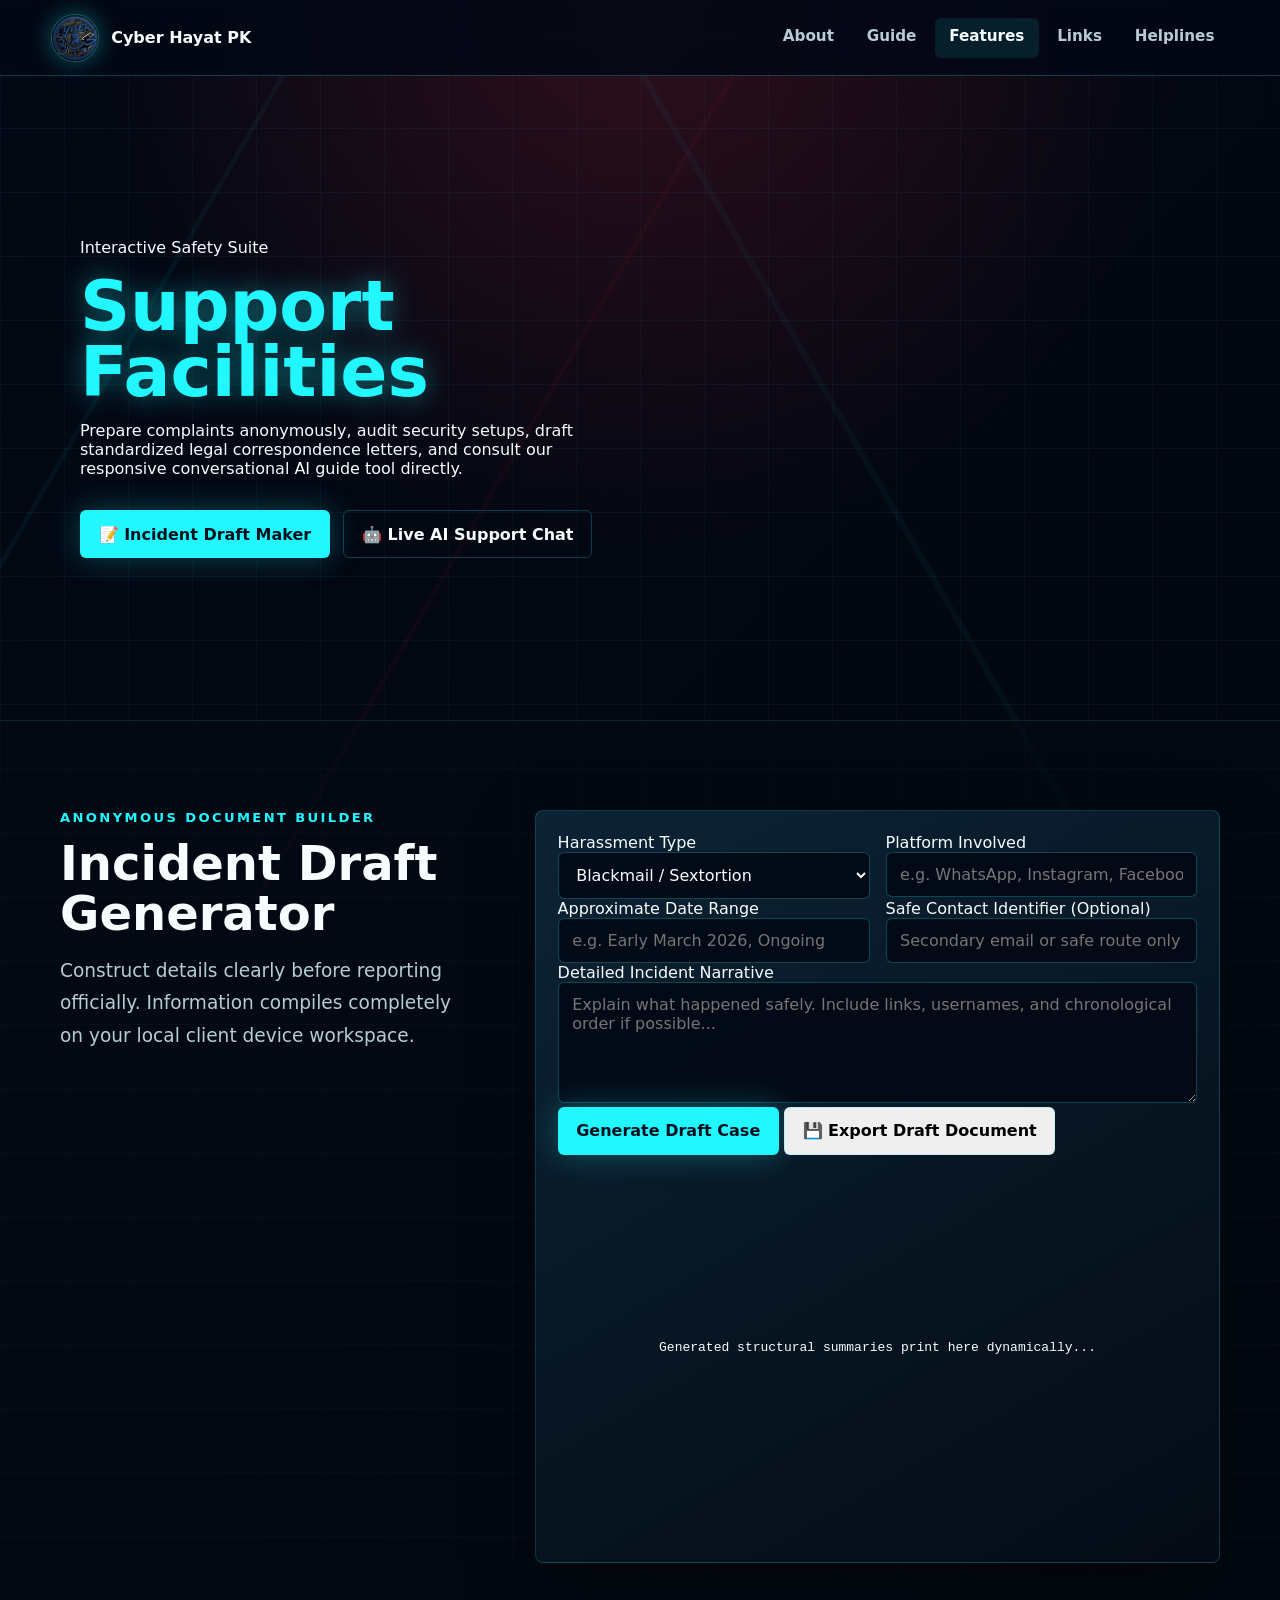
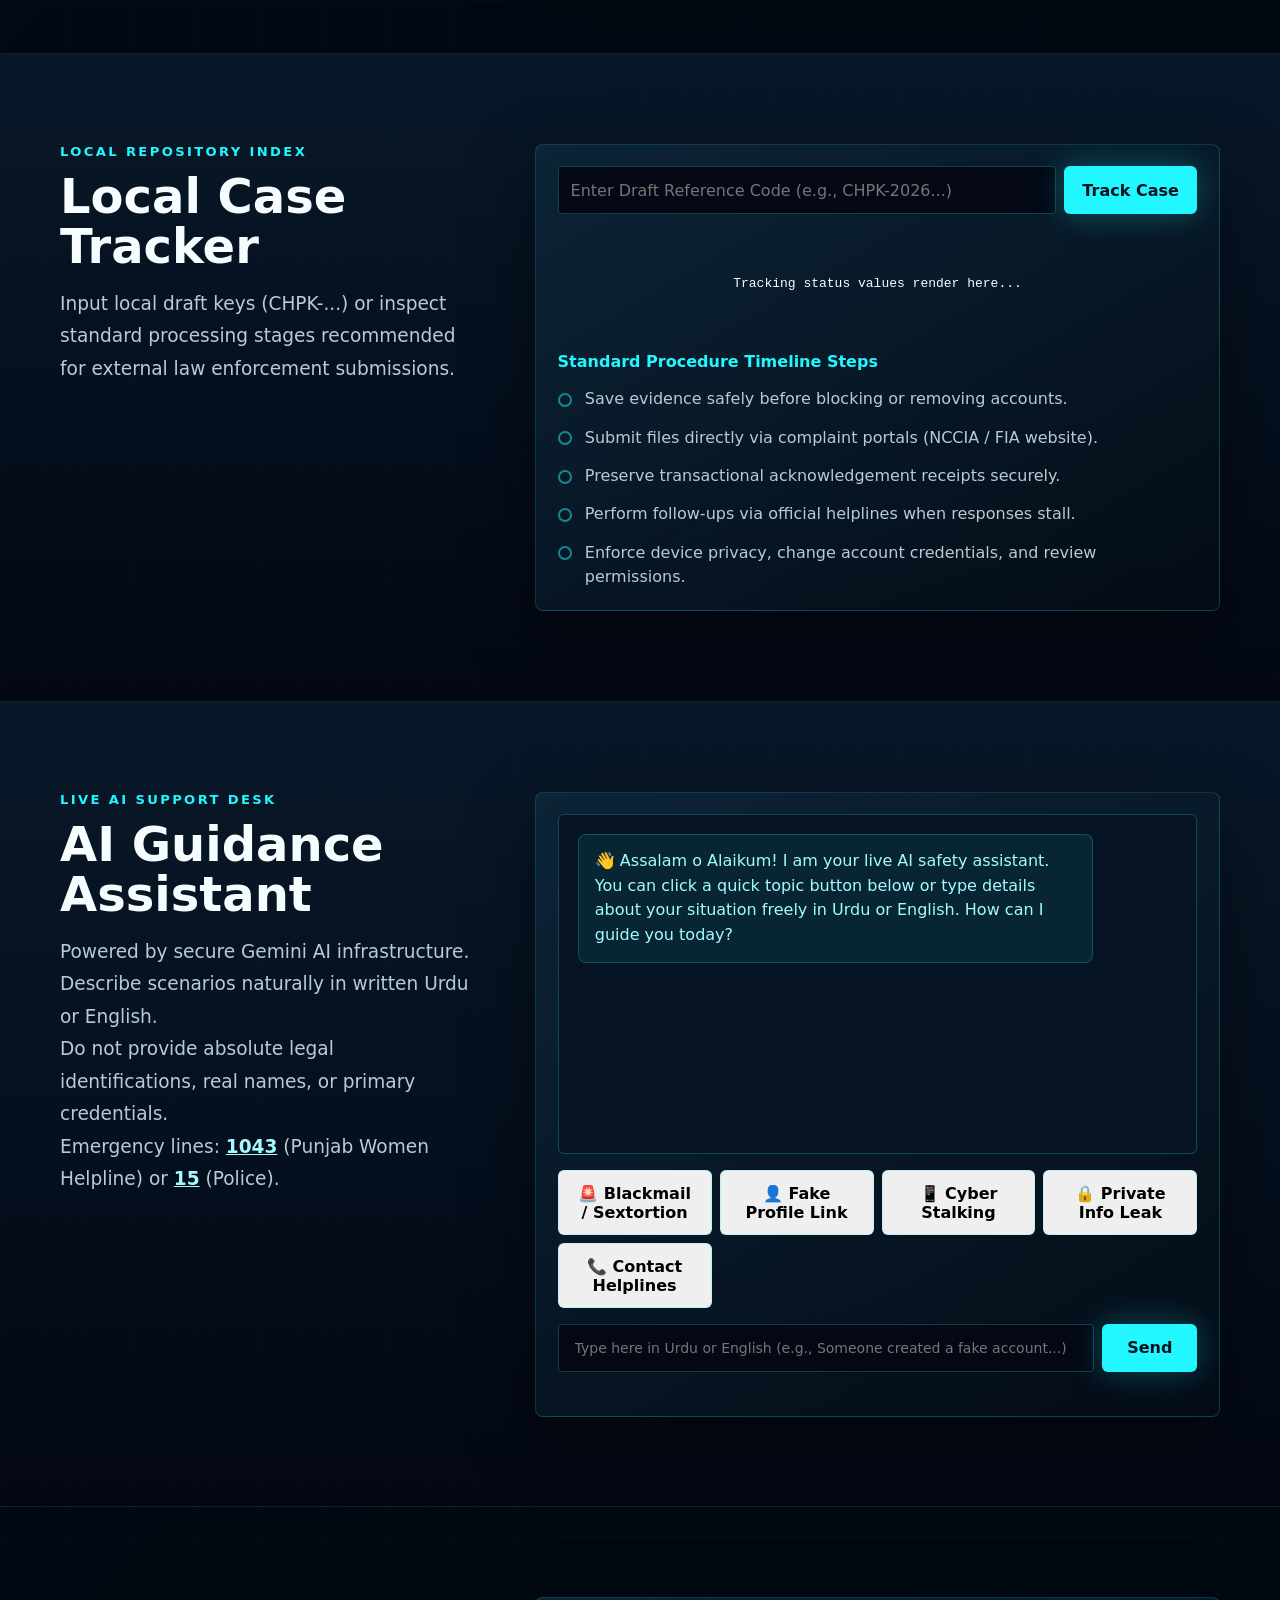
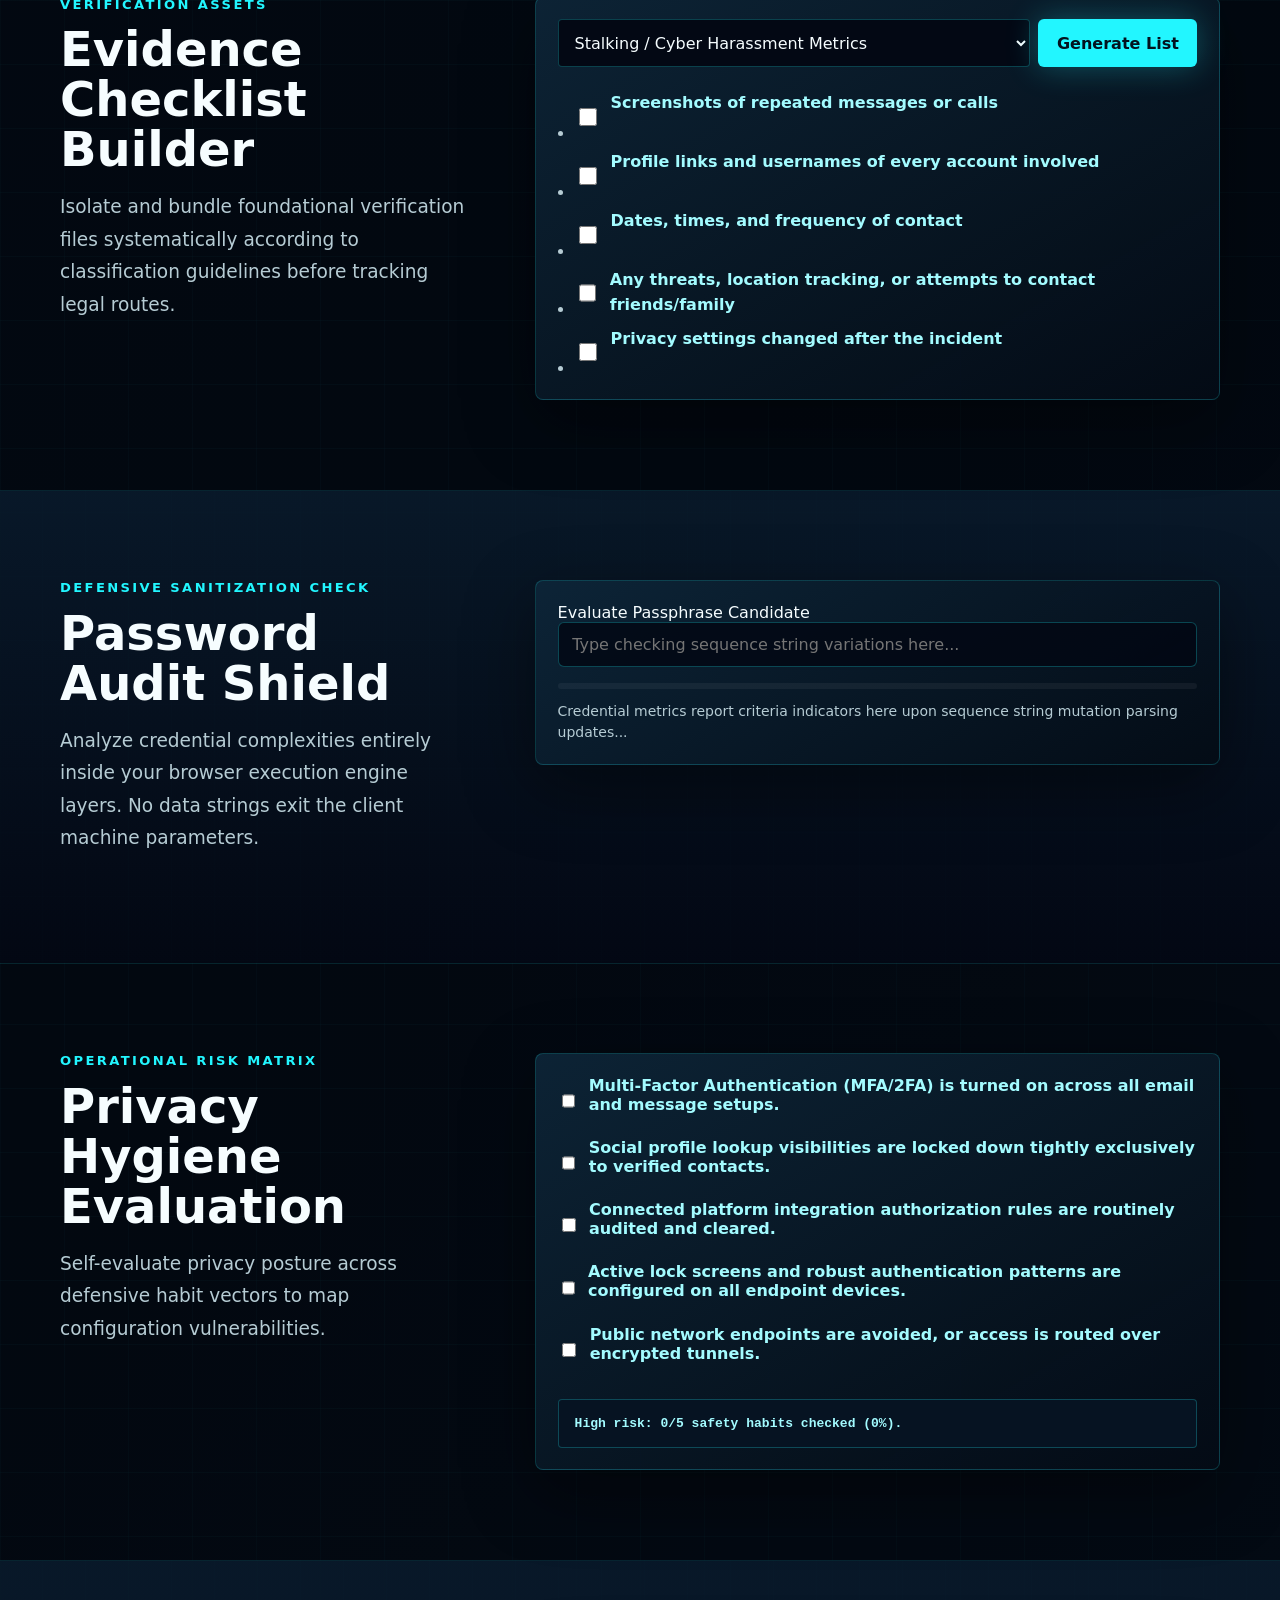
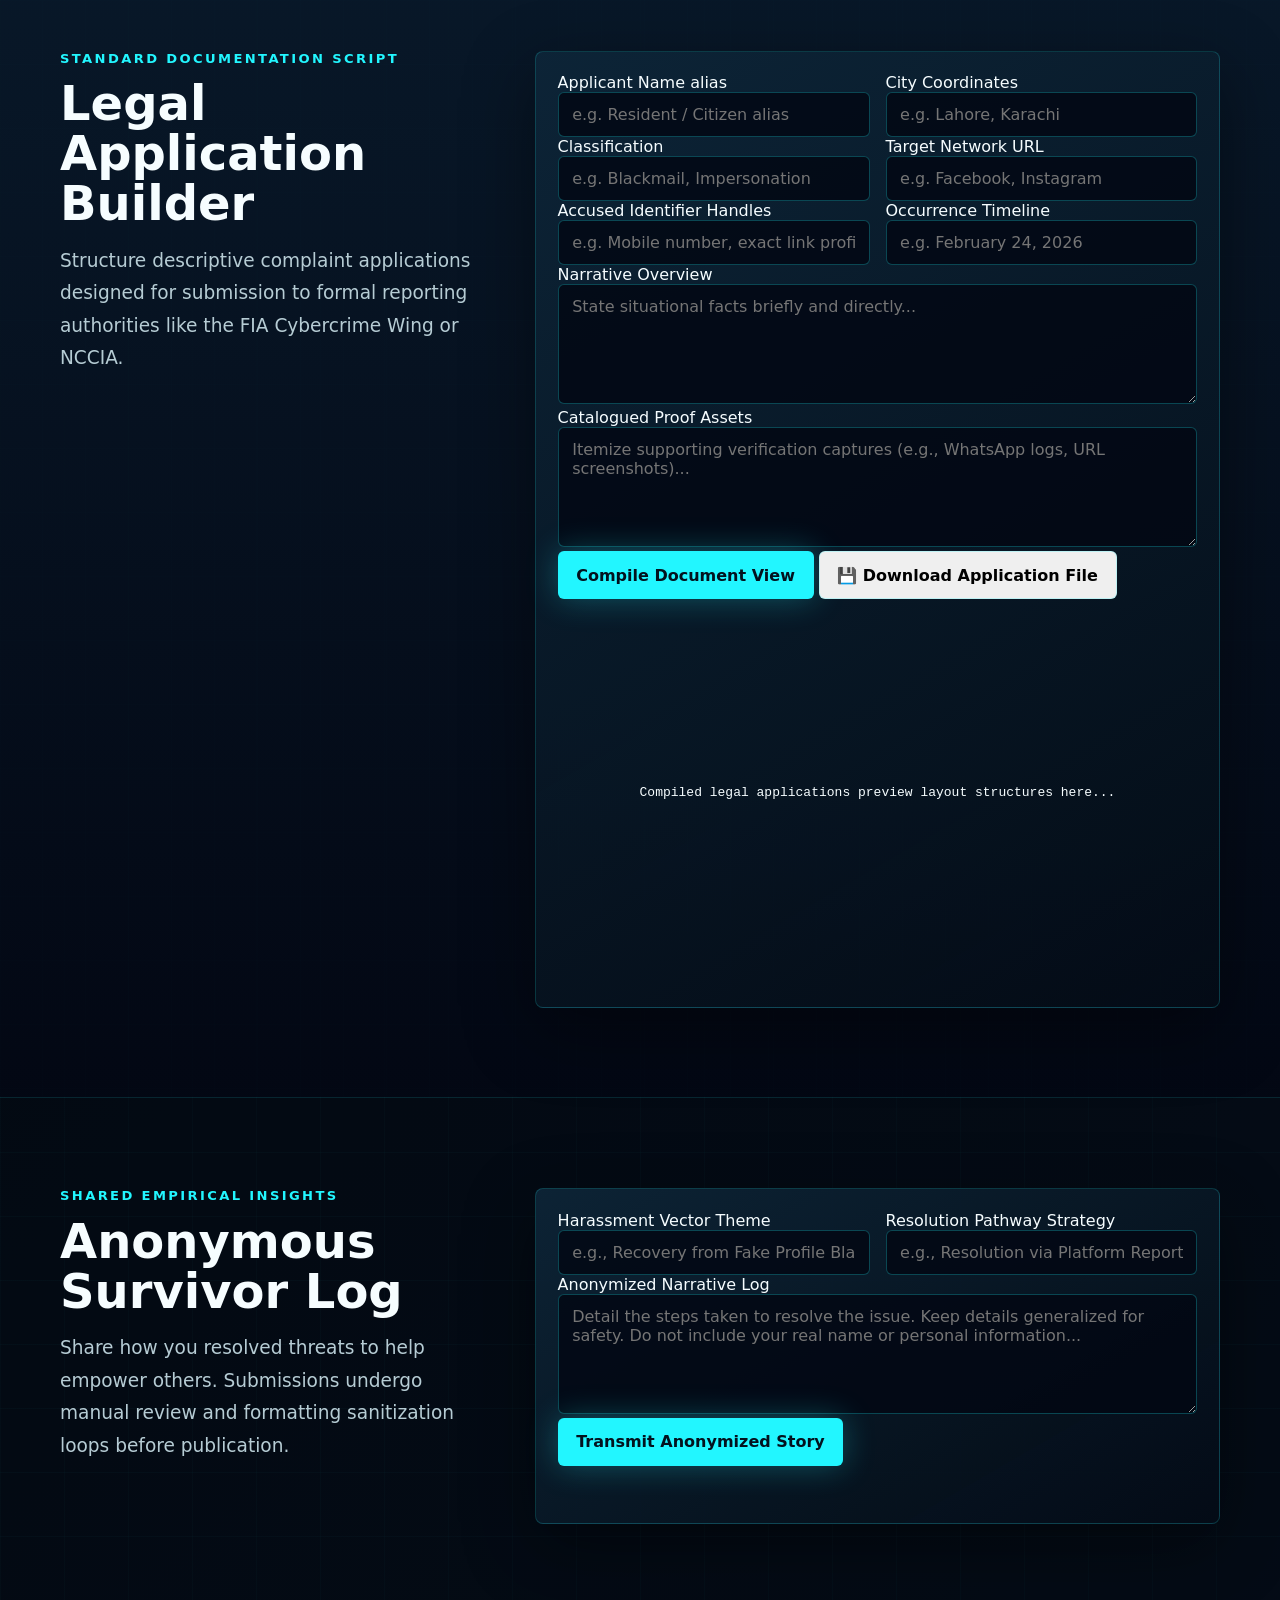
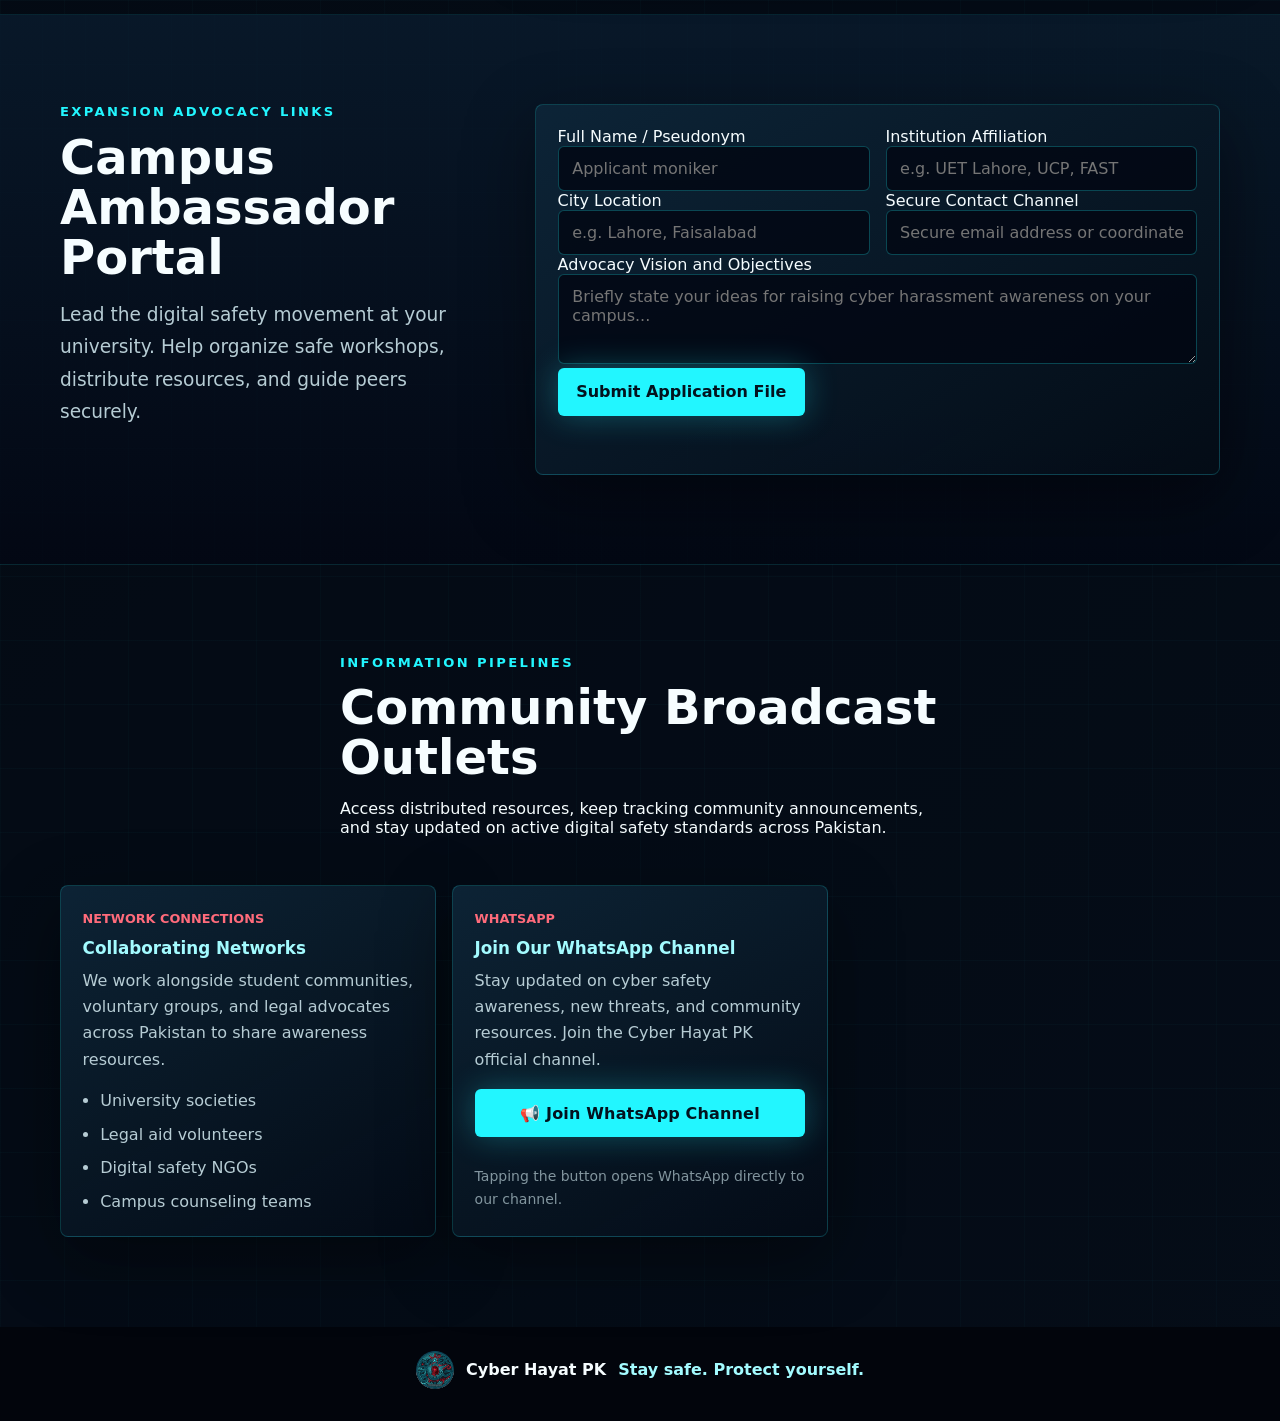
==== commit 32eb1d8e: "Update features.html" ====
--- a/features.html
+++ b/features.html
@@ -29,683 +29,314 @@
     </header>
 
     <main id="top">
-      <section class="features-hero" aria-labelledby="features-title">
-        <div class="features-copy">
-          <p class="eyebrow">More Facilities</p>
-          <h1 id="features-title">Cyber Safety Action Center</h1>
-          <p class="feature-intro">
-            A dedicated page for practical help: anonymous reporting drafts,
-            case follow-up guidance, chatbot-style support, legal rights,
-            Urdu guidance, community programs, and ready-to-use safety tools.
+      <section class="features-hero" aria-labelledby="hero-title">
+        <div class="container text-center">
+          <p class="hero-kicker">Interactive Safety Suite</p>
+          <h1 id="hero-title">Support Facilities</h1>
+          <p class="hero-subtitle">
+            Prepare complaints anonymously, audit security setups, draft standardized legal correspondence letters, and consult our responsive conversational AI guide tool directly.
           </p>
-          <div class="feature-hero-actions" aria-label="Feature page shortcuts">
-            <a class="button primary" href="#incident-report">Start Report Draft</a>
-            <a class="button ghost" href="#tools">Open Tools</a>
-          </div>
-        </div>
-
-        <div class="features-console" aria-label="Cyber Hayat PK feature dashboard visual">
-          <div class="console-topbar">
-            <span>Facility Dashboard</span>
-            <span>Live Guide</span>
-          </div>
-          <div class="console-screen">
-            <div class="circuit-visual" aria-hidden="true"></div>
-            <div class="console-stat-grid">
-              <div class="console-stat">
-                <strong>15</strong>
-                <span>Facilities added</span>
-              </div>
-              <div class="console-stat">
-                <strong>04</strong>
-                <span>Interactive tools</span>
-              </div>
-              <div class="console-stat">
-                <strong>02</strong>
-                <span>Languages planned</span>
-              </div>
-              <div class="console-stat">
-                <strong>24/7</strong>
-                <span>Self-help access</span>
-              </div>
-            </div>
-          </div>
-        </div>
-      </section>
-
-      <section class="band" id="facility-index" aria-labelledby="facility-index-title">
+          <div class="feature-hero-actions">
+            <a class="button primary" href="#incident-draft">📝 Incident Draft Maker</a>
+            <a class="button secondary" href="#chatbot">🤖 Live AI Support Chat</a>
+          </div>
+        </div>
+      </section>
+
+      <section class="band light-band" id="incident-draft" aria-labelledby="draft-title">
+        <div class="container tool-layout">
+          <div>
+            <p class="section-kicker">Anonymous Document Builder</p>
+            <h2 id="draft-title">Incident Draft Generator</h2>
+            <p class="feature-note">
+              Construct details clearly before reporting officially. Information compiles completely on your local client device workspace.
+            </p>
+          </div>
+          <div class="tool-panel">
+            <form id="incidentForm" autocomplete="off">
+              <div class="form-grid">
+                <div class="form-group">
+                  <label for="incidentType">Harassment Type</label>
+                  <select id="incidentType" required>
+                    <option value="Blackmail / Sextortion">Blackmail / Sextortion</option>
+                    <option value="Identity Impersonation">Fake Profile / Impersonation</option>
+                    <option value="Cyber Stalking">Continuous Stalking / Spamming</option>
+                    <option value="Doxing / Data Leak">Doxing (Private Info Leak)</option>
+                    <option value="Online Defamation / Bullying">Cyber Bullying / Defamation</option>
+                  </select>
+                </div>
+                <div class="form-group">
+                  <label for="incidentPlatform">Platform Involved</label>
+                  <input type="text" id="incidentPlatform" placeholder="e.g. WhatsApp, Instagram, Facebook" required />
+                </div>
+              </div>
+              <div class="form-grid">
+                <div class="form-group">
+                  <label for="incidentDate">Approximate Date Range</label>
+                  <input type="text" id="incidentDate" placeholder="e.g. Early March 2026, Ongoing" required />
+                </div>
+                <div class="form-group">
+                  <label for="incidentContact">Safe Contact Identifier (Optional)</label>
+                  <input type="text" id="incidentContact" placeholder="Secondary email or safe route only" />
+                </div>
+              </div>
+              <div class="form-group">
+                <label for="incidentDescription">Detailed Incident Narrative</label>
+                <textarea id="incidentDescription" rows="5" placeholder="Explain what happened safely. Include links, usernames, and chronological order if possible..." required></textarea>
+              </div>
+              <div class="form-actions-row">
+                <button class="button primary" type="submit">Generate Draft Case</button>
+                <button class="button secondary" type="button" id="exportIncident">💾 Export Draft Document</button>
+              </div>
+            </form>
+            <pre id="incidentResult" class="console-screen" aria-live="polite">Generated structural summaries print here dynamically...</pre>
+          </div>
+        </div>
+      </section>
+
+      <section class="band dark-band" id="case-tracker" aria-labelledby="tracker-title">
+        <div class="container tool-layout">
+          <div>
+            <p class="section-kicker">Local Repository Index</p>
+            <h2 id="tracker-title">Local Case Tracker</h2>
+            <p class="feature-note">
+              Input local draft keys (CHPK-...) or inspect standard processing stages recommended for external law enforcement submissions.
+            </p>
+          </div>
+          <div class="tool-panel">
+            <div style="display:flex;gap:0.5rem;margin-bottom:1.5rem;">
+              <input type="text" id="trackerInput" placeholder="Enter Draft Reference Code (e.g., CHPK-2026...)" style="flex:1;padding:0.75rem;border-radius:4px;border:1px solid var(--line);background:var(--bg);color:var(--text);" />
+              <button class="button primary" id="trackButton" style="white-space:nowrap;">Track Case</button>
+            </div>
+            <pre id="trackerOutput" class="console-screen" style="min-height:90px;margin-bottom:1.5rem;">Tracking status values render here...</pre>
+            <h4 style="color:var(--cyan);margin-bottom:0.75rem;">Standard Procedure Timeline Steps</h4>
+            <ul class="timeline" id="trackerTimeline">
+              <li>Save evidence safely before blocking or removing accounts.</li>
+              <li>Submit files directly via complaint portals (NCCIA / FIA website).</li>
+              <li>Preserve transactional acknowledgement receipts securely.</li>
+              <li>Perform follow-ups via official helplines when responses stall.</li>
+              <li>Enforce device privacy, change account credentials, and review permissions.</li>
+            </ul>
+          </div>
+        </div>
+      </section>
+
+      <section class="band dark-band" id="chatbot" aria-labelledby="chatbot-title">
+        <div class="container tool-layout">
+          <div>
+            <p class="section-kicker">Live AI Support Desk</p>
+            <h2 id="chatbot-title">AI Guidance Assistant</h2>
+            <p class="feature-note">
+              Powered by secure Gemini AI infrastructure. Describe scenarios naturally in written Urdu or English.<br />
+              Do not provide absolute legal identifications, real names, or primary credentials.<br />
+              Emergency lines: <a href="tel:1043" style="color:var(--cyan-soft); font-weight:600;">1043</a> (Punjab Women Helpline) or <a href="tel:15" style="color:var(--cyan-soft); font-weight:600;">15</a> (Police).
+            </p>
+          </div>
+          <div class="tool-panel">
+            <div id="chatWindow" class="chat-window" role="log" aria-live="polite" aria-label="Chat messages" 
+                 style="display:flex;flex-direction:column;gap:0.9rem;min-height:340px;max-height:420px;overflow-y:auto;scroll-behavior:smooth;padding:1.2rem;background:var(--bg-2);border:1px solid var(--line);border-radius:6px;margin-bottom:1rem;">
+            </div>
+            <div class="chat-options-grid" style="display:grid;grid-template-columns:repeat(auto-fit, minmax(135px, 1fr));gap:0.5rem;margin-bottom:1rem;">
+              <button class="button secondary text-sm" data-chat-topic="blackmail">🚨 Blackmail / Sextortion</button>
+              <button class="button secondary text-sm" data-chat-topic="fake">👤 Fake Profile Link</button>
+              <button class="button secondary text-sm" data-chat-topic="stalking">📱 Cyber Stalking</button>
+              <button class="button secondary text-sm" data-chat-topic="doxing">🔒 Private Info Leak</button>
+              <button class="button secondary text-sm" data-chat-topic="urgent">📞 Contact Helplines</button>
+            </div>
+            <form id="chatForm" style="display:flex;gap:0.5rem;align-items:stretch;" autocomplete="off">
+              <input type="text" id="chatInput" placeholder="Type here in Urdu or English (e.g., Someone created a fake account...)" required 
+                     style="flex:1;padding:0.75rem 1rem;background:var(--bg);border:1px solid var(--line);color:var(--text);border-radius:4px;font-size:14px;" />
+              <button type="submit" id="sendBtn" class="button primary" style="padding:0 1.5rem;white-space:nowrap;">Send</button>
+            </form>
+            <p id="chatStatus" style="font-size:12px;color:var(--muted);margin-top:6px;min-height:16px;margin-bottom:0; font-family:monospace;"></p>
+          </div>
+        </div>
+      </section>
+
+      <section class="band light-band" id="evidence-toolkit" aria-labelledby="evidence-title">
+        <div class="container tool-layout">
+          <div>
+            <p class="section-kicker">Verification Assets</p>
+            <h2 id="evidence-title">Evidence Checklist Builder</h2>
+            <p class="feature-note">
+              Isolate and bundle foundational verification files systematically according to classification guidelines before tracking legal routes.
+            </p>
+          </div>
+          <div class="tool-panel">
+            <div style="display:flex;gap:0.5rem;margin-bottom:1.5rem;">
+              <select id="evidenceType" style="flex:1;padding:0.75rem;border-radius:4px;border:1px solid var(--line);background:var(--bg);color:var(--text);">
+                <option value="stalking">Stalking / Cyber Harassment Metrics</option>
+                <option value="sextortion">Blackmail / Sextortion Traces</option>
+                <option value="impersonation">Identity Spoofing / Impersonation Items</option>
+                <option value="doxing">Doxing Data Elements</option>
+                <option value="bullying">Coordinated Defamation / Bullying Blocks</option>
+              </select>
+              <button class="button primary" id="buildChecklist" style="white-space:nowrap;">Generate List</button>
+            </div>
+            <div id="checklistOutput"></div>
+          </div>
+        </div>
+      </section>
+
+      <section class="band dark-band" id="credential-strength" aria-labelledby="meter-title">
+        <div class="container tool-layout">
+          <div>
+            <p class="section-kicker">Defensive Sanitization Check</p>
+            <h2 id="meter-title">Password Audit Shield</h2>
+            <p class="feature-note">
+              Analyze credential complexities entirely inside your browser execution engine layers. No data strings exit the client machine parameters.
+            </p>
+          </div>
+          <div class="tool-panel">
+            <div class="form-group">
+              <label for="passwordInput">Evaluate Passphrase Candidate</label>
+              <input type="text" id="passwordInput" placeholder="Type checking sequence string variations here..." />
+            </div>
+            <div class="password-meter-container" style="margin-top:1rem;margin-bottom:0.75rem;background:rgba(255,255,255,0.05);height:6px;border-radius:3px;overflow:hidden;position:relative;">
+              <div id="passwordMeter" style="--meter-width:0%; --meter-color:var(--red); width:var(--meter-width); background:var(--meter-color); height:100%; transition:width 0.25s ease, background 0.25s ease;"></div>
+            </div>
+            <p id="passwordFeedback" style="font-size:0.875rem;color:var(--muted);line-height:1.5;">
+              Credential metrics report criteria indicators here upon sequence string mutation parsing updates...
+            </p>
+          </div>
+        </div>
+      </section>
+
+      <section class="band light-band" id="safety-audit" aria-labelledby="audit-title">
+        <div class="container tool-layout">
+          <div>
+            <p class="section-kicker">Operational Risk Matrix</p>
+            <h2 id="audit-title">Privacy Hygiene Evaluation</h2>
+            <p class="feature-note">
+              Self-evaluate privacy posture across defensive habit vectors to map configuration vulnerabilities.
+            </p>
+          </div>
+          <div class="tool-panel">
+            <form id="auditForm">
+              <div style="display:flex;flex-direction:column;gap:0.75rem;">
+                <label class="checkbox-row"><input type="checkbox" /> Multi-Factor Authentication (MFA/2FA) is turned on across all email and message setups.</label>
+                <label class="checkbox-row"><input type="checkbox" /> Social profile lookup visibilities are locked down tightly exclusively to verified contacts.</label>
+                <label class="checkbox-row"><input type="checkbox" /> Connected platform integration authorization rules are routinely audited and cleared.</label>
+                <label class="checkbox-row"><input type="checkbox" /> Active lock screens and robust authentication patterns are configured on all endpoint devices.</label>
+                <label class="checkbox-row"><input type="checkbox" /> Public network endpoints are avoided, or access is routed over encrypted tunnels.</label>
+              </div>
+            </form>
+            <div id="auditResult" style="margin-top:1.5rem;padding:1rem;background:var(--bg-2);border:1px solid var(--line);border-radius:4px;color:var(--cyan-soft);font-weight:600;font-family:monospace;">
+              Awaiting selection parameters...
+            </div>
+          </div>
+        </div>
+      </section>
+
+      <section class="band dark-band" id="complaint-generator" aria-labelledby="letter-title">
+        <div class="container tool-layout">
+          <div>
+            <p class="section-kicker">Standard Documentation Script</p>
+            <h2 id="letter-title">Legal Application Builder</h2>
+            <p class="feature-note">
+              Structure descriptive complaint applications designed for submission to formal reporting authorities like the FIA Cybercrime Wing or NCCIA.
+            </p>
+          </div>
+          <div class="tool-panel">
+            <form id="letterForm">
+              <div class="form-grid">
+                <div class="form-group"><label for="letterName">Applicant Name alias</label><input type="text" id="letterName" placeholder="e.g. Resident / Citizen alias" /></div>
+                <div class="form-group"><label for="letterCity">City Coordinates</label><input type="text" id="letterCity" placeholder="e.g. Lahore, Karachi" /></div>
+              </div>
+              <div class="form-grid">
+                <div class="form-group"><label for="letterType">Classification</label><input type="text" id="letterType" placeholder="e.g. Blackmail, Impersonation" /></div>
+                <div class="form-group"><label for="letterPlatform">Target Network URL</label><input type="text" id="letterPlatform" placeholder="e.g. Facebook, Instagram" /></div>
+              </div>
+              <div class="form-grid">
+                <div class="form-group"><label for="letterAccused">Accused Identifier Handles</label><input type="text" id="letterAccused" placeholder="e.g. Mobile number, exact link profile URL" /></div>
+                <div class="form-group"><label for="letterDate">Occurrence Timeline</label><input type="text" id="letterDate" placeholder="e.g. February 24, 2026" /></div>
+              </div>
+              <div class="form-group"><label for="letterSummary">Narrative Overview</label><textarea id="letterSummary" rows="3" placeholder="State situational facts briefly and directly..."></textarea></div>
+              <div class="form-group"><label for="letterEvidence">Catalogued Proof Assets</label><textarea id="letterEvidence" rows="3" placeholder="Itemize supporting verification captures (e.g., WhatsApp logs, URL screenshots)..."></textarea></div>
+              <div class="form-actions-row">
+                <button class="button primary" type="submit">Compile Document View</button>
+                <button class="button secondary" type="button" id="downloadLetter">💾 Download Application File</button>
+              </div>
+            </form>
+            <pre id="letterPreview" class="console-screen" style="white-space:pre-wrap;">Compiled legal applications preview layout structures here...</pre>
+          </div>
+        </div>
+      </section>
+
+      <section class="band light-band" id="community-stories" aria-labelledby="stories-title">
+        <div class="container tool-layout">
+          <div>
+            <p class="section-kicker">Shared Empirical Insights</p>
+            <h2 id="stories-title">Anonymous Survivor Log</h2>
+            <p class="feature-note">
+              Share how you resolved threats to help empower others. Submissions undergo manual review and formatting sanitization loops before publication.
+            </p>
+          </div>
+          <div class="tool-panel">
+            <form id="storyForm">
+              <div class="form-grid">
+                <div class="form-group">
+                  <label for="storyTheme">Harassment Vector Theme</label>
+                  <input type="text" id="storyTheme" placeholder="e.g., Recovery from Fake Profile Blackmail" required />
+                </div>
+                <div class="form-group">
+                  <label for="storyOutcome">Resolution Pathway Strategy</label>
+                  <input type="text" id="storyOutcome" placeholder="e.g., Resolution via Platform Reporting & FIA Assistance" required />
+                </div>
+              </div>
+              <div class="form-group">
+                <label for="storyText">Anonymized Narrative Log</label>
+                <textarea id="storyText" rows="4" placeholder="Detail the steps taken to resolve the issue. Keep details generalized for safety. Do not include your real name or personal information..." required></textarea>
+              </div>
+              <button class="button primary" type="submit">Transmit Anonymized Story</button>
+            </form>
+            <p id="storyResult" style="margin-top:1rem;font-weight:600;font-size:14px;color:var(--cyan-soft);min-height:20px;"></p>
+          </div>
+        </div>
+      </section>
+
+      <section class="band dark-band" id="campus-program" aria-labelledby="ambassador-title">
+        <div class="container tool-layout">
+          <div>
+            <p class="section-kicker">Expansion Advocacy Links</p>
+            <h2 id="ambassador-title">Campus Ambassador Portal</h2>
+            <p class="feature-note">
+              Lead the digital safety movement at your university. Help organize safe workshops, distribute resources, and guide peers securely.
+            </p>
+          </div>
+          <div class="tool-panel">
+            <form id="ambassadorForm">
+              <div class="form-grid">
+                <div class="form-group"><label for="ambassadorName">Full Name / Pseudonym</label><input type="text" id="ambassadorName" placeholder="Applicant moniker" required /></div>
+                <div class="form-group"><label for="ambassadorCampus">Institution Affiliation</label><input type="text" id="ambassadorCampus" placeholder="e.g. UET Lahore, UCP, FAST" required /></div>
+              </div>
+              <div class="form-grid">
+                <div class="form-group"><label for="ambassadorCity">City Location</label><input type="text" id="ambassadorCity" placeholder="e.g. Lahore, Faisalabad" required /></div>
+                <div class="form-group"><label for="ambassadorContact">Secure Contact Channel</label><input type="text" id="ambassadorContact" placeholder="Secure email address or coordinate" required /></div>
+              </div>
+              <div class="form-group">
+                <label for="ambassadorWhy">Advocacy Vision and Objectives</label>
+                <textarea id="ambassadorWhy" rows="3" placeholder="Briefly state your ideas for raising cyber harassment awareness on your campus..." required></textarea>
+              </div>
+              <button class="button primary" type="submit">Submit Application File</button>
+            </form>
+            <p id="ambassadorResult" style="margin-top:1rem;font-weight:600;font-size:14px;color:var(--cyan-soft);min-height:20px;white-space:pre-wrap;"></p>
+          </div>
+        </div>
+      </section>
+
+      <section class="band light-band" id="broadcast-feed" aria-labelledby="broadcast-title">
         <div class="container">
-          <div class="section-heading">
-            <p class="section-kicker">Feature Map</p>
-            <h2 id="facility-index-title">Everything Added on This Page</h2>
-            <p class="feature-note">
-              These facilities are frontend-ready. Forms save drafts in the browser
-              and generate text outputs until you connect a secure backend.
-            </p>
-          </div>
-
-          <div class="facility-grid">
-            <article class="facility-card">
-              <span class="feature-icon">01</span>
-              <h3>Anonymous Incident Reporting</h3>
-              <p>Draft a report without collecting names or CNIC on the website.</p>
-              <a href="#incident-report">Open report draft</a>
-            </article>
-            <article class="facility-card">
-              <span class="feature-icon">02</span>
-              <h3>Case Tracker</h3>
-              <p>Show victims what usually happens after saving evidence and filing.</p>
-              <a href="#case-tracker">Track next steps</a>
-            </article>
-            <article class="facility-card">
-              <span class="feature-icon">03</span>
-              <h3>Guided Chatbot</h3>
-              <p>Choice-based support for blackmail, fake accounts, stalking, and doxing.</p>
-              <a href="#chatbot">Open guide</a>
-            </article>
-            <article class="facility-card">
-              <span class="feature-icon">04</span>
-              <h3>Harassment Type Library</h3>
-              <p>Plain examples, law signals, and reporting actions for common cases.</p>
-              <a href="#library">Read library</a>
-            </article>
-            <article class="facility-card">
-              <span class="feature-icon">05</span>
-              <h3>Legal Rights Section</h3>
-              <p>PECA-focused guidance with official reference links and safety caveats.</p>
-              <a href="#legal-rights">View rights</a>
-            </article>
-            <article class="facility-card">
-              <span class="feature-icon">06</span>
-              <h3>Urdu Language Support</h3>
-              <p>A bilingual quick guide that can expand into a full Urdu site mode.</p>
-              <a href="#urdu-support">Switch language</a>
-            </article>
-            <article class="facility-card">
-              <span class="feature-icon">07</span>
-              <h3>Survivor Stories</h3>
-              <p>Anonymous story cards plus a local story draft form.</p>
-              <a href="#community">Share story</a>
-            </article>
-            <article class="facility-card">
-              <span class="feature-icon">08</span>
-              <h3>Campus Ambassadors</h3>
-              <p>Student signup draft for campus awareness representation.</p>
-              <a href="#ambassadors">Join program</a>
-            </article>
-            <article class="facility-card">
-              <span class="feature-icon">09</span>
-              <h3>Blog and News</h3>
-              <p>Awareness updates, new scam tactics, and active campaign posts.</p>
-              <a href="#news">Read updates</a>
-            </article>
-            <article class="facility-card">
-              <span class="feature-icon">10</span>
-              <h3>Evidence Checklist Generator</h3>
-              <p>Select a case type and receive a customized evidence list.</p>
-              <a href="#evidence-tool">Build checklist</a>
-            </article>
-            <article class="facility-card">
-              <span class="feature-icon">11</span>
-              <h3>Password and Security Quiz</h3>
-              <p>Check password strength and account safety habits.</p>
-              <a href="#security-tools">Run audit</a>
-            </article>
-            <article class="facility-card">
-              <span class="feature-icon">12</span>
-              <h3>Complaint Letter Generator</h3>
-              <p>Create a ready-to-edit complaint letter for official channels.</p>
-              <a href="#letter-tool">Generate letter</a>
-            </article>
-            <article class="facility-card">
-              <span class="feature-icon">13</span>
-              <h3>Press Coverage</h3>
-              <p>Slots for verified media mentions, interviews, and campaign coverage.</p>
-              <a href="#trust">View press area</a>
-            </article>
-            <article class="facility-card">
-              <span class="feature-icon">14</span>
-              <h3>Partner Organizations</h3>
-              <p>Space for verified NGO, university, legal, or safety partners.</p>
-              <a href="#partners">View partners</a>
-            </article>
-            <article class="facility-card">
-              <span class="feature-icon">15</span>
-              <h3>WhatsApp Community</h3>
-              <p>A WhatsApp sharing path for awareness updates and community growth.</p>
-              <a href="#whatsapp">Open WhatsApp</a>
-            </article>
-          </div>
-        </div>
-      </section>
-
-      <section class="band dark-band" id="incident-report" aria-labelledby="report-title">
-        <div class="container feature-two-column">
-          <div>
-            <p class="section-kicker">Private First Step</p>
-            <h2 id="report-title">Anonymous Incident Reporting Form</h2>
-            <p class="feature-note">
-              This creates a private draft on the user’s browser. It does not send
-              information to Cyber Hayat PK, NCCIA, FIA, or any third party until
-              you connect a secure backend and privacy policy.
-            </p>
-          </div>
-
-          <div class="tool-panel">
-            <form id="incidentForm" class="form-grid">
-              <div class="form-field">
-                <label for="incidentType">Harassment type</label>
-                <select id="incidentType" required>
-                  <option value="">Choose type</option>
-                  <option value="Blackmail or sextortion">Blackmail or sextortion</option>
-                  <option value="Fake account or impersonation">Fake account or impersonation</option>
-                  <option value="Cyber stalking">Cyber stalking</option>
-                  <option value="Doxing or privacy leak">Doxing or privacy leak</option>
-                  <option value="Online bullying or threats">Online bullying or threats</option>
-                  <option value="Hate speech or disinformation">Hate speech or disinformation</option>
-                </select>
-              </div>
-              <div class="form-field">
-                <label for="incidentPlatform">Platform</label>
-                <input id="incidentPlatform" type="text" placeholder="Instagram, WhatsApp, Facebook..." />
-              </div>
-              <div class="form-field">
-                <label for="incidentDate">Approximate date</label>
-                <input id="incidentDate" type="date" />
-              </div>
-              <div class="form-field">
-                <label for="incidentContact">Safe contact optional</label>
-                <input id="incidentContact" type="text" placeholder="Email or phone only if safe" />
-              </div>
-              <div class="form-field full">
-                <label for="incidentDescription">Brief description</label>
-                <textarea id="incidentDescription" required placeholder="Write what happened, usernames, links, and what evidence you already saved."></textarea>
-              </div>
-              <label class="checkbox-row form-field full">
-                <input id="incidentConfirm" type="checkbox" required />
-                <span>I understand this is a private draft, not an official complaint submission.</span>
-              </label>
-              <div class="form-actions form-field full">
-                <button class="button primary" type="submit">Save Anonymous Draft</button>
-                <button class="button ghost" type="button" id="exportIncident">Export Draft</button>
-              </div>
-            </form>
-            <div id="incidentResult" class="output-box" aria-live="polite">
-              Your draft case ID will appear here after saving.
-            </div>
-          </div>
-        </div>
-      </section>
-
-      <section class="band" id="case-tracker" aria-labelledby="tracker-title">
-        <div class="container tool-layout">
-          <div>
-            <p class="section-kicker">After Reporting</p>
-            <h2 id="tracker-title">Case Tracker and Status Updates</h2>
-            <p class="feature-note">
-              Use this section to explain the normal path after filing with an
-              official portal: evidence, complaint submission, acknowledgement,
-              review, follow-up, and safety planning.
-            </p>
-          </div>
-
-          <div class="tool-panel">
-            <h3>Track a local draft or official number</h3>
-            <div class="form-grid">
-              <div class="form-field">
-                <label for="trackerInput">Case or acknowledgement ID</label>
-                <input id="trackerInput" type="text" placeholder="Example: CHPK-20260521-1234" />
-              </div>
-              <div class="form-field">
-                <label>&nbsp;</label>
-                <button class="button primary" id="trackButton" type="button">Check Status</button>
-              </div>
-            </div>
-            <div id="trackerOutput" class="output-box" aria-live="polite">
-              Enter a local draft ID from this page or an official complaint number.
-            </div>
-            <ol id="trackerTimeline" class="timeline">
-              <li class="is-active">Save evidence before blocking or deleting messages.</li>
-              <li>Submit the complaint through the official NCCIA/FIA portal or office.</li>
-              <li>Keep the acknowledgement number and any email or SMS replies.</li>
-              <li>Follow up with the official office or helpline if there is no response.</li>
-              <li>Update passwords, privacy settings, and trusted contacts.</li>
-            </ol>
-          </div>
-        </div>
-      </section>
-
-      <section class="band dark-band" id="chatbot" aria-labelledby="chatbot-title">
-        <div class="container tool-layout">
-          <div>
-            <p class="section-kicker">Guided Help</p>
-            <h2 id="chatbot-title">AI-Style Support Chatbot</h2>
-            <p class="feature-note">
-              This version is a safe frontend guide with preset responses. To use
-              Claude or another AI model later, connect it through a backend so no
-              API key is exposed in the browser.
-            </p>
-          </div>
-
-          <div class="tool-panel">
-            <div id="chatWindow" class="chat-window" aria-live="polite"></div>
-            <div class="chat-options" aria-label="Chatbot quick choices">
-              <button class="chip-button" type="button" data-chat-topic="blackmail">I am being blackmailed</button>
-              <button class="chip-button" type="button" data-chat-topic="fake">Someone made a fake account</button>
-              <button class="chip-button" type="button" data-chat-topic="stalking">I am being stalked online</button>
-              <button class="chip-button" type="button" data-chat-topic="doxing">My private info was shared</button>
-              <button class="chip-button" type="button" data-chat-topic="urgent">I feel unsafe right now</button>
-            </div>
-          </div>
-        </div>
-      </section>
-
-      <section class="band" id="library" aria-labelledby="library-title">
-        <div class="container">
-          <div class="section-heading">
-            <p class="section-kicker">Content Library</p>
-            <h2 id="library-title">Harassment Type Library</h2>
-            <p class="feature-note">
-              Short, practical explainers for the incidents Pakistani students
-              and families most often need to understand quickly.
-            </p>
-          </div>
-
-          <div class="library-grid">
-            <article class="harassment-card">
-              <h3>Cyber Stalking</h3>
-              <p>Repeated monitoring, unwanted messages, threats, or tracking across accounts.</p>
-              <ul>
-                <li>Save usernames, links, timestamps, and screenshots.</li>
-                <li>Record repeated contact patterns before blocking.</li>
-                <li>PECA may treat repeated online surveillance or unwanted contact as cyber stalking.</li>
-              </ul>
-            </article>
-            <article class="harassment-card">
-              <h3>Doxing</h3>
-              <p>Sharing private phone numbers, addresses, photos, or family details to intimidate someone.</p>
-              <ul>
-                <li>Capture the public post, comments, and share links.</li>
-                <li>Ask trusted people not to engage with the post.</li>
-                <li>Report to the platform and official channels if safety is at risk.</li>
-              </ul>
-            </article>
-            <article class="harassment-card">
-              <h3>Sextortion</h3>
-              <p>Threatening to share private or intimate content to force money, silence, or more content.</p>
-              <ul>
-                <li>Do not pay or send more material.</li>
-                <li>Save threats, payment demands, accounts, and phone numbers.</li>
-                <li>Use official complaint channels and contact a trusted person immediately.</li>
-              </ul>
-            </article>
-            <article class="harassment-card">
-              <h3>Impersonation</h3>
-              <p>Fake accounts using someone’s name, photos, school, workplace, or identity details.</p>
-              <ul>
-                <li>Copy the profile URL and screenshot the profile and messages.</li>
-                <li>Report the fake account inside the platform.</li>
-                <li>Identity misuse can be relevant under PECA provisions on identity information.</li>
-              </ul>
-            </article>
-            <article class="harassment-card">
-              <h3>Hate Speech</h3>
-              <p>Targeted abuse based on religion, gender, ethnicity, disability, or identity.</p>
-              <ul>
-                <li>Save the original post and surrounding context.</li>
-                <li>Report content that incites harm or coordinated abuse.</li>
-                <li>Escalate urgent threats to police or official cybercrime channels.</li>
-              </ul>
-            </article>
-            <article class="harassment-card">
-              <h3>Disinformation</h3>
-              <p>False claims, edited media, or smear posts designed to damage reputation.</p>
-              <ul>
-                <li>Save the original post before it is deleted or edited.</li>
-                <li>Collect proof showing the claim is false.</li>
-                <li>Avoid public arguments that may spread the content further.</li>
-              </ul>
-            </article>
-          </div>
-        </div>
-      </section>
-
-      <section class="band dark-band" id="legal-rights" aria-labelledby="rights-title">
-        <div class="container">
-          <div class="section-heading">
-            <p class="section-kicker">Know Your Rights</p>
-            <h2 id="rights-title">Legal Rights and Urdu Support</h2>
-            <p class="feature-note">
-              This is awareness information, not legal advice. Cyber laws can be
-              amended, so users should verify details with official sources,
-              lawyers, or rights organizations before relying on penalties.
-            </p>
-          </div>
-
-          <div class="rights-grid">
-            <article class="rights-card">
-              <h3>PECA 2016 in Simple Words</h3>
-              <p>
-                Pakistan’s Prevention of Electronic Crimes Act covers several
-                electronic offences, including misuse of identity information,
-                privacy/modesty harms, cyber stalking, spoofing, and other
-                computer-related offences.
-              </p>
-              <ul>
-                <li>Relevant sections can depend on facts and evidence.</li>
-                <li>Punishments may include fines and imprisonment.</li>
-                <li>Serious threats, intimate-image abuse, minors, or physical danger need urgent support.</li>
-              </ul>
-            </article>
-            <article class="rights-card">
-              <h3>Official References</h3>
-              <p>
-                Link users to official material instead of copying long legal
-                text into the page.
-              </p>
-              <ul>
-                <li><a href="https://pcsw.punjab.gov.pk/prevention-of-electronic-crimes-act-2016" target="_blank" rel="noopener noreferrer">PCSW PECA overview</a></li>
-                <li><a href="https://www.pakistancode.gov.pk/pdffiles/administrator6a061efe0ed5bd153fa8b79b8eb4cba7.pdf" target="_blank" rel="noopener noreferrer">Pakistan Code PECA PDF</a></li>
-                <li><a href="https://complaint.nccia.gov.pk/" target="_blank" rel="noopener noreferrer">NCCIA complaint portal</a></li>
-              </ul>
-            </article>
-          </div>
-
-          <div class="legal-disclaimer">
-            If someone is in immediate physical danger, they should contact local
-            emergency services or a trusted nearby adult/person first. A website
-            guide should support safety decisions, not delay urgent help.
-          </div>
-
-          <div class="language-panel" id="urdu-support">
-            <p class="section-kicker">Urdu Language Support</p>
-            <h3>Quick Safety Guide</h3>
-            <div class="language-actions">
-              <button class="lang-button is-active" type="button" data-language="en">English</button>
-              <button class="lang-button" type="button" data-language="ur">Urdu</button>
-            </div>
-            <div class="lang-en">
-              <p>
-                Save screenshots, links, usernames, dates, and phone numbers.
-                Do not delete chats before documenting them. Change passwords,
-                enable two factor authentication, and report through official
-                channels when safe.
-              </p>
-            </div>
-            <div class="lang-ur" lang="ur">
-              <p>
-                فوراً اسکرین شاٹس، لنکس، یوزر نیم، تاریخیں اور فون نمبرز محفوظ کریں۔
-                ثبوت محفوظ کرنے سے پہلے چیٹس ڈیلیٹ نہ کریں۔ پاس ورڈ تبدیل کریں،
-                دو مرحلوں والی سکیورٹی آن کریں، اور جب محفوظ ہو تو سرکاری چینلز
-                کے ذریعے رپورٹ کریں۔
-              </p>
-            </div>
-          </div>
-        </div>
-      </section>
-
-      <section class="band" id="community" aria-labelledby="community-title">
-        <div class="container">
-          <div class="section-heading">
-            <p class="section-kicker">Community Features</p>
-            <h2 id="community-title">Stories, Ambassadors, and Updates</h2>
-          </div>
-
-          <div class="community-grid">
-            <article class="story-card">
-              <span class="story-meta">Anonymous Story</span>
-              <h3>“I told one trusted friend first.”</h3>
-              <p>
-                A student saved screenshots, locked her profile, and asked a
-                trusted classmate to stay with her while she reported the account.
-              </p>
-            </article>
-            <article class="story-card">
-              <span class="story-meta">Anonymous Story</span>
-              <h3>“The fake account came down.”</h3>
-              <p>
-                After collecting links and profile screenshots, the victim filed
-                platform reports and kept the official complaint number for follow-up.
-              </p>
-            </article>
-            <article class="tool-panel">
-              <h3>Share an Anonymous Story</h3>
-              <form id="storyForm" class="form-grid">
-                <div class="form-field">
-                  <label for="storyTheme">Theme</label>
-                  <input id="storyTheme" type="text" placeholder="Example: fake account" />
-                </div>
-                <div class="form-field">
-                  <label for="storyOutcome">Outcome</label>
-                  <input id="storyOutcome" type="text" placeholder="Example: reported safely" />
-                </div>
-                <div class="form-field full">
-                  <label for="storyText">Story draft</label>
-                  <textarea id="storyText" placeholder="Keep it anonymous. Remove names, phone numbers, usernames, and locations."></textarea>
-                </div>
-                <div class="form-field full">
-                  <button class="button primary" type="submit">Add Story Draft</button>
-                </div>
-              </form>
-              <div id="storyResult" class="output-box" aria-live="polite">Story drafts appear here locally.</div>
-            </article>
-          </div>
-
-          <div class="feature-two-column tool-panel" id="ambassadors">
-            <div>
-              <p class="section-kicker">Campus Program</p>
-              <h3>Campus Ambassador Signup</h3>
-              <p>
-                Use this form to collect student interest once you connect a
-                secure form service. It is useful for workshops, awareness booths,
-                hostel sessions, and reporting guidance circles.
-              </p>
-            </div>
-            <form id="ambassadorForm" class="form-grid">
-              <div class="form-field">
-                <label for="ambassadorName">Name</label>
-                <input id="ambassadorName" type="text" placeholder="Student name" />
-              </div>
-              <div class="form-field">
-                <label for="ambassadorCampus">University or college</label>
-                <input id="ambassadorCampus" type="text" placeholder="Campus name" />
-              </div>
-              <div class="form-field">
-                <label for="ambassadorCity">City</label>
-                <input id="ambassadorCity" type="text" placeholder="City" />
-              </div>
-              <div class="form-field">
-                <label for="ambassadorContact">Contact (Email or WhatsApp)</label>
-                <input id="ambassadorContact" type="text" placeholder="Email or WhatsApp number" />
-              </div>
-              <div class="form-field full">
-                <label for="ambassadorWhy">Why do you want to join?</label>
-                <textarea id="ambassadorWhy" placeholder="Briefly tell us why you want to be a campus ambassador for Cyber Hayat PK."></textarea>
-              </div>
-              <div class="form-field full">
-                <button class="button primary" type="submit">Apply as Ambassador</button>
-              </div>
-              <div id="ambassadorResult" class="output-box form-field full" aria-live="polite">
-                Ambassador signup drafts appear here.
-              </div>
-            </form>
-          </div>
-
-          <div id="news">
-            <div class="section-heading">
-              <p class="section-kicker">Blog and News</p>
-              <h2>Awareness Updates</h2>
-            </div>
-            <div class="post-grid">
-              <article class="post-card">
-                <span class="post-meta">Safety Tip</span>
-                <h3>Before you block, document.</h3>
-                <p>Blocking is important, but first save links, screenshots, dates, and account identifiers.</p>
-              </article>
-              <article class="post-card">
-                <span class="post-meta">Campus Guide</span>
-                <h3>Run a 20-minute cyber safety session.</h3>
-                <p>Start with privacy settings, evidence saving, trusted contacts, and official support links.</p>
-              </article>
-            </div>
-          </div>
-        </div>
-      </section>
-
-      <section class="band dark-band" id="tools" aria-labelledby="tools-title">
-        <div class="container">
-          <div class="section-heading">
-            <p class="section-kicker">Utility Tools</p>
-            <h2 id="tools-title">Evidence, Security, and Complaint Tools</h2>
-          </div>
-
-          <div class="tool-layout" id="evidence-tool">
-            <div>
-              <p class="section-kicker">Checklist Generator</p>
-              <h3>Evidence Checklist</h3>
-              <p class="feature-note">
-                Select the harassment type to create a focused evidence-saving list.
-              </p>
-            </div>
-            <div class="tool-panel">
-              <div class="form-grid">
-                <div class="form-field">
-                  <label for="evidenceType">Case type</label>
-                  <select id="evidenceType">
-                    <option value="stalking">Cyber stalking</option>
-                    <option value="sextortion">Blackmail or sextortion</option>
-                    <option value="impersonation">Fake account or impersonation</option>
-                    <option value="doxing">Doxing or privacy leak</option>
-                    <option value="bullying">Online bullying or threats</option>
-                  </select>
-                </div>
-                <div class="form-field">
-                  <label>&nbsp;</label>
-                  <button class="button primary" id="buildChecklist" type="button">Build Checklist</button>
-                </div>
-              </div>
-              <div id="checklistOutput" class="output-box" aria-live="polite"></div>
-            </div>
-          </div>
-
-          <div class="tool-layout" id="security-tools">
-            <div>
-              <p class="section-kicker">Security Audit</p>
-              <h3>Password Strength and Safety Quiz</h3>
-              <p class="feature-note">
-                A quick tool for account hygiene. No password is sent anywhere.
-              </p>
-            </div>
-            <div class="tool-panel">
-              <div class="form-field">
-                <label for="passwordInput">Test password strength</label>
-                <input id="passwordInput" type="password" placeholder="Type a sample password" autocomplete="new-password" />
-              </div>
-              <div class="meter" aria-hidden="true">
-                <div id="passwordMeter" class="meter-fill"></div>
-              </div>
-              <div id="passwordFeedback" class="output-box" aria-live="polite">
-                Password feedback will appear here.
-              </div>
-
-              <form id="auditForm" class="audit-list">
-                <label class="audit-item">
-                  <input type="checkbox" value="2fa" />
-                  <span>I use two factor authentication on important accounts.</span>
-                </label>
-                <label class="audit-item">
-                  <input type="checkbox" value="unique" />
-                  <span>My email, Instagram, and banking passwords are different.</span>
-                </label>
-                <label class="audit-item">
-                  <input type="checkbox" value="privacy" />
-                  <span>I reviewed privacy settings and who can message/tag me.</span>
-                </label>
-                <label class="audit-item">
-                  <input type="checkbox" value="recovery" />
-                  <span>My recovery email and phone number are current and safe.</span>
-                </label>
-              </form>
-              <div id="auditResult" class="output-box" aria-live="polite">Security audit score will appear here.</div>
-            </div>
-          </div>
-
-          <div class="tool-layout" id="letter-tool">
-            <div>
-              <p class="section-kicker">Template Generator</p>
-              <h3>Complaint Letter Template</h3>
-              <p class="feature-note">
-                Generate a structured letter that the user can review, correct,
-                and attach to an official complaint.
-              </p>
-            </div>
-            <div class="tool-panel">
-              <form id="letterForm" class="form-grid">
-                <div class="form-field">
-                  <label for="letterName">Name</label>
-                  <input id="letterName" type="text" placeholder="Your name" />
-                </div>
-                <div class="form-field">
-                  <label for="letterCity">City</label>
-                  <input id="letterCity" type="text" placeholder="City" />
-                </div>
-                <div class="form-field">
-                  <label for="letterType">Incident type</label>
-                  <input id="letterType" type="text" placeholder="Example: fake account" />
-                </div>
-                <div class="form-field">
-                  <label for="letterPlatform">Platform</label>
-                  <input id="letterPlatform" type="text" placeholder="Instagram, WhatsApp..." />
-                </div>
-                <div class="form-field">
-                  <label for="letterAccused">Account or number involved</label>
-                  <input id="letterAccused" type="text" placeholder="@username or phone number" />
-                </div>
-                <div class="form-field">
-                  <label for="letterDate">Incident date</label>
-                  <input id="letterDate" type="date" />
-                </div>
-                <div class="form-field full">
-                  <label for="letterSummary">Summary</label>
-                  <textarea id="letterSummary" placeholder="Briefly explain what happened and what action you request."></textarea>
-                </div>
-                <div class="form-field full">
-                  <label for="letterEvidence">Evidence list</label>
-                  <textarea id="letterEvidence" placeholder="Screenshots, URLs, account links, phone numbers, dates, emails..."></textarea>
-                </div>
-                <div class="form-actions form-field full">
-                  <button class="button primary" type="submit">Generate Letter</button>
-                  <button class="button ghost" type="button" id="downloadLetter">Download Letter</button>
-                </div>
-              </form>
-              <div id="letterPreview" class="output-box letter-preview" aria-live="polite">
-                Your complaint letter preview will appear here.
-              </div>
-            </div>
-          </div>
-        </div>
-      </section>
-
-      <section class="band" id="trust" aria-labelledby="trust-title">
-        <div class="container">
-          <div class="section-heading">
-            <p class="section-kicker">Outreach and Trust</p>
-            <h2 id="trust-title">Press, Partners, and WhatsApp Community</h2>
-            <p class="feature-note">
-              Keep this section honest: publish only verified press coverage and
-              confirmed partners.
-            </p>
-          </div>
-
+          <div class="text-center" style="max-width:600px;margin:0 auto 3rem auto;">
+            <p class="section-kicker">Information Pipelines</p>
+            <h2 id="broadcast-title">Community Broadcast Outlets</h2>
+            <p>Access distributed resources, keep tracking community announcements, and stay updated on active digital safety standards across Pakistan.</p>
+          </div>
           <div class="trust-grid">
-            <article class="trust-card">
-              <span class="trust-meta">Press Coverage</span>
-              <h3>Media Section</h3>
-              <p>Add verified interviews, university features, podcast links, or news articles here.</p>
-            </article>
             <article class="trust-card" id="partners">
-              <span class="trust-meta">Partners</span>
-              <h3>Verified Partner Slots</h3>
+              <span class="trust-meta">Network Connections</span>
+              <h3>Collaborating Networks</h3>
+              <p>We work alongside student communities, voluntary groups, and legal advocates across Pakistan to share awareness resources.</p>
               <ul class="partner-list">
                 <li>University societies</li>
                 <li>Legal aid volunteers</li>
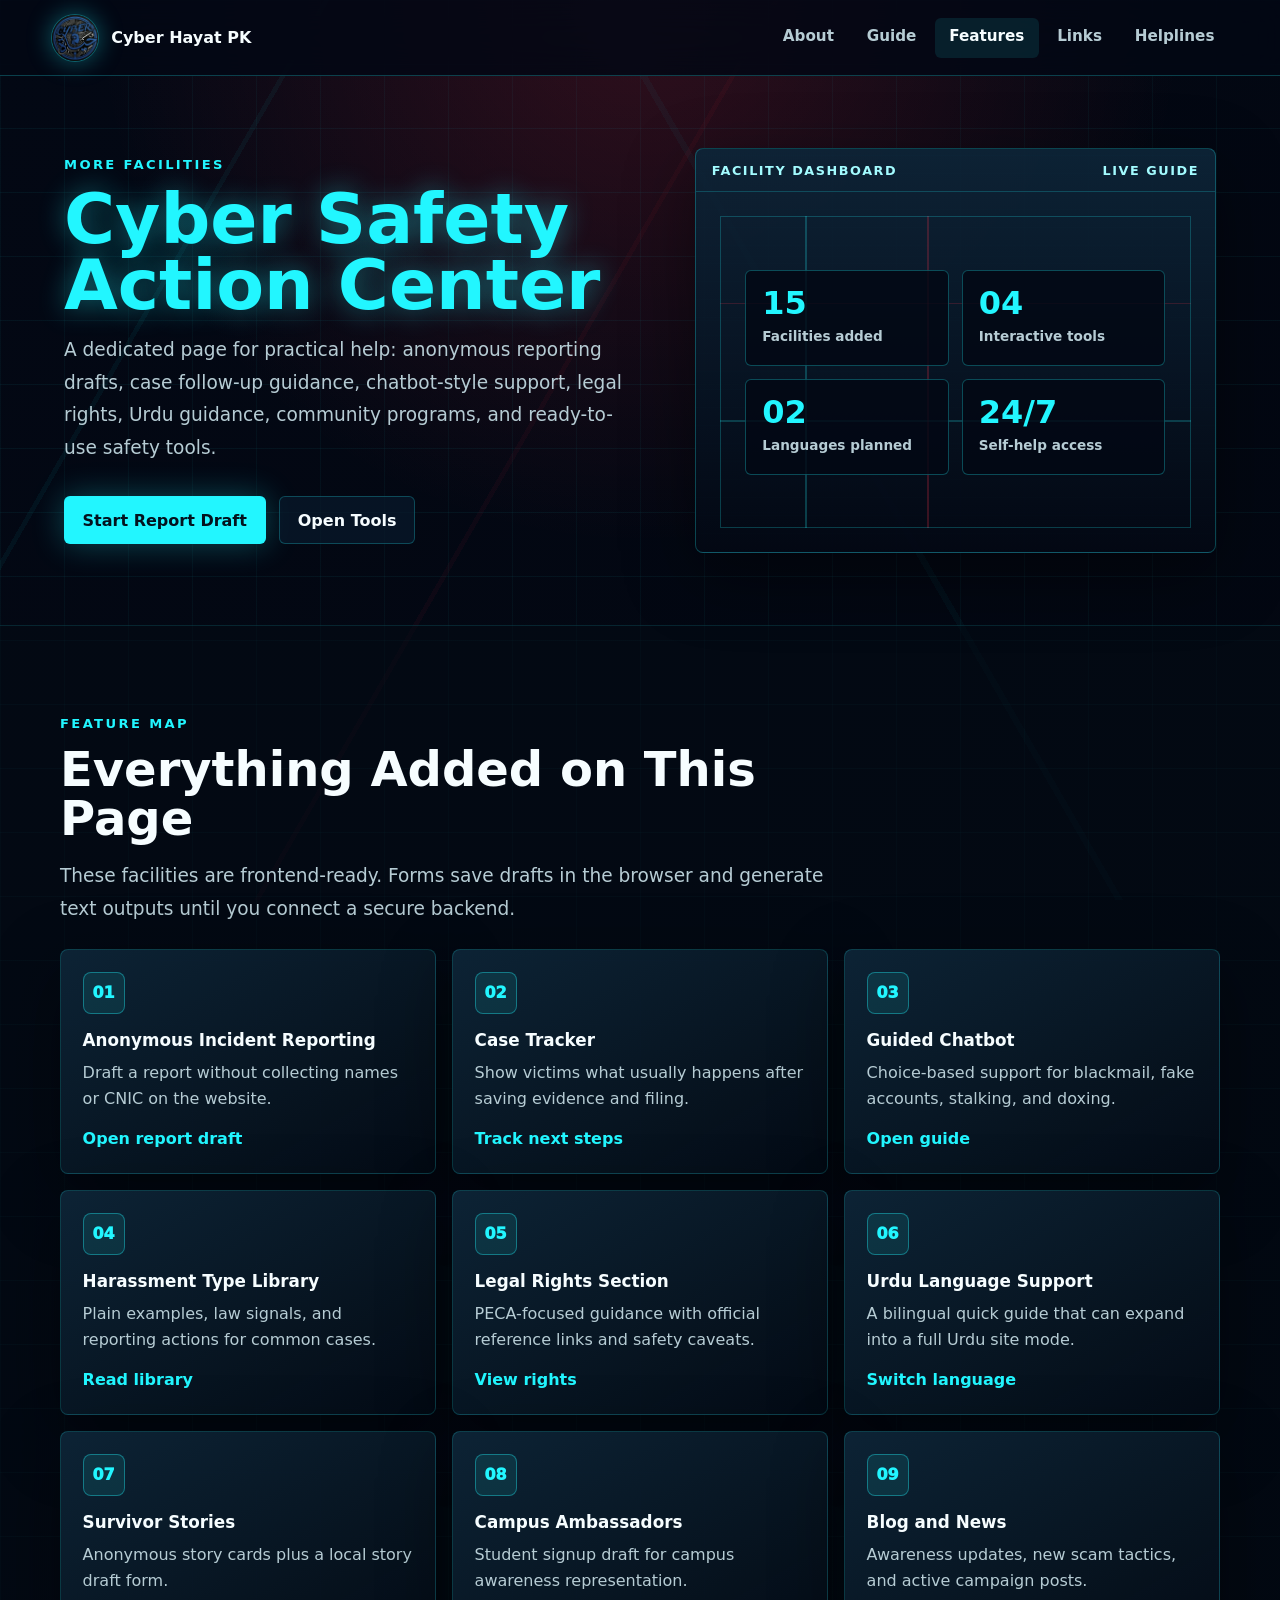
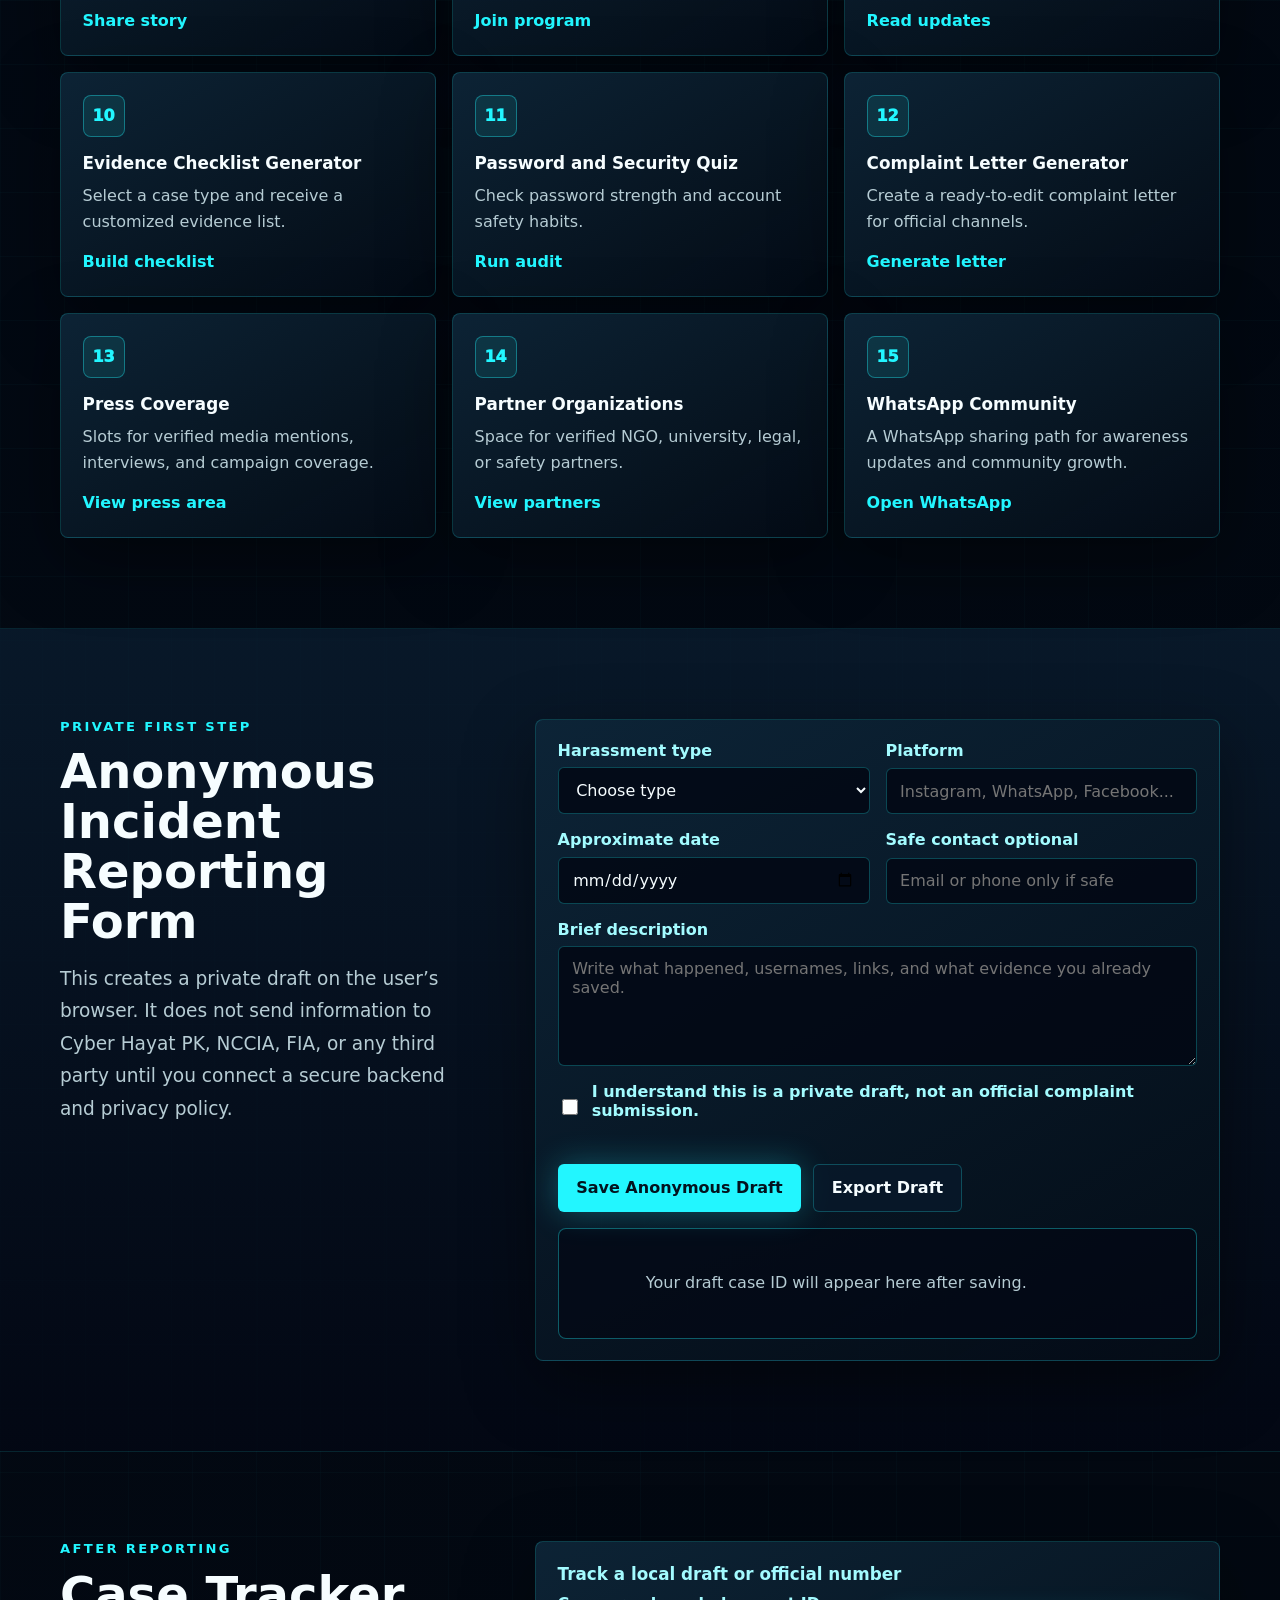
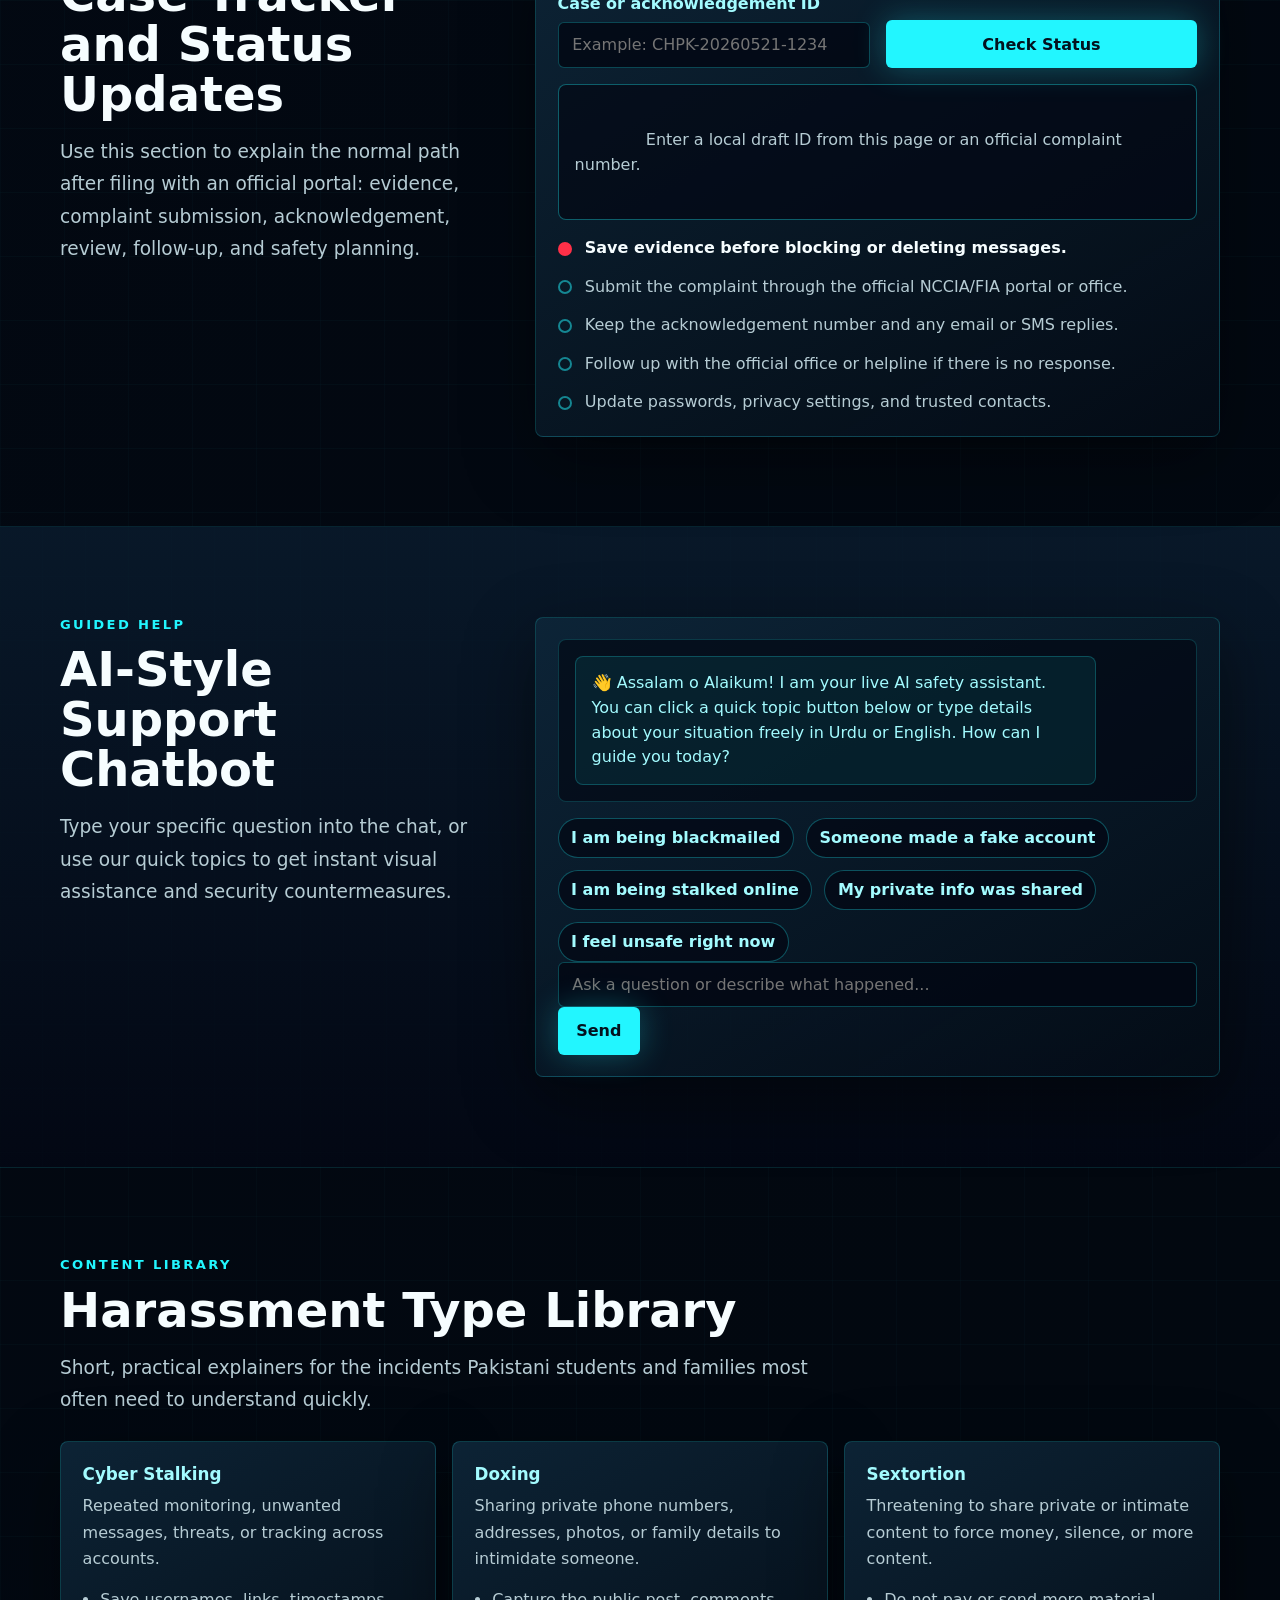
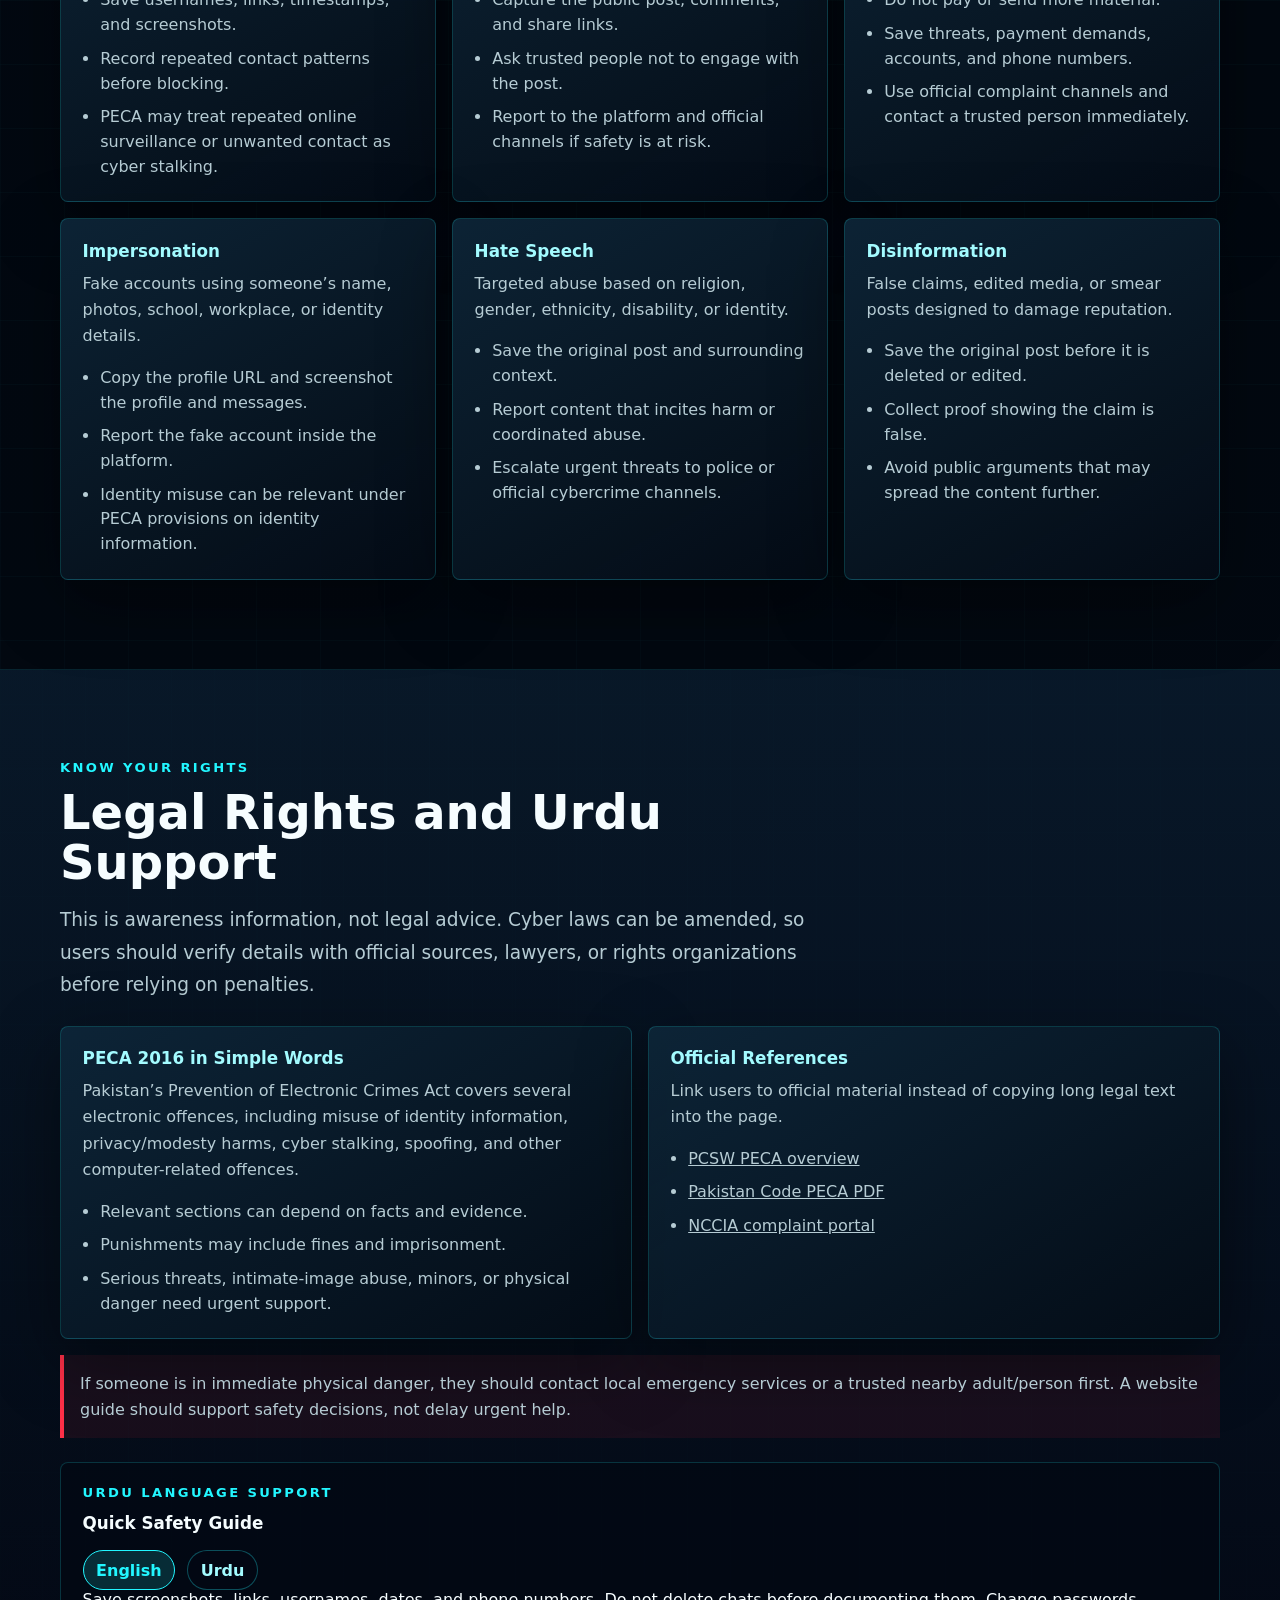
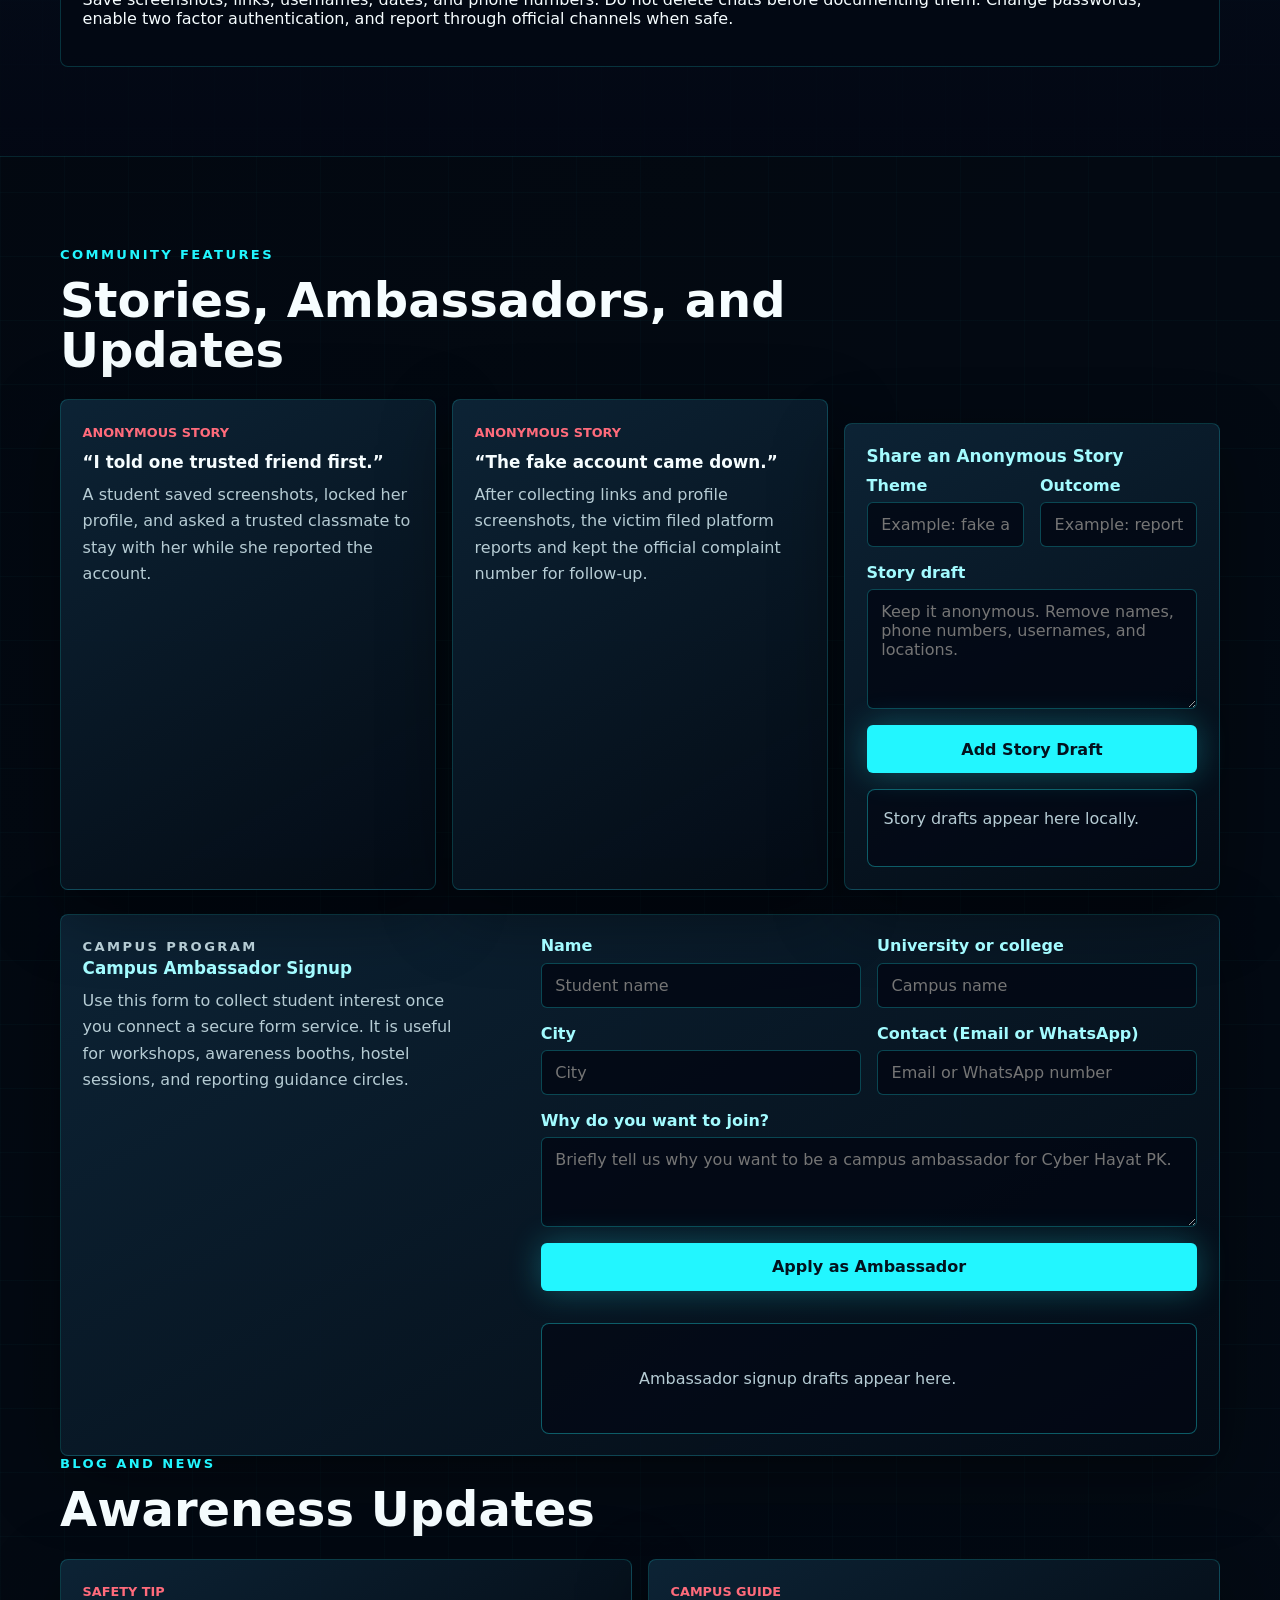
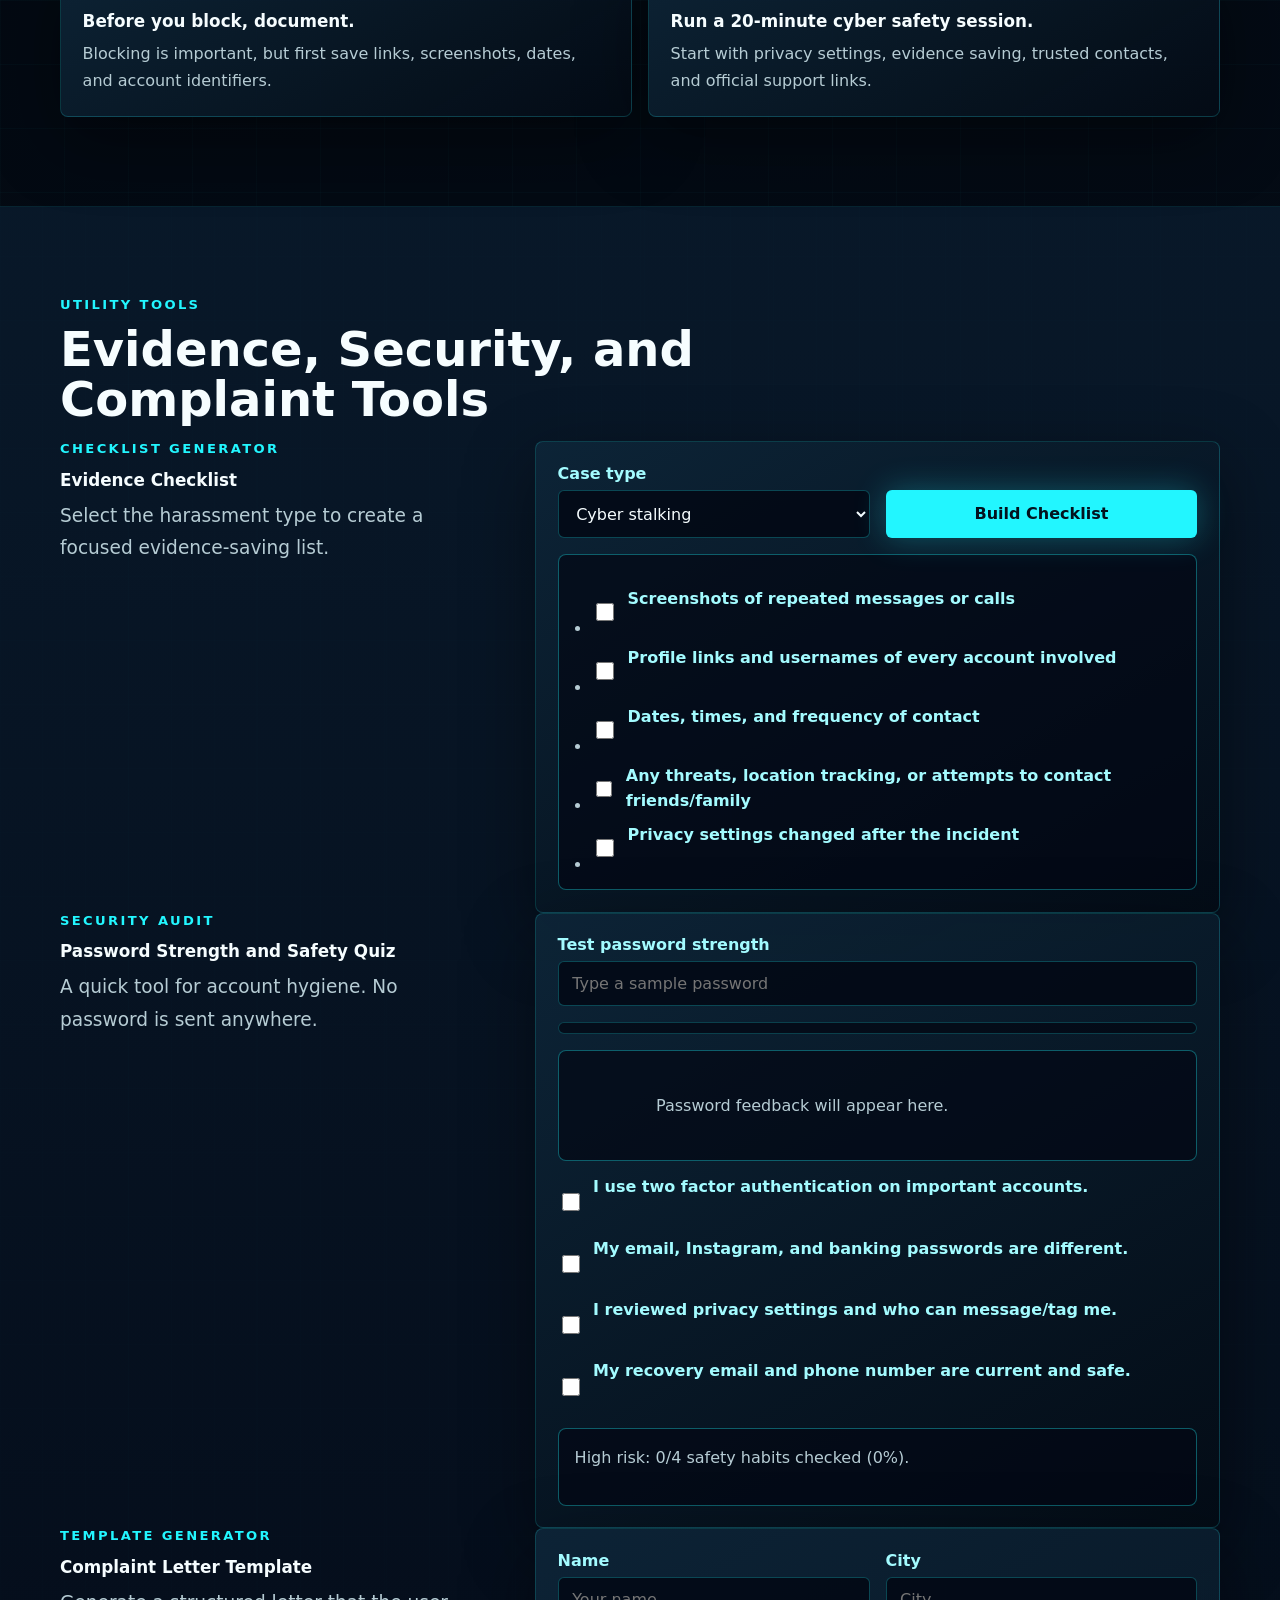
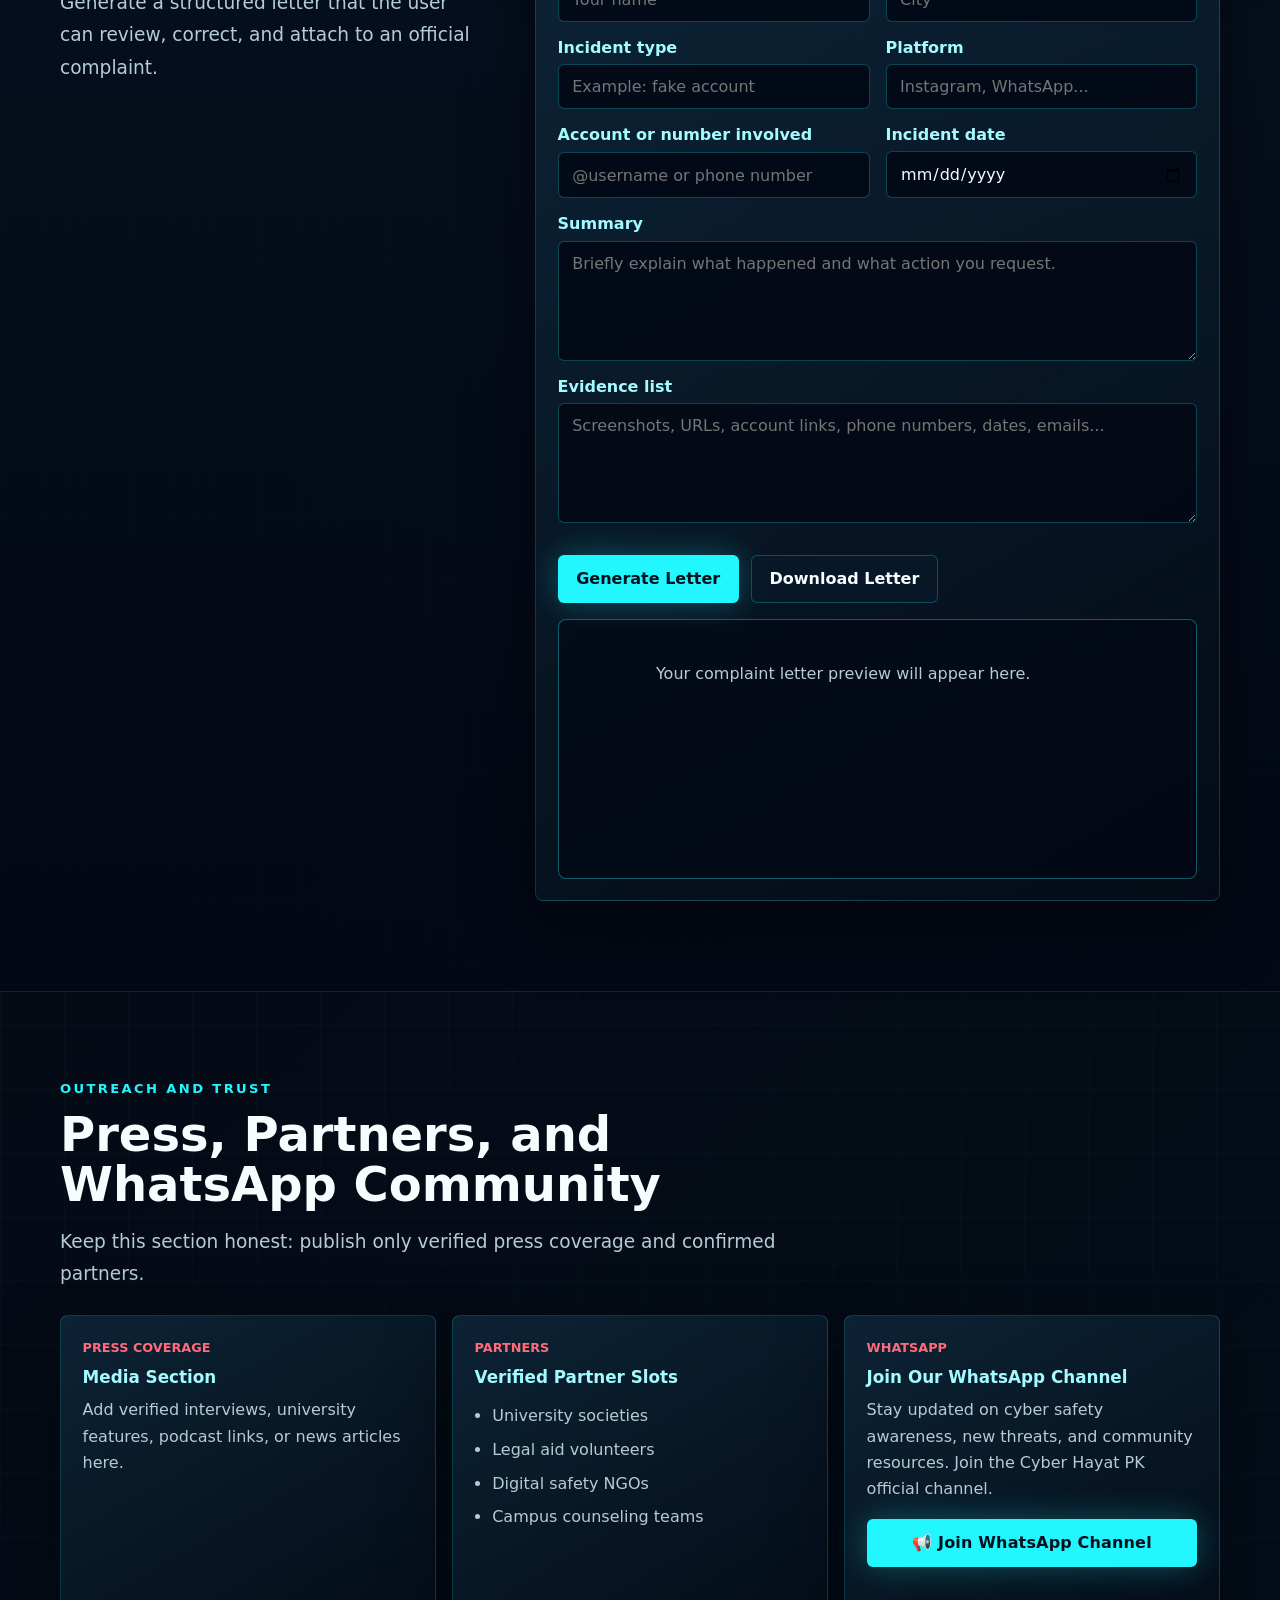
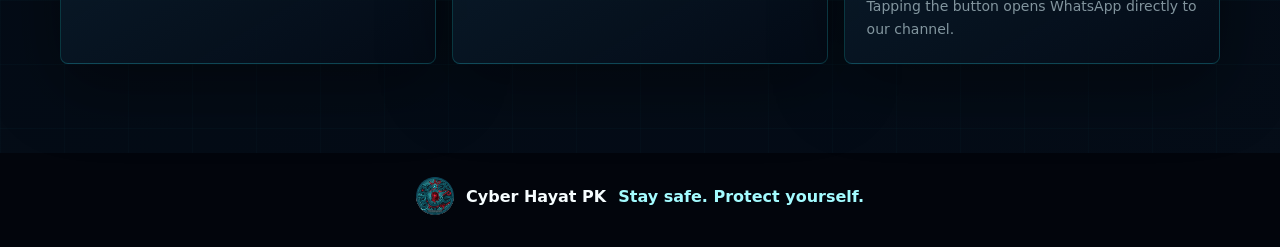
==== commit 22c7e7f0: "Update features.html" ====
--- a/features.html
+++ b/features.html
@@ -29,94 +29,248 @@
     </header>
 
     <main id="top">
-      <section class="features-hero" aria-labelledby="hero-title">
-        <div class="container text-center">
-          <p class="hero-kicker">Interactive Safety Suite</p>
-          <h1 id="hero-title">Support Facilities</h1>
-          <p class="hero-subtitle">
-            Prepare complaints anonymously, audit security setups, draft standardized legal correspondence letters, and consult our responsive conversational AI guide tool directly.
+      <section class="features-hero" aria-labelledby="features-title">
+        <div class="features-copy">
+          <p class="eyebrow">More Facilities</p>
+          <h1 id="features-title">Cyber Safety Action Center</h1>
+          <p class="feature-intro">
+            A dedicated page for practical help: anonymous reporting drafts,
+            case follow-up guidance, chatbot-style support, legal rights,
+            Urdu guidance, community programs, and ready-to-use safety tools.
           </p>
-          <div class="feature-hero-actions">
-            <a class="button primary" href="#incident-draft">📝 Incident Draft Maker</a>
-            <a class="button secondary" href="#chatbot">🤖 Live AI Support Chat</a>
-          </div>
-        </div>
-      </section>
-
-      <section class="band light-band" id="incident-draft" aria-labelledby="draft-title">
+          <div class="feature-hero-actions" aria-label="Feature page shortcuts">
+            <a class="button primary" href="#incident-report">Start Report Draft</a>
+            <a class="button ghost" href="#tools">Open Tools</a>
+          </div>
+        </div>
+
+        <div class="features-console" aria-label="Cyber Hayat PK feature dashboard visual">
+          <div class="console-topbar">
+            <span>Facility Dashboard</span>
+            <span>Live Guide</span>
+          </div>
+          <div class="console-screen">
+            <div class="circuit-visual" aria-hidden="true"></div>
+            <div class="console-stat-grid">
+              <div class="console-stat">
+                <strong>15</strong>
+                <span>Facilities added</span>
+              </div>
+              <div class="console-stat">
+                <strong>04</strong>
+                <span>Interactive tools</span>
+              </div>
+              <div class="console-stat">
+                <strong>02</strong>
+                <span>Languages planned</span>
+              </div>
+              <div class="console-stat">
+                <strong>24/7</strong>
+                <span>Self-help access</span>
+              </div>
+            </div>
+          </div>
+        </div>
+      </section>
+
+      <section class="band" id="facility-index" aria-labelledby="facility-index-title">
+        <div class="container">
+          <div class="section-heading">
+            <p class="section-kicker">Feature Map</p>
+            <h2 id="facility-index-title">Everything Added on This Page</h2>
+            <p class="feature-note">
+              These facilities are frontend-ready. Forms save drafts in the browser
+              and generate text outputs until you connect a secure backend.
+            </p>
+          </div>
+
+          <div class="facility-grid">
+            <article class="facility-card">
+              <span class="feature-icon">01</span>
+              <h3>Anonymous Incident Reporting</h3>
+              <p>Draft a report without collecting names or CNIC on the website.</p>
+              <a href="#incident-report">Open report draft</a>
+            </article>
+            <article class="facility-card">
+              <span class="feature-icon">02</span>
+              <h3>Case Tracker</h3>
+              <p>Show victims what usually happens after saving evidence and filing.</p>
+              <a href="#case-tracker">Track next steps</a>
+            </article>
+            <article class="facility-card">
+              <span class="feature-icon">03</span>
+              <h3>Guided Chatbot</h3>
+              <p>Choice-based support for blackmail, fake accounts, stalking, and doxing.</p>
+              <a href="#chatbot">Open guide</a>
+            </article>
+            <article class="facility-card">
+              <span class="feature-icon">04</span>
+              <h3>Harassment Type Library</h3>
+              <p>Plain examples, law signals, and reporting actions for common cases.</p>
+              <a href="#library">Read library</a>
+            </article>
+            <article class="facility-card">
+              <span class="feature-icon">05</span>
+              <h3>Legal Rights Section</h3>
+              <p>PECA-focused guidance with official reference links and safety caveats.</p>
+              <a href="#legal-rights">View rights</a>
+            </article>
+            <article class="facility-card">
+              <span class="feature-icon">06</span>
+              <h3>Urdu Language Support</h3>
+              <p>A bilingual quick guide that can expand into a full Urdu site mode.</p>
+              <a href="#urdu-support">Switch language</a>
+            </article>
+            <article class="facility-card">
+              <span class="feature-icon">07</span>
+              <h3>Survivor Stories</h3>
+              <p>Anonymous story cards plus a local story draft form.</p>
+              <a href="#community">Share story</a>
+            </article>
+            <article class="facility-card">
+              <span class="feature-icon">08</span>
+              <h3>Campus Ambassadors</h3>
+              <p>Student signup draft for campus awareness representation.</p>
+              <a href="#ambassadors">Join program</a>
+            </article>
+            <article class="facility-card">
+              <span class="feature-icon">09</span>
+              <h3>Blog and News</h3>
+              <p>Awareness updates, new scam tactics, and active campaign posts.</p>
+              <a href="#news">Read updates</a>
+            </article>
+            <article class="facility-card">
+              <span class="feature-icon">10</span>
+              <h3>Evidence Checklist Generator</h3>
+              <p>Select a case type and receive a customized evidence list.</p>
+              <a href="#evidence-tool">Build checklist</a>
+            </article>
+            <article class="facility-card">
+              <span class="feature-icon">11</span>
+              <h3>Password and Security Quiz</h3>
+              <p>Check password strength and account safety habits.</p>
+              <a href="#security-tools">Run audit</a>
+            </article>
+            <article class="facility-card">
+              <span class="feature-icon">12</span>
+              <h3>Complaint Letter Generator</h3>
+              <p>Create a ready-to-edit complaint letter for official channels.</p>
+              <a href="#letter-tool">Generate letter</a>
+            </article>
+            <article class="facility-card">
+              <span class="feature-icon">13</span>
+              <h3>Press Coverage</h3>
+              <p>Slots for verified media mentions, interviews, and campaign coverage.</p>
+              <a href="#trust">View press area</a>
+            </article>
+            <article class="facility-card">
+              <span class="feature-icon">14</span>
+              <h3>Partner Organizations</h3>
+              <p>Space for verified NGO, university, legal, or safety partners.</p>
+              <a href="#partners">View partners</a>
+            </article>
+            <article class="facility-card">
+              <span class="feature-icon">15</span>
+              <h3>WhatsApp Community</h3>
+              <p>A WhatsApp sharing path for awareness updates and community growth.</p>
+              <a href="#whatsapp">Open WhatsApp</a>
+            </article>
+          </div>
+        </div>
+      </section>
+
+      <section class="band dark-band" id="incident-report" aria-labelledby="report-title">
+        <div class="container feature-two-column">
+          <div>
+            <p class="section-kicker">Private First Step</p>
+            <h2 id="report-title">Anonymous Incident Reporting Form</h2>
+            <p class="feature-note">
+              This creates a private draft on the user’s browser. It does not send
+              information to Cyber Hayat PK, NCCIA, FIA, or any third party until
+              you connect a secure backend and privacy policy.
+            </p>
+          </div>
+
+          <div class="tool-panel">
+            <form id="incidentForm" class="form-grid">
+              <div class="form-field">
+                <label for="incidentType">Harassment type</label>
+                <select id="incidentType" required>
+                  <option value="">Choose type</option>
+                  <option value="Blackmail or sextortion">Blackmail or sextortion</option>
+                  <option value="Fake account or impersonation">Fake account or impersonation</option>
+                  <option value="Cyber stalking">Cyber stalking</option>
+                  <option value="Doxing or privacy leak">Doxing or privacy leak</option>
+                  <option value="Online bullying or threats">Online bullying or threats</option>
+                  <option value="Hate speech or disinformation">Hate speech or disinformation</option>
+                </select>
+              </div>
+              <div class="form-field">
+                <label for="incidentPlatform">Platform</label>
+                <input id="incidentPlatform" type="text" placeholder="Instagram, WhatsApp, Facebook..." />
+              </div>
+              <div class="form-field">
+                <label for="incidentDate">Approximate date</label>
+                <input id="incidentDate" type="date" />
+              </div>
+              <div class="form-field">
+                <label for="incidentContact">Safe contact optional</label>
+                <input id="incidentContact" type="text" placeholder="Email or phone only if safe" />
+              </div>
+              <div class="form-field full">
+                <label for="incidentDescription">Brief description</label>
+                <textarea id="incidentDescription" required placeholder="Write what happened, usernames, links, and what evidence you already saved."></textarea>
+              </div>
+              <label class="checkbox-row form-field full">
+                <input id="incidentConfirm" type="checkbox" required />
+                <span>I understand this is a private draft, not an official complaint submission.</span>
+              </label>
+              <div class="form-actions form-field full">
+                <button class="button primary" type="submit">Save Anonymous Draft</button>
+                <button class="button ghost" type="button" id="exportIncident">Export Draft</button>
+              </div>
+            </form>
+            <div id="incidentResult" class="output-box" aria-live="polite">
+              Your draft case ID will appear here after saving.
+            </div>
+          </div>
+        </div>
+      </section>
+
+      <section class="band" id="case-tracker" aria-labelledby="tracker-title">
         <div class="container tool-layout">
           <div>
-            <p class="section-kicker">Anonymous Document Builder</p>
-            <h2 id="draft-title">Incident Draft Generator</h2>
+            <p class="section-kicker">After Reporting</p>
+            <h2 id="tracker-title">Case Tracker and Status Updates</h2>
             <p class="feature-note">
-              Construct details clearly before reporting officially. Information compiles completely on your local client device workspace.
+              Use this section to explain the normal path after filing with an
+              official portal: evidence, complaint submission, acknowledgement,
+              review, follow-up, and safety planning.
             </p>
           </div>
+
           <div class="tool-panel">
-            <form id="incidentForm" autocomplete="off">
-              <div class="form-grid">
-                <div class="form-group">
-                  <label for="incidentType">Harassment Type</label>
-                  <select id="incidentType" required>
-                    <option value="Blackmail / Sextortion">Blackmail / Sextortion</option>
-                    <option value="Identity Impersonation">Fake Profile / Impersonation</option>
-                    <option value="Cyber Stalking">Continuous Stalking / Spamming</option>
-                    <option value="Doxing / Data Leak">Doxing (Private Info Leak)</option>
-                    <option value="Online Defamation / Bullying">Cyber Bullying / Defamation</option>
-                  </select>
-                </div>
-                <div class="form-group">
-                  <label for="incidentPlatform">Platform Involved</label>
-                  <input type="text" id="incidentPlatform" placeholder="e.g. WhatsApp, Instagram, Facebook" required />
-                </div>
-              </div>
-              <div class="form-grid">
-                <div class="form-group">
-                  <label for="incidentDate">Approximate Date Range</label>
-                  <input type="text" id="incidentDate" placeholder="e.g. Early March 2026, Ongoing" required />
-                </div>
-                <div class="form-group">
-                  <label for="incidentContact">Safe Contact Identifier (Optional)</label>
-                  <input type="text" id="incidentContact" placeholder="Secondary email or safe route only" />
-                </div>
-              </div>
-              <div class="form-group">
-                <label for="incidentDescription">Detailed Incident Narrative</label>
-                <textarea id="incidentDescription" rows="5" placeholder="Explain what happened safely. Include links, usernames, and chronological order if possible..." required></textarea>
-              </div>
-              <div class="form-actions-row">
-                <button class="button primary" type="submit">Generate Draft Case</button>
-                <button class="button secondary" type="button" id="exportIncident">💾 Export Draft Document</button>
-              </div>
-            </form>
-            <pre id="incidentResult" class="console-screen" aria-live="polite">Generated structural summaries print here dynamically...</pre>
-          </div>
-        </div>
-      </section>
-
-      <section class="band dark-band" id="case-tracker" aria-labelledby="tracker-title">
-        <div class="container tool-layout">
-          <div>
-            <p class="section-kicker">Local Repository Index</p>
-            <h2 id="tracker-title">Local Case Tracker</h2>
-            <p class="feature-note">
-              Input local draft keys (CHPK-...) or inspect standard processing stages recommended for external law enforcement submissions.
-            </p>
-          </div>
-          <div class="tool-panel">
-            <div style="display:flex;gap:0.5rem;margin-bottom:1.5rem;">
-              <input type="text" id="trackerInput" placeholder="Enter Draft Reference Code (e.g., CHPK-2026...)" style="flex:1;padding:0.75rem;border-radius:4px;border:1px solid var(--line);background:var(--bg);color:var(--text);" />
-              <button class="button primary" id="trackButton" style="white-space:nowrap;">Track Case</button>
-            </div>
-            <pre id="trackerOutput" class="console-screen" style="min-height:90px;margin-bottom:1.5rem;">Tracking status values render here...</pre>
-            <h4 style="color:var(--cyan);margin-bottom:0.75rem;">Standard Procedure Timeline Steps</h4>
-            <ul class="timeline" id="trackerTimeline">
-              <li>Save evidence safely before blocking or removing accounts.</li>
-              <li>Submit files directly via complaint portals (NCCIA / FIA website).</li>
-              <li>Preserve transactional acknowledgement receipts securely.</li>
-              <li>Perform follow-ups via official helplines when responses stall.</li>
-              <li>Enforce device privacy, change account credentials, and review permissions.</li>
-            </ul>
+            <h3>Track a local draft or official number</h3>
+            <div class="form-grid">
+              <div class="form-field">
+                <label for="trackerInput">Case or acknowledgement ID</label>
+                <input id="trackerInput" type="text" placeholder="Example: CHPK-20260521-1234" />
+              </div>
+              <div class="form-field">
+                <label>&nbsp;</label>
+                <button class="button primary" id="trackButton" type="button">Check Status</button>
+              </div>
+            </div>
+            <div id="trackerOutput" class="output-box" aria-live="polite">
+              Enter a local draft ID from this page or an official complaint number.
+            </div>
+            <ol id="trackerTimeline" class="timeline">
+              <li class="is-active">Save evidence before blocking or deleting messages.</li>
+              <li>Submit the complaint through the official NCCIA/FIA portal or office.</li>
+              <li>Keep the acknowledgement number and any email or SMS replies.</li>
+              <li>Follow up with the official office or helpline if there is no response.</li>
+              <li>Update passwords, privacy settings, and trusted contacts.</li>
+            </ol>
           </div>
         </div>
       </section>
@@ -124,219 +278,437 @@
       <section class="band dark-band" id="chatbot" aria-labelledby="chatbot-title">
         <div class="container tool-layout">
           <div>
-            <p class="section-kicker">Live AI Support Desk</p>
-            <h2 id="chatbot-title">AI Guidance Assistant</h2>
+            <p class="section-kicker">Guided Help</p>
+            <h2 id="chatbot-title">AI-Style Support Chatbot</h2>
             <p class="feature-note">
-              Powered by secure Gemini AI infrastructure. Describe scenarios naturally in written Urdu or English.<br />
-              Do not provide absolute legal identifications, real names, or primary credentials.<br />
-              Emergency lines: <a href="tel:1043" style="color:var(--cyan-soft); font-weight:600;">1043</a> (Punjab Women Helpline) or <a href="tel:15" style="color:var(--cyan-soft); font-weight:600;">15</a> (Police).
+              Type your specific question into the chat, or use our quick topics to get 
+              instant visual assistance and security countermeasures.
             </p>
           </div>
+
           <div class="tool-panel">
-            <div id="chatWindow" class="chat-window" role="log" aria-live="polite" aria-label="Chat messages" 
-                 style="display:flex;flex-direction:column;gap:0.9rem;min-height:340px;max-height:420px;overflow-y:auto;scroll-behavior:smooth;padding:1.2rem;background:var(--bg-2);border:1px solid var(--line);border-radius:6px;margin-bottom:1rem;">
-            </div>
-            <div class="chat-options-grid" style="display:grid;grid-template-columns:repeat(auto-fit, minmax(135px, 1fr));gap:0.5rem;margin-bottom:1rem;">
-              <button class="button secondary text-sm" data-chat-topic="blackmail">🚨 Blackmail / Sextortion</button>
-              <button class="button secondary text-sm" data-chat-topic="fake">👤 Fake Profile Link</button>
-              <button class="button secondary text-sm" data-chat-topic="stalking">📱 Cyber Stalking</button>
-              <button class="button secondary text-sm" data-chat-topic="doxing">🔒 Private Info Leak</button>
-              <button class="button secondary text-sm" data-chat-topic="urgent">📞 Contact Helplines</button>
-            </div>
-            <form id="chatForm" style="display:flex;gap:0.5rem;align-items:stretch;" autocomplete="off">
-              <input type="text" id="chatInput" placeholder="Type here in Urdu or English (e.g., Someone created a fake account...)" required 
-                     style="flex:1;padding:0.75rem 1rem;background:var(--bg);border:1px solid var(--line);color:var(--text);border-radius:4px;font-size:14px;" />
-              <button type="submit" id="sendBtn" class="button primary" style="padding:0 1.5rem;white-space:nowrap;">Send</button>
+            <div id="chatWindow" class="chat-window" aria-live="polite"></div>
+            <div class="chat-options" aria-label="Chatbot quick choices">
+              <button class="chip-button" type="button" data-chat-topic="blackmail">I am being blackmailed</button>
+              <button class="chip-button" type="button" data-chat-topic="fake">Someone made a fake account</button>
+              <button class="chip-button" type="button" data-chat-topic="stalking">I am being stalked online</button>
+              <button class="chip-button" type="button" data-chat-topic="doxing">My private info was shared</button>
+              <button class="chip-button" type="button" data-chat-topic="urgent">I feel unsafe right now</button>
+            </div>
+            <form id="chatForm" class="chat-input-container">
+              <input id="chatInput" type="text" placeholder="Ask a question or describe what happened..." required autocomplete="off" />
+              <button class="button primary" type="submit">Send</button>
             </form>
-            <p id="chatStatus" style="font-size:12px;color:var(--muted);margin-top:6px;min-height:16px;margin-bottom:0; font-family:monospace;"></p>
-          </div>
-        </div>
-      </section>
-
-      <section class="band light-band" id="evidence-toolkit" aria-labelledby="evidence-title">
-        <div class="container tool-layout">
-          <div>
-            <p class="section-kicker">Verification Assets</p>
-            <h2 id="evidence-title">Evidence Checklist Builder</h2>
+          </div>
+        </div>
+      </section>
+
+      <section class="band" id="library" aria-labelledby="library-title">
+        <div class="container">
+          <div class="section-heading">
+            <p class="section-kicker">Content Library</p>
+            <h2 id="library-title">Harassment Type Library</h2>
             <p class="feature-note">
-              Isolate and bundle foundational verification files systematically according to classification guidelines before tracking legal routes.
+              Short, practical explainers for the incidents Pakistani students
+              and families most often need to understand quickly.
             </p>
           </div>
-          <div class="tool-panel">
-            <div style="display:flex;gap:0.5rem;margin-bottom:1.5rem;">
-              <select id="evidenceType" style="flex:1;padding:0.75rem;border-radius:4px;border:1px solid var(--line);background:var(--bg);color:var(--text);">
-                <option value="stalking">Stalking / Cyber Harassment Metrics</option>
-                <option value="sextortion">Blackmail / Sextortion Traces</option>
-                <option value="impersonation">Identity Spoofing / Impersonation Items</option>
-                <option value="doxing">Doxing Data Elements</option>
-                <option value="bullying">Coordinated Defamation / Bullying Blocks</option>
-              </select>
-              <button class="button primary" id="buildChecklist" style="white-space:nowrap;">Generate List</button>
-            </div>
-            <div id="checklistOutput"></div>
-          </div>
-        </div>
-      </section>
-
-      <section class="band dark-band" id="credential-strength" aria-labelledby="meter-title">
-        <div class="container tool-layout">
-          <div>
-            <p class="section-kicker">Defensive Sanitization Check</p>
-            <h2 id="meter-title">Password Audit Shield</h2>
+
+          <div class="library-grid">
+            <article class="harassment-card">
+              <h3>Cyber Stalking</h3>
+              <p>Repeated monitoring, unwanted messages, threats, or tracking across accounts.</p>
+              <ul>
+                <li>Save usernames, links, timestamps, and screenshots.</li>
+                <li>Record repeated contact patterns before blocking.</li>
+                <li>PECA may treat repeated online surveillance or unwanted contact as cyber stalking.</li>
+              </ul>
+            </article>
+            <article class="harassment-card">
+              <h3>Doxing</h3>
+              <p>Sharing private phone numbers, addresses, photos, or family details to intimidate someone.</p>
+              <ul>
+                <li>Capture the public post, comments, and share links.</li>
+                <li>Ask trusted people not to engage with the post.</li>
+                <li>Report to the platform and official channels if safety is at risk.</li>
+              </ul>
+            </article>
+            <article class="harassment-card">
+              <h3>Sextortion</h3>
+              <p>Threatening to share private or intimate content to force money, silence, or more content.</p>
+              <ul>
+                <li>Do not pay or send more material.</li>
+                <li>Save threats, payment demands, accounts, and phone numbers.</li>
+                <li>Use official complaint channels and contact a trusted person immediately.</li>
+              </ul>
+            </article>
+            <article class="harassment-card">
+              <h3>Impersonation</h3>
+              <p>Fake accounts using someone’s name, photos, school, workplace, or identity details.</p>
+              <ul>
+                <li>Copy the profile URL and screenshot the profile and messages.</li>
+                <li>Report the fake account inside the platform.</li>
+                <li>Identity misuse can be relevant under PECA provisions on identity information.</li>
+              </ul>
+            </article>
+            <article class="harassment-card">
+              <h3>Hate Speech</h3>
+              <p>Targeted abuse based on religion, gender, ethnicity, disability, or identity.</p>
+              <ul>
+                <li>Save the original post and surrounding context.</li>
+                <li>Report content that incites harm or coordinated abuse.</li>
+                <li>Escalate urgent threats to police or official cybercrime channels.</li>
+              </ul>
+            </article>
+            <article class="harassment-card">
+              <h3>Disinformation</h3>
+              <p>False claims, edited media, or smear posts designed to damage reputation.</p>
+              <ul>
+                <li>Save the original post before it is deleted or edited.</li>
+                <li>Collect proof showing the claim is false.</li>
+                <li>Avoid public arguments that may spread the content further.</li>
+              </ul>
+            </article>
+          </div>
+        </div>
+      </section>
+
+      <section class="band dark-band" id="legal-rights" aria-labelledby="rights-title">
+        <div class="container">
+          <div class="section-heading">
+            <p class="section-kicker">Know Your Rights</p>
+            <h2 id="rights-title">Legal Rights and Urdu Support</h2>
             <p class="feature-note">
-              Analyze credential complexities entirely inside your browser execution engine layers. No data strings exit the client machine parameters.
+              This is awareness information, not legal advice. Cyber laws can be
+              amended, so users should verify details with official sources,
+              lawyers, or rights organizations before relying on penalties.
             </p>
           </div>
-          <div class="tool-panel">
-            <div class="form-group">
-              <label for="passwordInput">Evaluate Passphrase Candidate</label>
-              <input type="text" id="passwordInput" placeholder="Type checking sequence string variations here..." />
-            </div>
-            <div class="password-meter-container" style="margin-top:1rem;margin-bottom:0.75rem;background:rgba(255,255,255,0.05);height:6px;border-radius:3px;overflow:hidden;position:relative;">
-              <div id="passwordMeter" style="--meter-width:0%; --meter-color:var(--red); width:var(--meter-width); background:var(--meter-color); height:100%; transition:width 0.25s ease, background 0.25s ease;"></div>
-            </div>
-            <p id="passwordFeedback" style="font-size:0.875rem;color:var(--muted);line-height:1.5;">
-              Credential metrics report criteria indicators here upon sequence string mutation parsing updates...
+
+          <div class="rights-grid">
+            <article class="rights-card">
+              <h3>PECA 2016 in Simple Words</h3>
+              <p>
+                Pakistan’s Prevention of Electronic Crimes Act covers several
+                electronic offences, including misuse of identity information,
+                privacy/modesty harms, cyber stalking, spoofing, and other
+                computer-related offences.
+              </p>
+              <ul>
+                <li>Relevant sections can depend on facts and evidence.</li>
+                <li>Punishments may include fines and imprisonment.</li>
+                <li>Serious threats, intimate-image abuse, minors, or physical danger need urgent support.</li>
+              </ul>
+            </article>
+            <article class="rights-card">
+              <h3>Official References</h3>
+              <p>
+                Link users to official material instead of copying long legal
+                text into the page.
+              </p>
+              <ul>
+                <li><a href="https://pcsw.punjab.gov.pk/prevention-of-electronic-crimes-act-2016" target="_blank" rel="noopener noreferrer">PCSW PECA overview</a></li>
+                <li><a href="https://www.pakistancode.gov.pk/pdffiles/administrator6a061efe0ed5bd153fa8b79b8eb4cba7.pdf" target="_blank" rel="noopener noreferrer">Pakistan Code PECA PDF</a></li>
+                <li><a href="https://complaint.nccia.gov.pk/" target="_blank" rel="noopener noreferrer">NCCIA complaint portal</a></li>
+              </ul>
+            </article>
+          </div>
+
+          <div class="legal-disclaimer">
+            If someone is in immediate physical danger, they should contact local
+            emergency services or a trusted nearby adult/person first. A website
+            guide should support safety decisions, not delay urgent help.
+          </div>
+
+          <div class="language-panel" id="urdu-support">
+            <p class="section-kicker">Urdu Language Support</p>
+            <h3>Quick Safety Guide</h3>
+            <div class="language-actions">
+              <button class="lang-button is-active" type="button" data-language="en">English</button>
+              <button class="lang-button" type="button" data-language="ur">Urdu</button>
+            </div>
+            <div class="lang-en">
+              <p>
+                Save screenshots, links, usernames, dates, and phone numbers.
+                Do not delete chats before documenting them. Change passwords,
+                enable two factor authentication, and report through official
+                channels when safe.
+              </p>
+            </div>
+            <div class="lang-ur" lang="ur">
+              <p>
+                فوراً اسکرین شاٹس، لنکس، یوزر نیم، تاریخیں اور فون نمبرز محفوظ کریں۔
+                ثبوت محفوظ کرنے سے پہلے چیٹس ڈیلیٹ نہ کریں۔ پاس ورڈ تبدیل کریں،
+                دو مرحلوں والی سکیورٹی آن کریں، اور جب محفوظ ہو تو سرکاری چینلز
+                کے ذریعے رپورٹ کریں۔
+              </p>
+            </div>
+          </div>
+        </div>
+      </section>
+
+      <section class="band" id="community" aria-labelledby="community-title">
+        <div class="container">
+          <div class="section-heading">
+            <p class="section-kicker">Community Features</p>
+            <h2 id="community-title">Stories, Ambassadors, and Updates</h2>
+          </div>
+
+          <div class="community-grid">
+            <article class="story-card">
+              <span class="story-meta">Anonymous Story</span>
+              <h3>“I told one trusted friend first.”</h3>
+              <p>
+                A student saved screenshots, locked her profile, and asked a
+                trusted classmate to stay with her while she reported the account.
+              </p>
+            </article>
+            <article class="story-card">
+              <span class="story-meta">Anonymous Story</span>
+              <h3>“The fake account came down.”</h3>
+              <p>
+                After collecting links and profile screenshots, the victim filed
+                platform reports and kept the official complaint number for follow-up.
+              </p>
+            </article>
+            <article class="tool-panel">
+              <h3>Share an Anonymous Story</h3>
+              <form id="storyForm" class="form-grid">
+                <div class="form-field">
+                  <label for="storyTheme">Theme</label>
+                  <input id="storyTheme" type="text" placeholder="Example: fake account" />
+                </div>
+                <div class="form-field">
+                  <label for="storyOutcome">Outcome</label>
+                  <input id="storyOutcome" type="text" placeholder="Example: reported safely" />
+                </div>
+                <div class="form-field full">
+                  <label for="storyText">Story draft</label>
+                  <textarea id="storyText" placeholder="Keep it anonymous. Remove names, phone numbers, usernames, and locations."></textarea>
+                </div>
+                <div class="form-field full">
+                  <button class="button primary" type="submit">Add Story Draft</button>
+                </div>
+              </form>
+              <div id="storyResult" class="output-box" aria-live="polite">Story drafts appear here locally.</div>
+            </article>
+          </div>
+
+          <div class="feature-two-column tool-panel" id="ambassadors">
+            <div>
+              <p class="section-kicker">Campus Program</p>
+              <h3>Campus Ambassador Signup</h3>
+              <p>
+                Use this form to collect student interest once you connect a
+                secure form service. It is useful for workshops, awareness booths,
+                hostel sessions, and reporting guidance circles.
+              </p>
+            </div>
+            <form id="ambassadorForm" class="form-grid">
+              <div class="form-field">
+                <label for="ambassadorName">Name</label>
+                <input id="ambassadorName" type="text" placeholder="Student name" />
+              </div>
+              <div class="form-field">
+                <label for="ambassadorCampus">University or college</label>
+                <input id="ambassadorCampus" type="text" placeholder="Campus name" />
+              </div>
+              <div class="form-field">
+                <label for="ambassadorCity">City</label>
+                <input id="ambassadorCity" type="text" placeholder="City" />
+              </div>
+              <div class="form-field">
+                <label for="ambassadorContact">Contact (Email or WhatsApp)</label>
+                <input id="ambassadorContact" type="text" placeholder="Email or WhatsApp number" />
+              </div>
+              <div class="form-field full">
+                <label for="ambassadorWhy">Why do you want to join?</label>
+                <textarea id="ambassadorWhy" placeholder="Briefly tell us why you want to be a campus ambassador for Cyber Hayat PK."></textarea>
+              </div>
+              <div class="form-field full">
+                <button class="button primary" type="submit">Apply as Ambassador</button>
+              </div>
+              <div id="ambassadorResult" class="output-box form-field full" aria-live="polite">
+                Ambassador signup drafts appear here.
+              </div>
+            </form>
+          </div>
+
+          <div id="news">
+            <div class="section-heading">
+              <p class="section-kicker">Blog and News</p>
+              <h2>Awareness Updates</h2>
+            </div>
+            <div class="post-grid">
+              <article class="post-card">
+                <span class="post-meta">Safety Tip</span>
+                <h3>Before you block, document.</h3>
+                <p>Blocking is important, but first save links, screenshots, dates, and account identifiers.</p>
+              </article>
+              <article class="post-card">
+                <span class="post-meta">Campus Guide</span>
+                <h3>Run a 20-minute cyber safety session.</h3>
+                <p>Start with privacy settings, evidence saving, trusted contacts, and official support links.</p>
+              </article>
+            </div>
+          </div>
+        </div>
+      </section>
+
+      <section class="band dark-band" id="tools" aria-labelledby="tools-title">
+        <div class="container">
+          <div class="section-heading">
+            <p class="section-kicker">Utility Tools</p>
+            <h2 id="tools-title">Evidence, Security, and Complaint Tools</h2>
+          </div>
+
+          <div class="tool-layout" id="evidence-tool">
+            <div>
+              <p class="section-kicker">Checklist Generator</p>
+              <h3>Evidence Checklist</h3>
+              <p class="feature-note">
+                Select the harassment type to create a focused evidence-saving list.
+              </p>
+            </div>
+            <div class="tool-panel">
+              <div class="form-grid">
+                <div class="form-field">
+                  <label for="evidenceType">Case type</label>
+                  <select id="evidenceType">
+                    <option value="stalking">Cyber stalking</option>
+                    <option value="sextortion">Blackmail or sextortion</option>
+                    <option value="impersonation">Fake account or impersonation</option>
+                    <option value="doxing">Doxing or privacy leak</option>
+                    <option value="bullying">Online bullying or threats</option>
+                  </select>
+                </div>
+                <div class="form-field">
+                  <label>&nbsp;</label>
+                  <button class="button primary" id="buildChecklist" type="button">Build Checklist</button>
+                </div>
+              </div>
+              <div id="checklistOutput" class="output-box" aria-live="polite"></div>
+            </div>
+          </div>
+
+          <div class="tool-layout" id="security-tools">
+            <div>
+              <p class="section-kicker">Security Audit</p>
+              <h3>Password Strength and Safety Quiz</h3>
+              <p class="feature-note">
+                A quick tool for account hygiene. No password is sent anywhere.
+              </p>
+            </div>
+            <div class="tool-panel">
+              <div class="form-field">
+                <label for="passwordInput">Test password strength</label>
+                <input id="passwordInput" type="password" placeholder="Type a sample password" autocomplete="new-password" />
+              </div>
+              <div class="meter" aria-hidden="true">
+                <div id="passwordMeter" class="meter-fill"></div>
+              </div>
+              <div id="passwordFeedback" class="output-box" aria-live="polite">
+                Password feedback will appear here.
+              </div>
+
+              <form id="auditForm" class="audit-list">
+                <label class="audit-item">
+                  <input type="checkbox" value="2fa" />
+                  <span>I use two factor authentication on important accounts.</span>
+                </label>
+                <label class="audit-item">
+                  <input type="checkbox" value="unique" />
+                  <span>My email, Instagram, and banking passwords are different.</span>
+                </label>
+                <label class="audit-item">
+                  <input type="checkbox" value="privacy" />
+                  <span>I reviewed privacy settings and who can message/tag me.</span>
+                </label>
+                <label class="audit-item">
+                  <input type="checkbox" value="recovery" />
+                  <span>My recovery email and phone number are current and safe.</span>
+                </label>
+              </form>
+              <div id="auditResult" class="output-box" aria-live="polite">Security audit score will appear here.</div>
+            </div>
+          </div>
+
+          <div class="tool-layout" id="letter-tool">
+            <div>
+              <p class="section-kicker">Template Generator</p>
+              <h3>Complaint Letter Template</h3>
+              <p class="feature-note">
+                Generate a structured letter that the user can review, correct,
+                and attach to an official complaint.
+              </p>
+            </div>
+            <div class="tool-panel">
+              <form id="letterForm" class="form-grid">
+                <div class="form-field">
+                  <label for="letterName">Name</label>
+                  <input id="letterName" type="text" placeholder="Your name" />
+                </div>
+                <div class="form-field">
+                  <label for="letterCity">City</label>
+                  <input id="letterCity" type="text" placeholder="City" />
+                </div>
+                <div class="form-field">
+                  <label for="letterType">Incident type</label>
+                  <input id="letterType" type="text" placeholder="Example: fake account" />
+                </div>
+                <div class="form-field">
+                  <label for="letterPlatform">Platform</label>
+                  <input id="letterPlatform" type="text" placeholder="Instagram, WhatsApp..." />
+                </div>
+                <div class="form-field">
+                  <label for="letterAccused">Account or number involved</label>
+                  <input id="letterAccused" type="text" placeholder="@username or phone number" />
+                </div>
+                <div class="form-field">
+                  <label for="letterDate">Incident date</label>
+                  <input id="letterDate" type="date" />
+                </div>
+                <div class="form-field full">
+                  <label for="letterSummary">Summary</label>
+                  <textarea id="letterSummary" placeholder="Briefly explain what happened and what action you request."></textarea>
+                </div>
+                <div class="form-field full">
+                  <label for="letterEvidence">Evidence list</label>
+                  <textarea id="letterEvidence" placeholder="Screenshots, URLs, account links, phone numbers, dates, emails..."></textarea>
+                </div>
+                <div class="form-actions form-field full">
+                  <button class="button primary" type="submit">Generate Letter</button>
+                  <button class="button ghost" type="button" id="downloadLetter">Download Letter</button>
+                </div>
+              </form>
+              <div id="letterPreview" class="output-box letter-preview" aria-live="polite">
+                Your complaint letter preview will appear here.
+              </div>
+            </div>
+          </div>
+        </div>
+      </section>
+
+      <section class="band" id="trust" aria-labelledby="trust-title">
+        <div class="container">
+          <div class="section-heading">
+            <p class="section-kicker">Outreach and Trust</p>
+            <h2 id="trust-title">Press, Partners, and WhatsApp Community</h2>
+            <p class="feature-note">
+              Keep this section honest: publish only verified press coverage and
+              confirmed partners.
             </p>
           </div>
-        </div>
-      </section>
-
-      <section class="band light-band" id="safety-audit" aria-labelledby="audit-title">
-        <div class="container tool-layout">
-          <div>
-            <p class="section-kicker">Operational Risk Matrix</p>
-            <h2 id="audit-title">Privacy Hygiene Evaluation</h2>
-            <p class="feature-note">
-              Self-evaluate privacy posture across defensive habit vectors to map configuration vulnerabilities.
-            </p>
-          </div>
-          <div class="tool-panel">
-            <form id="auditForm">
-              <div style="display:flex;flex-direction:column;gap:0.75rem;">
-                <label class="checkbox-row"><input type="checkbox" /> Multi-Factor Authentication (MFA/2FA) is turned on across all email and message setups.</label>
-                <label class="checkbox-row"><input type="checkbox" /> Social profile lookup visibilities are locked down tightly exclusively to verified contacts.</label>
-                <label class="checkbox-row"><input type="checkbox" /> Connected platform integration authorization rules are routinely audited and cleared.</label>
-                <label class="checkbox-row"><input type="checkbox" /> Active lock screens and robust authentication patterns are configured on all endpoint devices.</label>
-                <label class="checkbox-row"><input type="checkbox" /> Public network endpoints are avoided, or access is routed over encrypted tunnels.</label>
-              </div>
-            </form>
-            <div id="auditResult" style="margin-top:1.5rem;padding:1rem;background:var(--bg-2);border:1px solid var(--line);border-radius:4px;color:var(--cyan-soft);font-weight:600;font-family:monospace;">
-              Awaiting selection parameters...
-            </div>
-          </div>
-        </div>
-      </section>
-
-      <section class="band dark-band" id="complaint-generator" aria-labelledby="letter-title">
-        <div class="container tool-layout">
-          <div>
-            <p class="section-kicker">Standard Documentation Script</p>
-            <h2 id="letter-title">Legal Application Builder</h2>
-            <p class="feature-note">
-              Structure descriptive complaint applications designed for submission to formal reporting authorities like the FIA Cybercrime Wing or NCCIA.
-            </p>
-          </div>
-          <div class="tool-panel">
-            <form id="letterForm">
-              <div class="form-grid">
-                <div class="form-group"><label for="letterName">Applicant Name alias</label><input type="text" id="letterName" placeholder="e.g. Resident / Citizen alias" /></div>
-                <div class="form-group"><label for="letterCity">City Coordinates</label><input type="text" id="letterCity" placeholder="e.g. Lahore, Karachi" /></div>
-              </div>
-              <div class="form-grid">
-                <div class="form-group"><label for="letterType">Classification</label><input type="text" id="letterType" placeholder="e.g. Blackmail, Impersonation" /></div>
-                <div class="form-group"><label for="letterPlatform">Target Network URL</label><input type="text" id="letterPlatform" placeholder="e.g. Facebook, Instagram" /></div>
-              </div>
-              <div class="form-grid">
-                <div class="form-group"><label for="letterAccused">Accused Identifier Handles</label><input type="text" id="letterAccused" placeholder="e.g. Mobile number, exact link profile URL" /></div>
-                <div class="form-group"><label for="letterDate">Occurrence Timeline</label><input type="text" id="letterDate" placeholder="e.g. February 24, 2026" /></div>
-              </div>
-              <div class="form-group"><label for="letterSummary">Narrative Overview</label><textarea id="letterSummary" rows="3" placeholder="State situational facts briefly and directly..."></textarea></div>
-              <div class="form-group"><label for="letterEvidence">Catalogued Proof Assets</label><textarea id="letterEvidence" rows="3" placeholder="Itemize supporting verification captures (e.g., WhatsApp logs, URL screenshots)..."></textarea></div>
-              <div class="form-actions-row">
-                <button class="button primary" type="submit">Compile Document View</button>
-                <button class="button secondary" type="button" id="downloadLetter">💾 Download Application File</button>
-              </div>
-            </form>
-            <pre id="letterPreview" class="console-screen" style="white-space:pre-wrap;">Compiled legal applications preview layout structures here...</pre>
-          </div>
-        </div>
-      </section>
-
-      <section class="band light-band" id="community-stories" aria-labelledby="stories-title">
-        <div class="container tool-layout">
-          <div>
-            <p class="section-kicker">Shared Empirical Insights</p>
-            <h2 id="stories-title">Anonymous Survivor Log</h2>
-            <p class="feature-note">
-              Share how you resolved threats to help empower others. Submissions undergo manual review and formatting sanitization loops before publication.
-            </p>
-          </div>
-          <div class="tool-panel">
-            <form id="storyForm">
-              <div class="form-grid">
-                <div class="form-group">
-                  <label for="storyTheme">Harassment Vector Theme</label>
-                  <input type="text" id="storyTheme" placeholder="e.g., Recovery from Fake Profile Blackmail" required />
-                </div>
-                <div class="form-group">
-                  <label for="storyOutcome">Resolution Pathway Strategy</label>
-                  <input type="text" id="storyOutcome" placeholder="e.g., Resolution via Platform Reporting & FIA Assistance" required />
-                </div>
-              </div>
-              <div class="form-group">
-                <label for="storyText">Anonymized Narrative Log</label>
-                <textarea id="storyText" rows="4" placeholder="Detail the steps taken to resolve the issue. Keep details generalized for safety. Do not include your real name or personal information..." required></textarea>
-              </div>
-              <button class="button primary" type="submit">Transmit Anonymized Story</button>
-            </form>
-            <p id="storyResult" style="margin-top:1rem;font-weight:600;font-size:14px;color:var(--cyan-soft);min-height:20px;"></p>
-          </div>
-        </div>
-      </section>
-
-      <section class="band dark-band" id="campus-program" aria-labelledby="ambassador-title">
-        <div class="container tool-layout">
-          <div>
-            <p class="section-kicker">Expansion Advocacy Links</p>
-            <h2 id="ambassador-title">Campus Ambassador Portal</h2>
-            <p class="feature-note">
-              Lead the digital safety movement at your university. Help organize safe workshops, distribute resources, and guide peers securely.
-            </p>
-          </div>
-          <div class="tool-panel">
-            <form id="ambassadorForm">
-              <div class="form-grid">
-                <div class="form-group"><label for="ambassadorName">Full Name / Pseudonym</label><input type="text" id="ambassadorName" placeholder="Applicant moniker" required /></div>
-                <div class="form-group"><label for="ambassadorCampus">Institution Affiliation</label><input type="text" id="ambassadorCampus" placeholder="e.g. UET Lahore, UCP, FAST" required /></div>
-              </div>
-              <div class="form-grid">
-                <div class="form-group"><label for="ambassadorCity">City Location</label><input type="text" id="ambassadorCity" placeholder="e.g. Lahore, Faisalabad" required /></div>
-                <div class="form-group"><label for="ambassadorContact">Secure Contact Channel</label><input type="text" id="ambassadorContact" placeholder="Secure email address or coordinate" required /></div>
-              </div>
-              <div class="form-group">
-                <label for="ambassadorWhy">Advocacy Vision and Objectives</label>
-                <textarea id="ambassadorWhy" rows="3" placeholder="Briefly state your ideas for raising cyber harassment awareness on your campus..." required></textarea>
-              </div>
-              <button class="button primary" type="submit">Submit Application File</button>
-            </form>
-            <p id="ambassadorResult" style="margin-top:1rem;font-weight:600;font-size:14px;color:var(--cyan-soft);min-height:20px;white-space:pre-wrap;"></p>
-          </div>
-        </div>
-      </section>
-
-      <section class="band light-band" id="broadcast-feed" aria-labelledby="broadcast-title">
-        <div class="container">
-          <div class="text-center" style="max-width:600px;margin:0 auto 3rem auto;">
-            <p class="section-kicker">Information Pipelines</p>
-            <h2 id="broadcast-title">Community Broadcast Outlets</h2>
-            <p>Access distributed resources, keep tracking community announcements, and stay updated on active digital safety standards across Pakistan.</p>
-          </div>
+
           <div class="trust-grid">
+            <article class="trust-card">
+              <span class="trust-meta">Press Coverage</span>
+              <h3>Media Section</h3>
+              <p>Add verified interviews, university features, podcast links, or news articles here.</p>
+            </article>
             <article class="trust-card" id="partners">
-              <span class="trust-meta">Network Connections</span>
-              <h3>Collaborating Networks</h3>
-              <p>We work alongside student communities, voluntary groups, and legal advocates across Pakistan to share awareness resources.</p>
+              <span class="trust-meta">Partners</span>
+              <h3>Verified Partner Slots</h3>
               <ul class="partner-list">
                 <li>University societies</li>
                 <li>Legal aid volunteers</li>
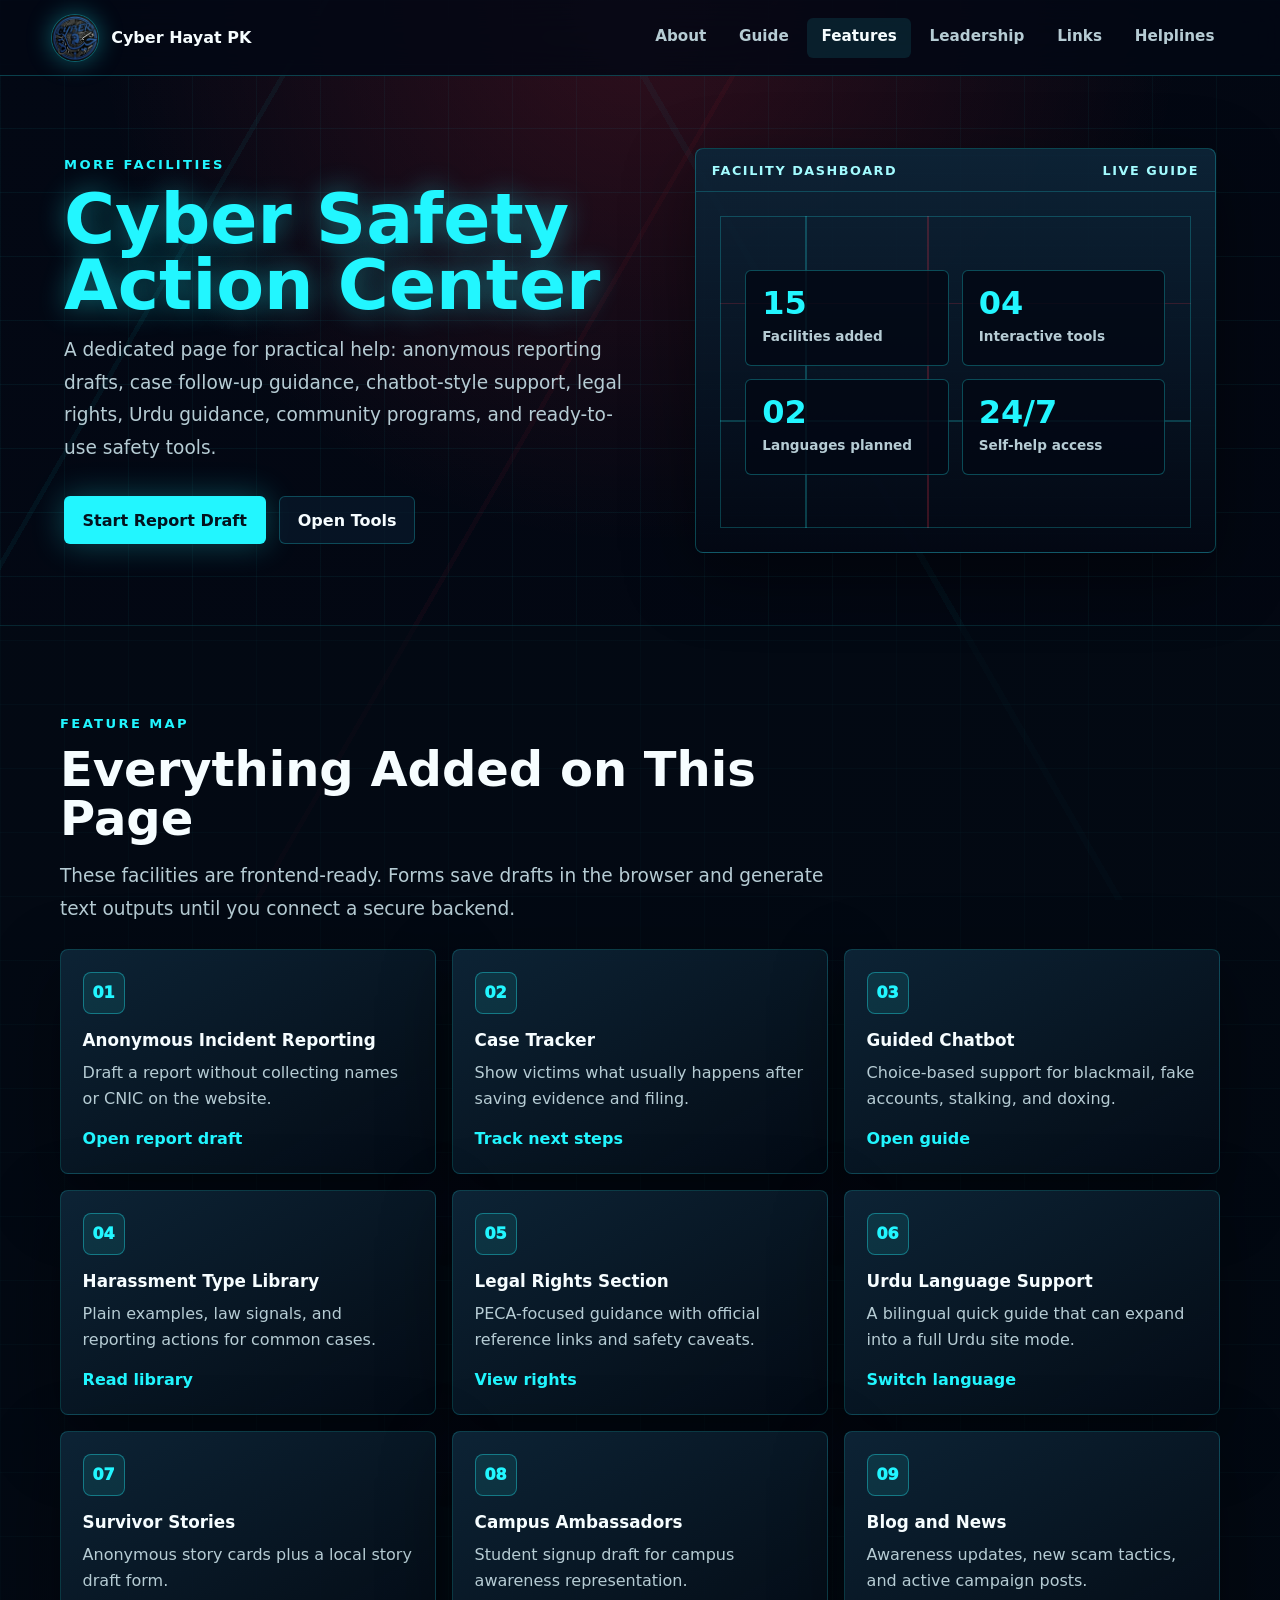
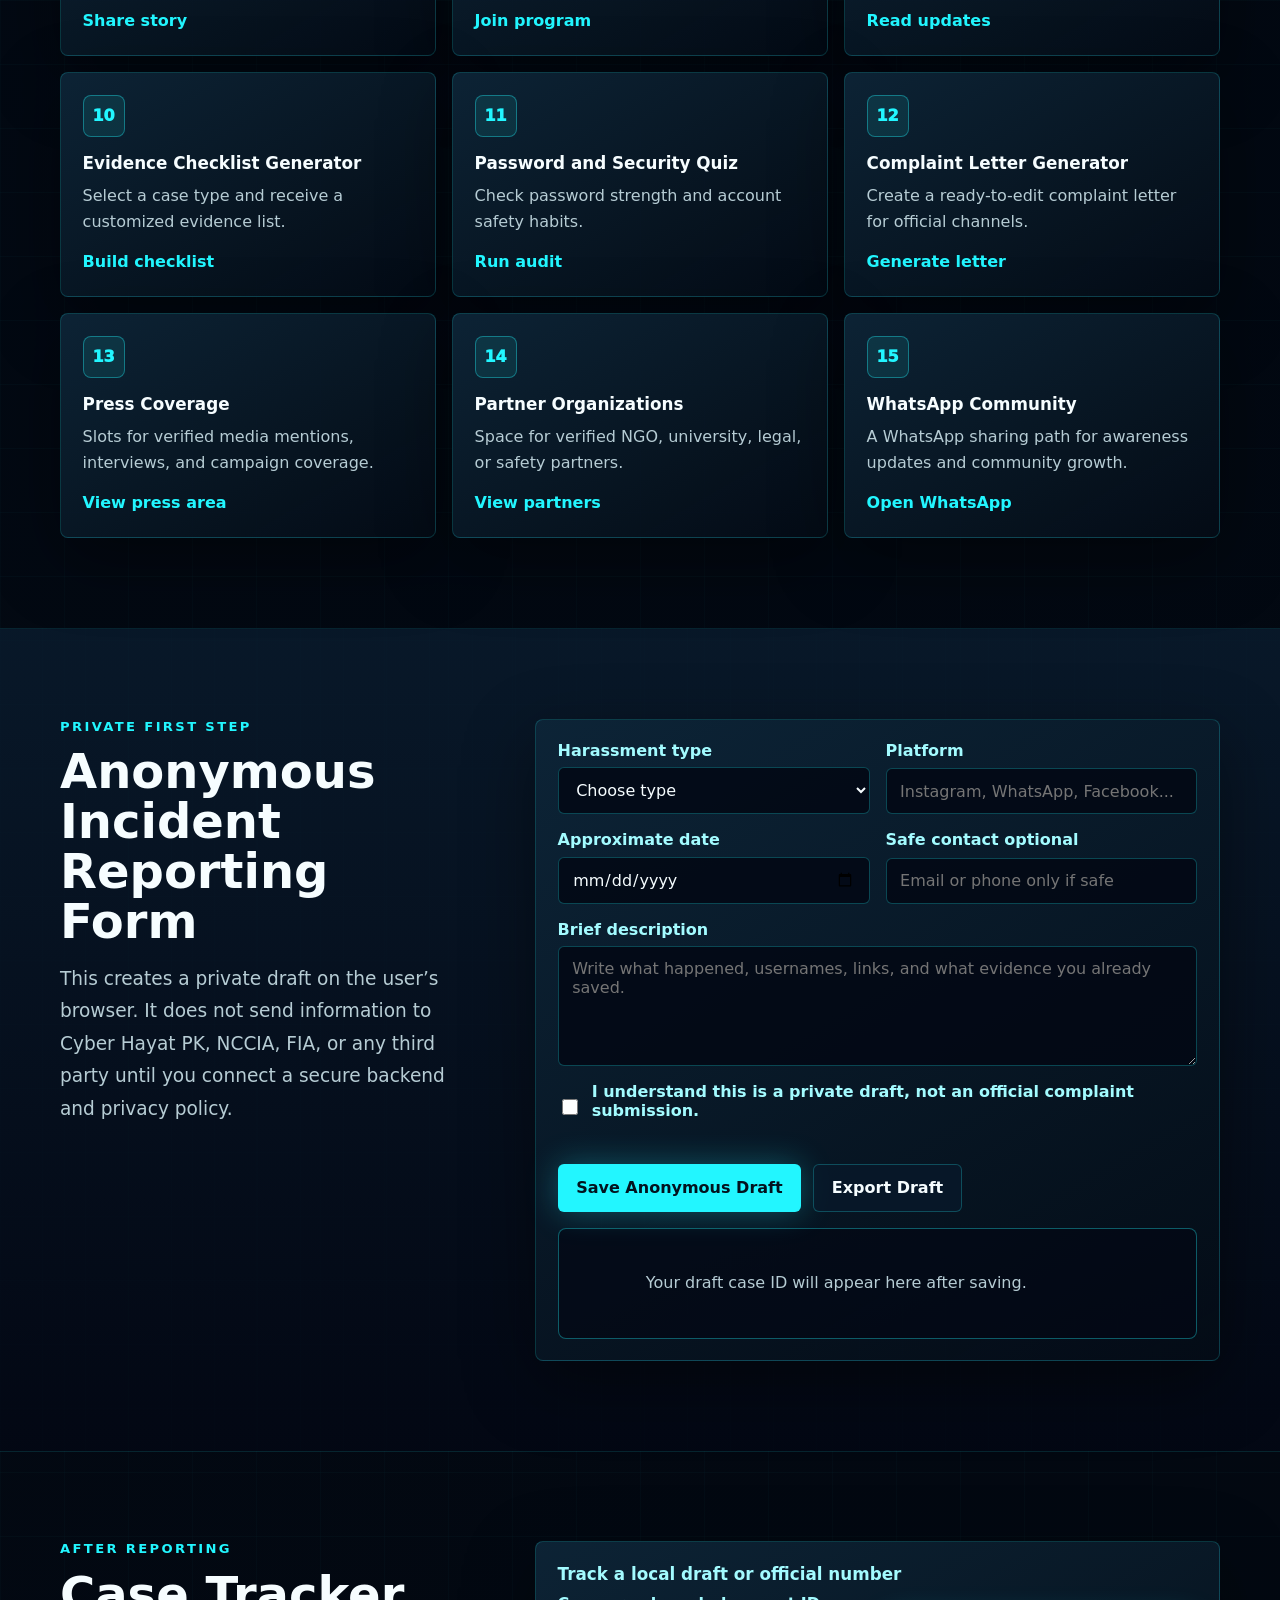
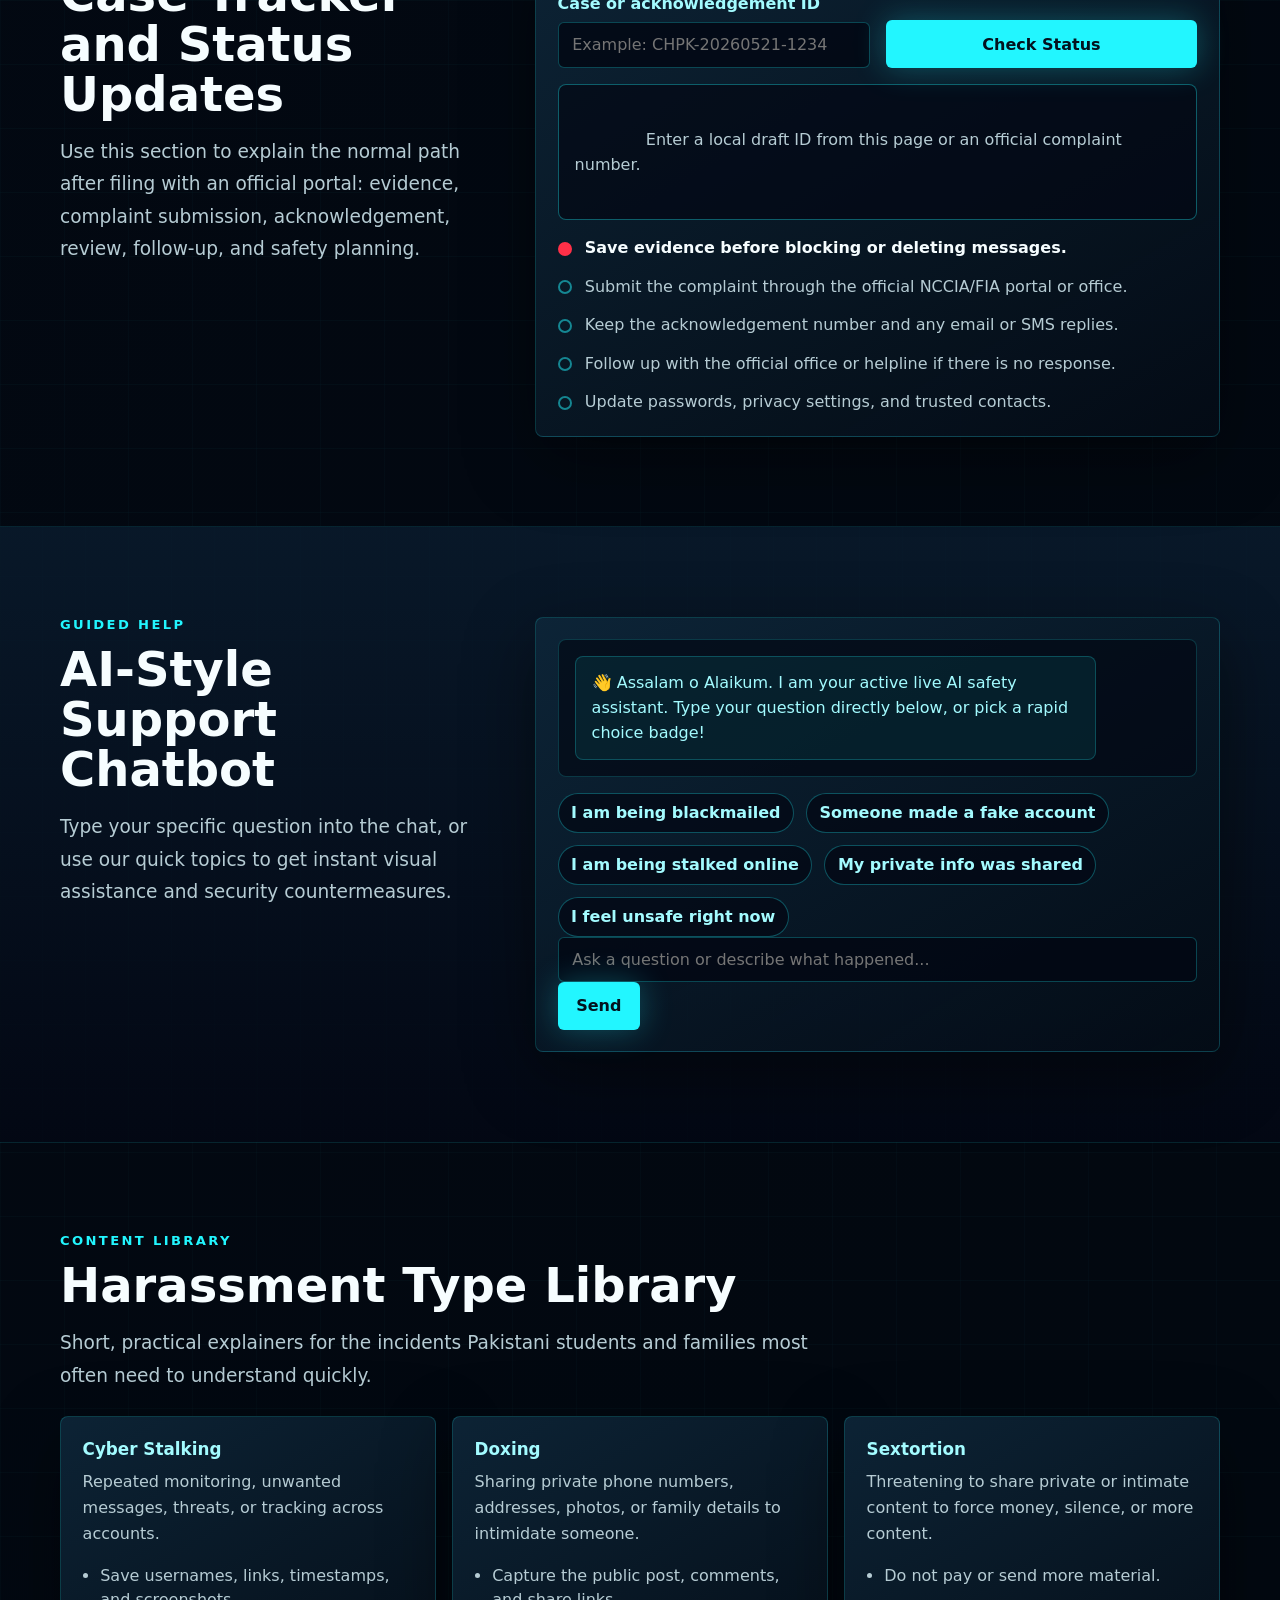
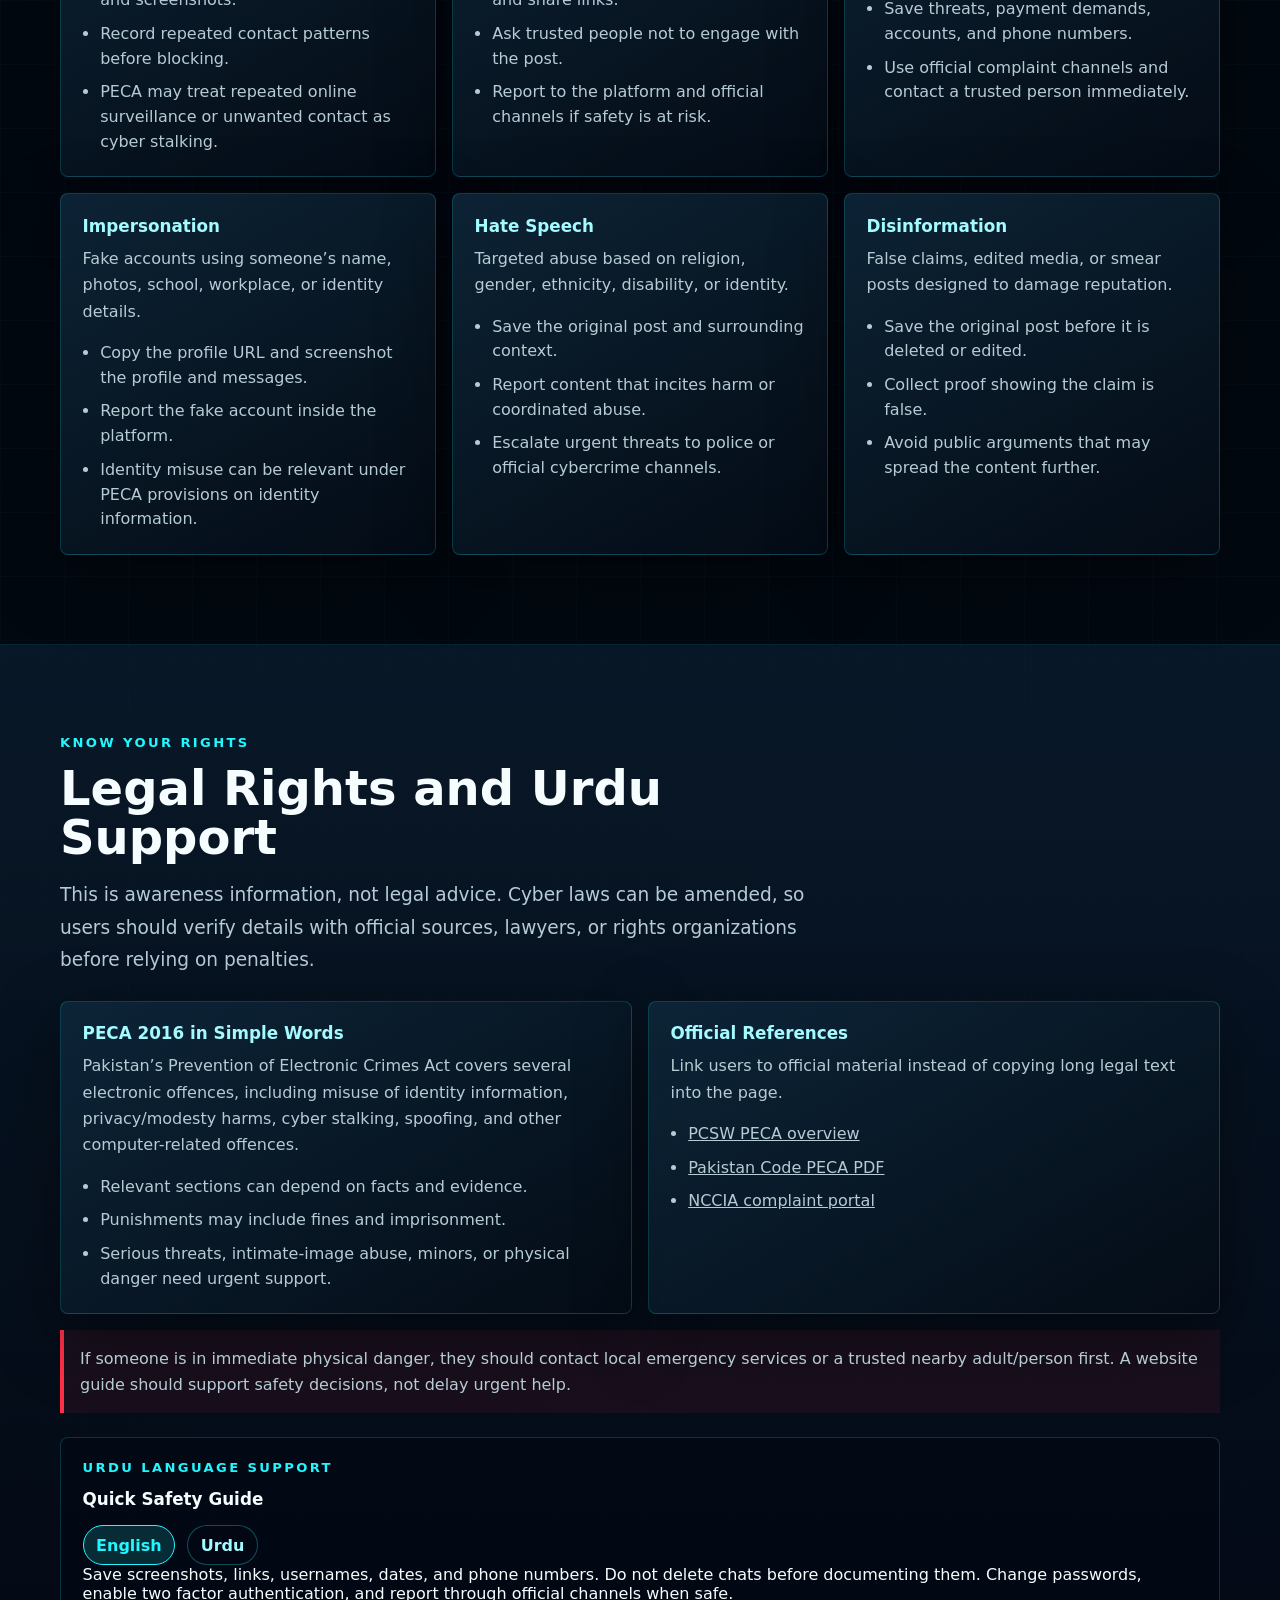
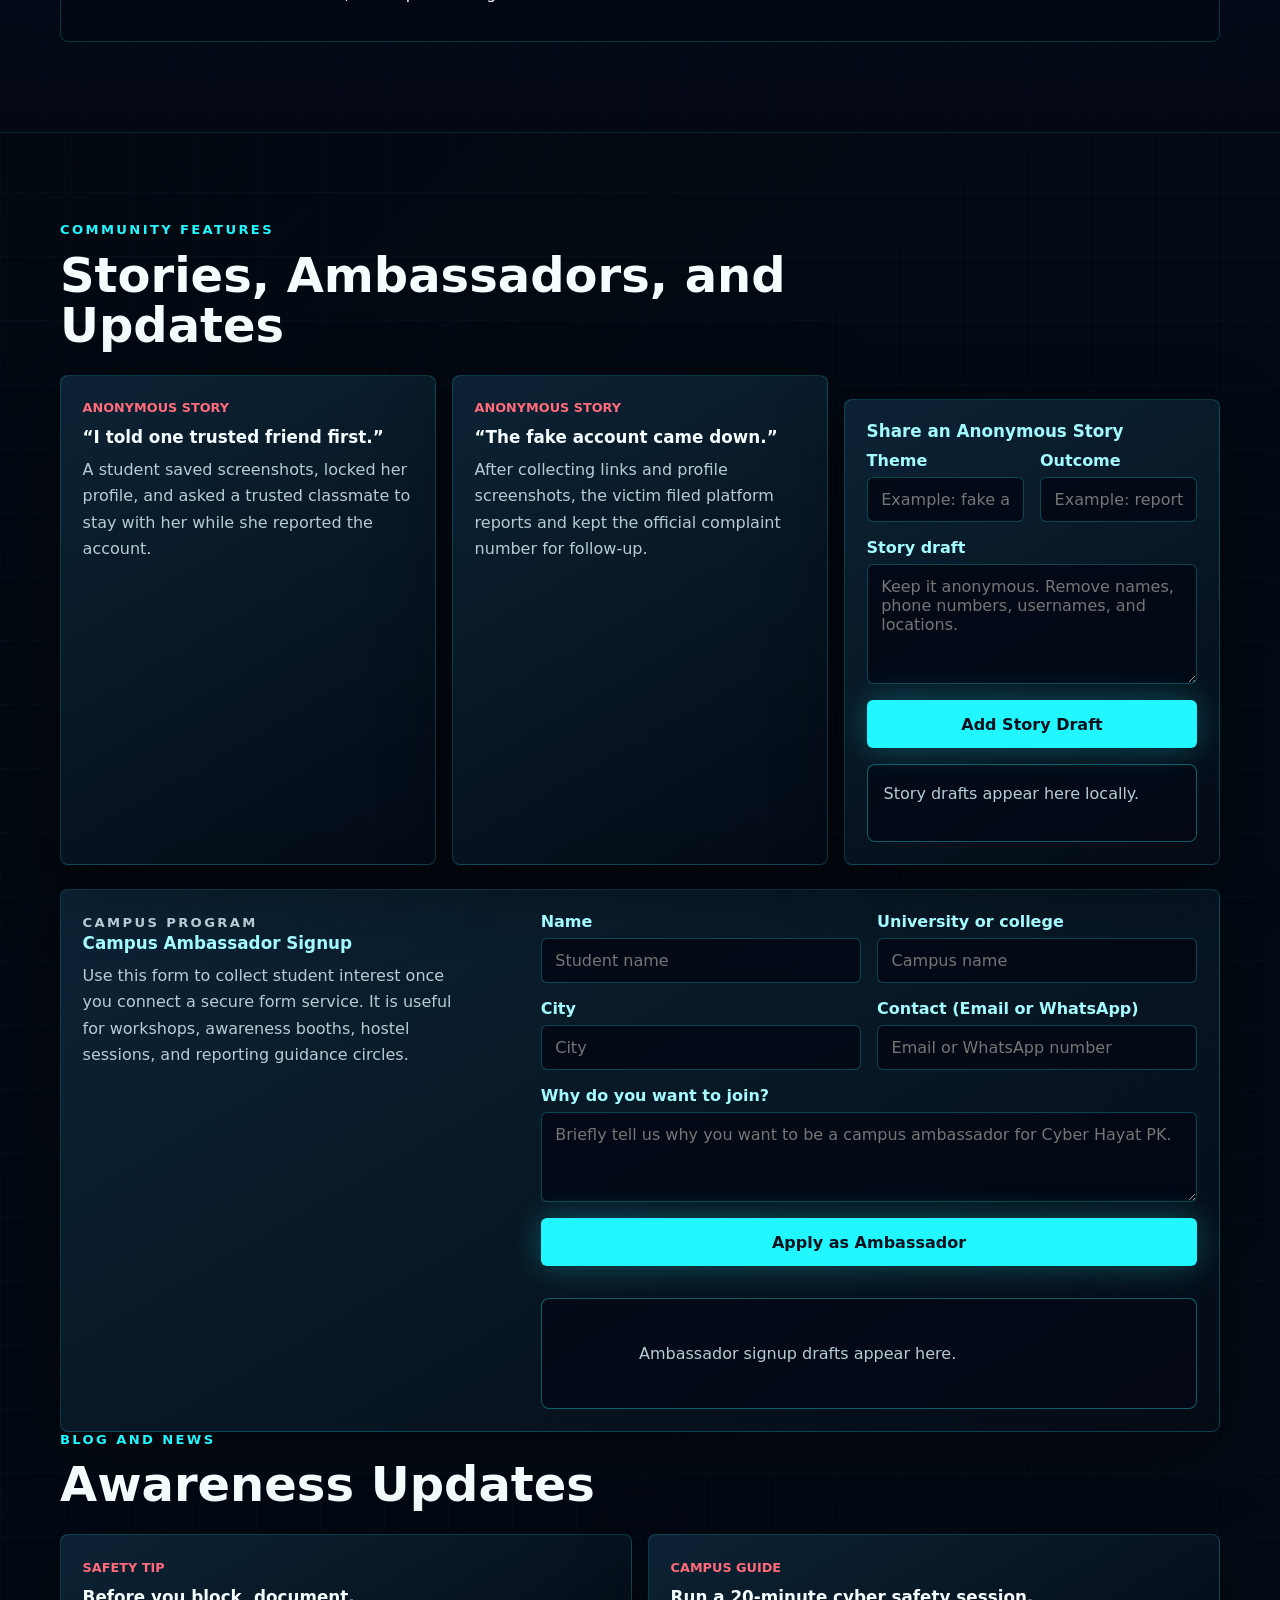
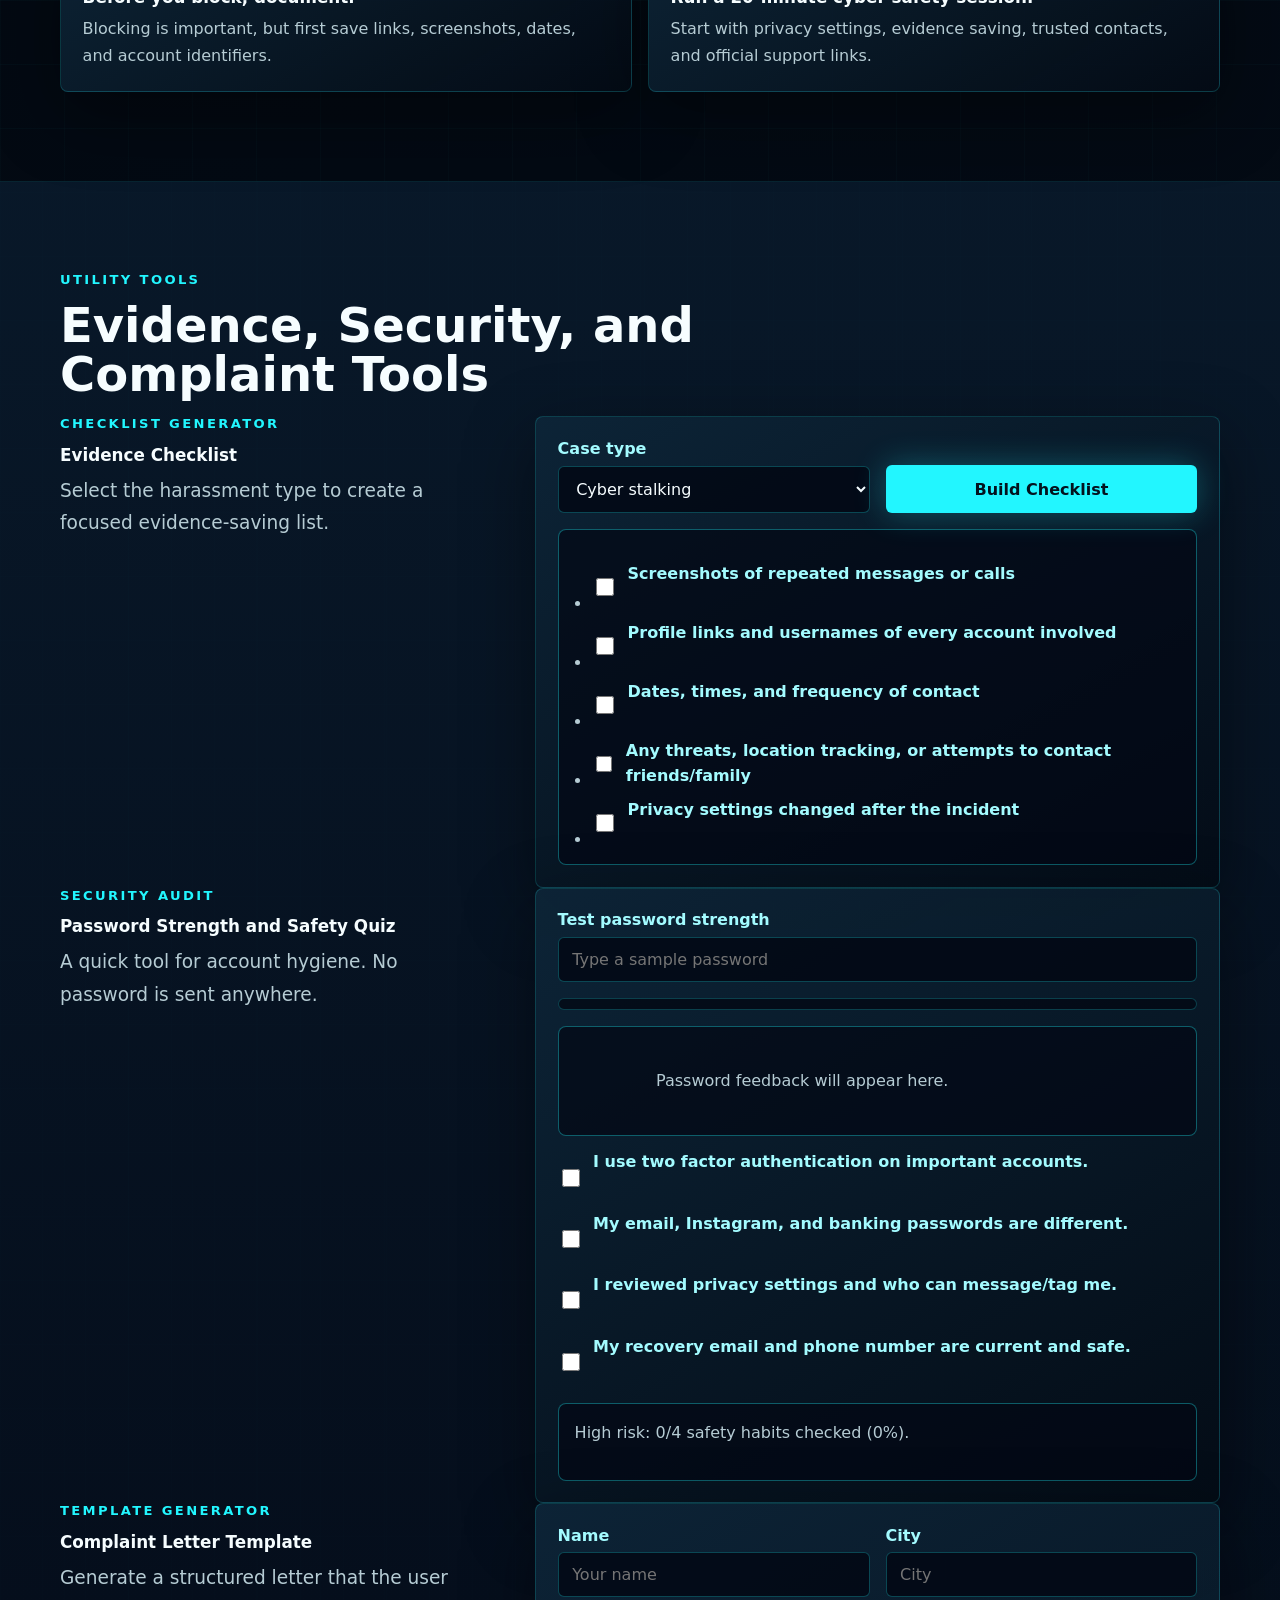
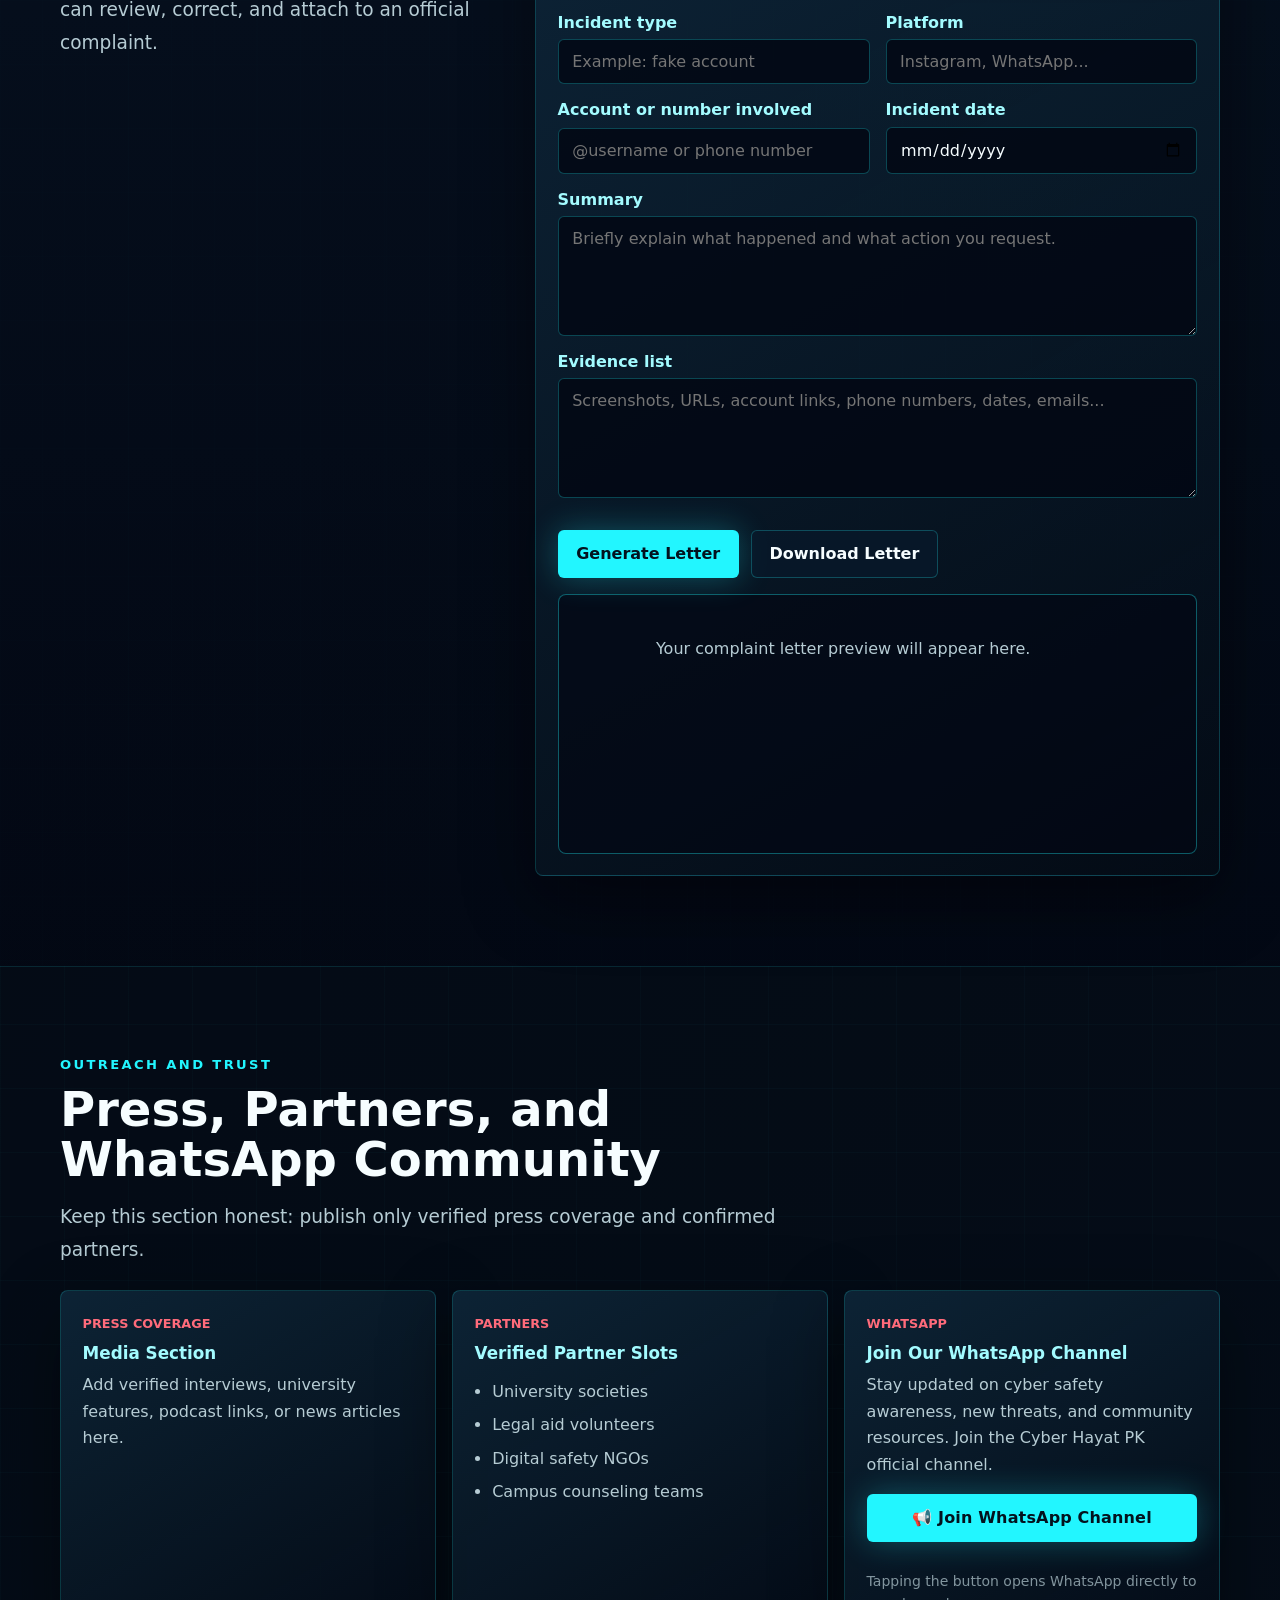
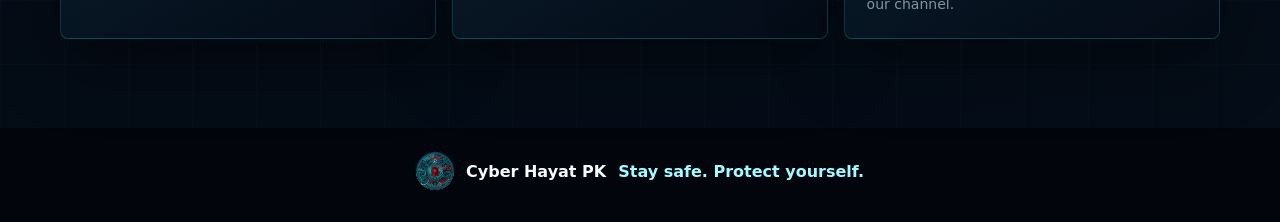
==== commit 5872906b: "Add files via upload" ====
--- a/features.html
+++ b/features.html
@@ -23,6 +23,7 @@
         <a href="index.html#about">About</a>
         <a href="index.html#guide">Guide</a>
         <a href="features.html" aria-current="page">Features</a>
+        <a href="leadership.html">Leadership</a>
         <a href="index.html#support-links">Links</a>
         <a href="index.html#helplines">Helplines</a>
       </nav>
--- a/styles.css
+++ b/styles.css
@@ -1239,3 +1239,161 @@
 #ambassadorResult {
   word-break: break-word;
 }
+
+/* ── Leadership page ── */
+
+.leadership-hero {
+  min-height: 0;
+  padding: 4.5rem clamp(1rem, 5vw, 5rem) 2.5rem;
+  max-width: 900px;
+}
+
+.leadership-hero .hero-text {
+  margin-bottom: 0;
+}
+
+.leader-slide {
+  position: relative;
+  display: grid;
+  grid-template-columns: minmax(280px, 0.95fr) minmax(0, 1.05fr);
+  align-items: center;
+  gap: clamp(1.75rem, 5vw, 4.5rem);
+  min-height: 100vh;
+  padding: clamp(2.5rem, 6vw, 4rem) clamp(1rem, 5vw, 5rem);
+  overflow: hidden;
+  border-top: 1px solid rgba(34, 246, 255, 0.12);
+}
+
+.leader-slide::before {
+  content: "";
+  position: absolute;
+  inset: 0;
+  background:
+    radial-gradient(circle at 20% 15%, rgba(34, 246, 255, 0.1), transparent 45%),
+    radial-gradient(circle at 85% 85%, rgba(255, 48, 72, 0.12), transparent 50%);
+  pointer-events: none;
+}
+
+.leader-slide:nth-of-type(even) .leader-media {
+  order: 2;
+}
+
+.leader-slide:nth-of-type(even) .leader-info {
+  order: 1;
+}
+
+.leader-media {
+  position: relative;
+  display: grid;
+  justify-items: center;
+  z-index: 1;
+}
+
+.leader-media::before {
+  content: "";
+  position: absolute;
+  top: 6%;
+  width: min(92%, 460px);
+  height: 78%;
+  background: radial-gradient(circle, rgba(34, 246, 255, 0.22), rgba(255, 48, 72, 0.14) 60%, transparent 78%);
+  filter: blur(38px);
+  z-index: -1;
+}
+
+.leader-index {
+  position: absolute;
+  top: -2.4rem;
+  left: 50%;
+  transform: translateX(-50%);
+  font-size: clamp(6rem, 16vw, 11rem);
+  font-weight: 950;
+  line-height: 1;
+  color: transparent;
+  -webkit-text-stroke: 1px rgba(34, 246, 255, 0.22);
+  z-index: -1;
+  user-select: none;
+}
+
+.leader-media img {
+  width: min(100%, 460px);
+  object-fit: contain;
+  filter: drop-shadow(0 30px 60px rgba(0, 0, 0, 0.55));
+}
+
+.leader-info {
+  position: relative;
+  z-index: 1;
+  max-width: 560px;
+}
+
+.leader-role {
+  display: inline-block;
+  margin-bottom: 1rem;
+  color: var(--red-soft);
+  font-size: 0.95rem;
+  font-weight: 900;
+  letter-spacing: 0.08em;
+  text-transform: uppercase;
+}
+
+.leader-bio {
+  color: var(--muted);
+  font-size: 1.08rem;
+  line-height: 1.7;
+  margin-bottom: 1.4rem;
+}
+
+.leader-tags {
+  display: flex;
+  gap: 0.55rem;
+  flex-wrap: wrap;
+}
+
+.leader-tags span {
+  padding: 0.42rem 0.75rem;
+  border: 1px solid rgba(34, 246, 255, 0.24);
+  border-radius: 999px;
+  background: rgba(3, 8, 20, 0.72);
+  color: var(--cyan-soft);
+  font-size: 0.8rem;
+  font-weight: 800;
+}
+
+.leadership-outro {
+  text-align: center;
+  padding: 3.5rem clamp(1rem, 5vw, 5rem) 4.5rem;
+}
+
+@media (max-width: 980px) {
+  .leader-slide,
+  .leader-slide:nth-of-type(even) {
+    grid-template-columns: 1fr;
+    min-height: 0;
+    padding-top: 3rem;
+    padding-bottom: 1.5rem;
+    text-align: center;
+  }
+
+  .leader-slide .leader-media,
+  .leader-slide:nth-of-type(even) .leader-media {
+    order: -1;
+  }
+
+  .leader-slide:nth-of-type(even) .leader-info {
+    order: 2;
+  }
+
+  .leader-info {
+    max-width: 100%;
+  }
+
+  .leader-tags {
+    justify-content: center;
+  }
+}
+
+@media (max-width: 460px) {
+  .leader-media img {
+    width: min(100%, 340px);
+  }
+}
